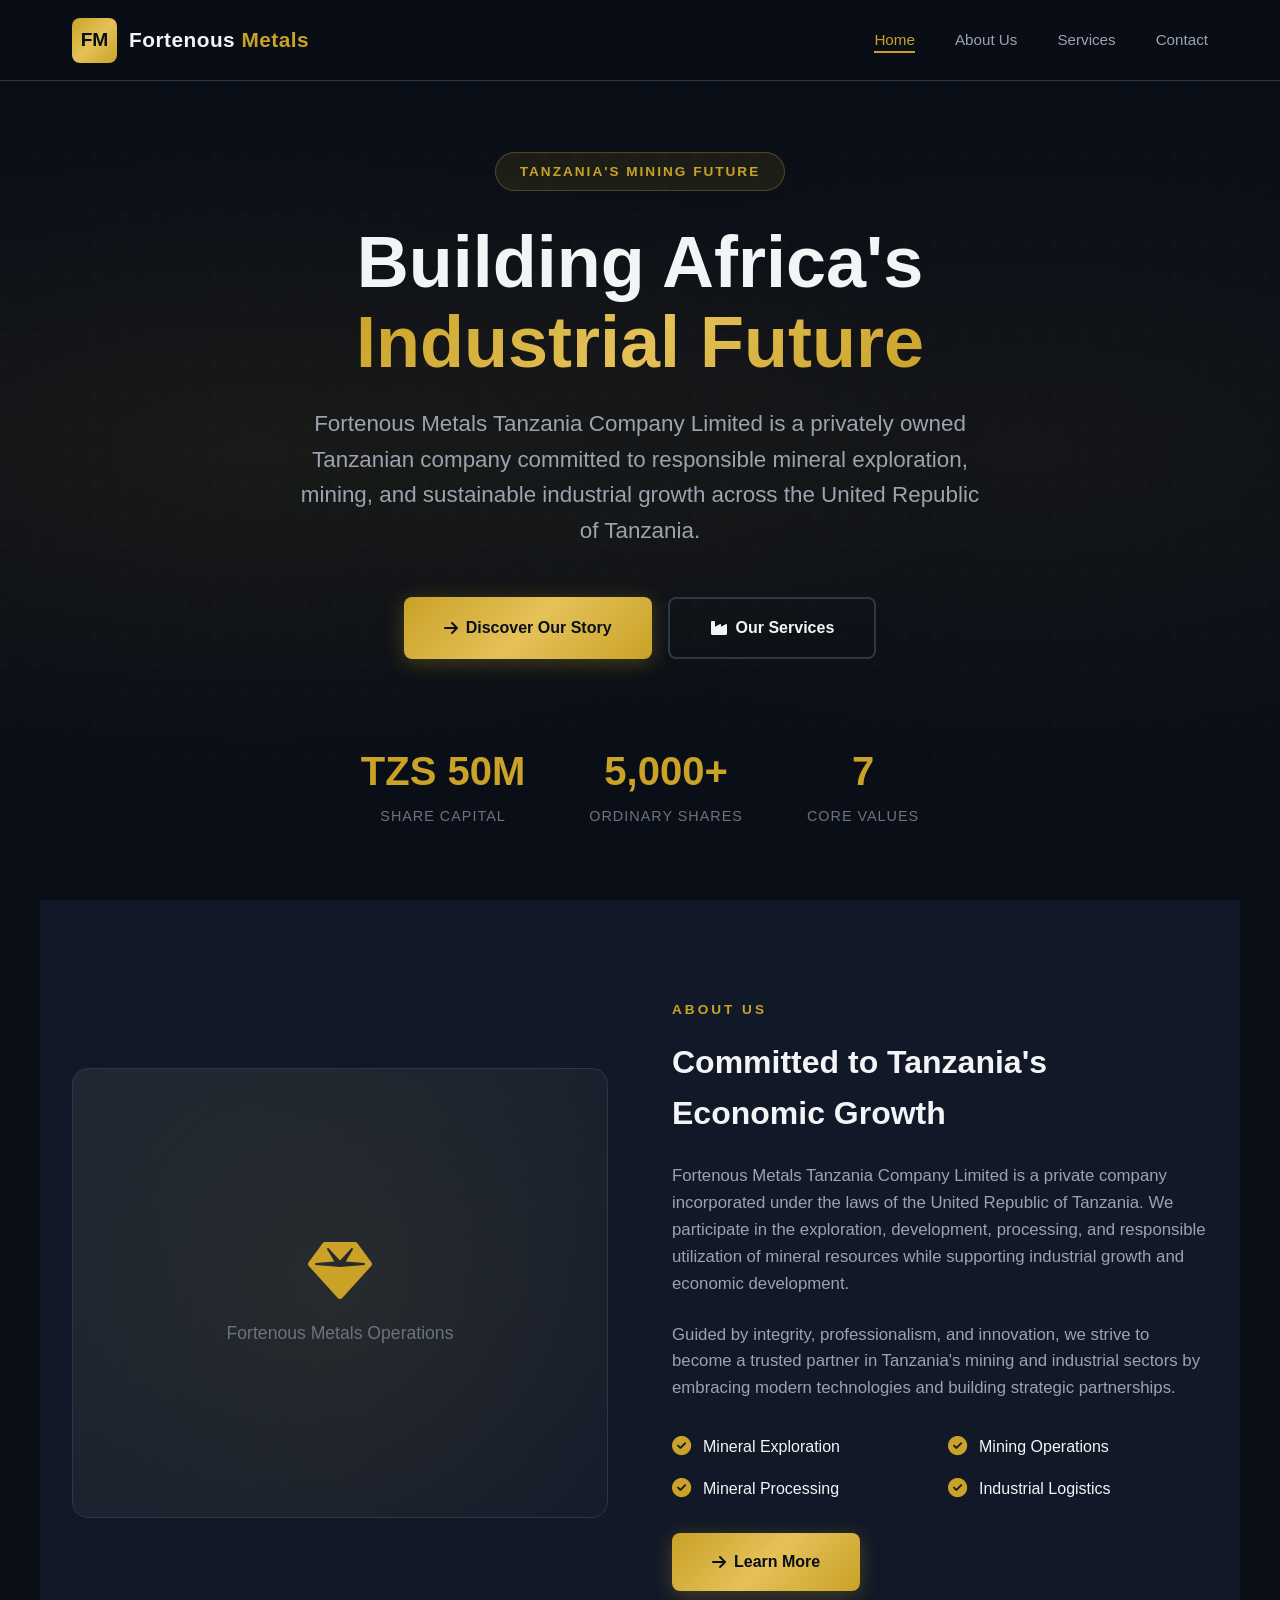
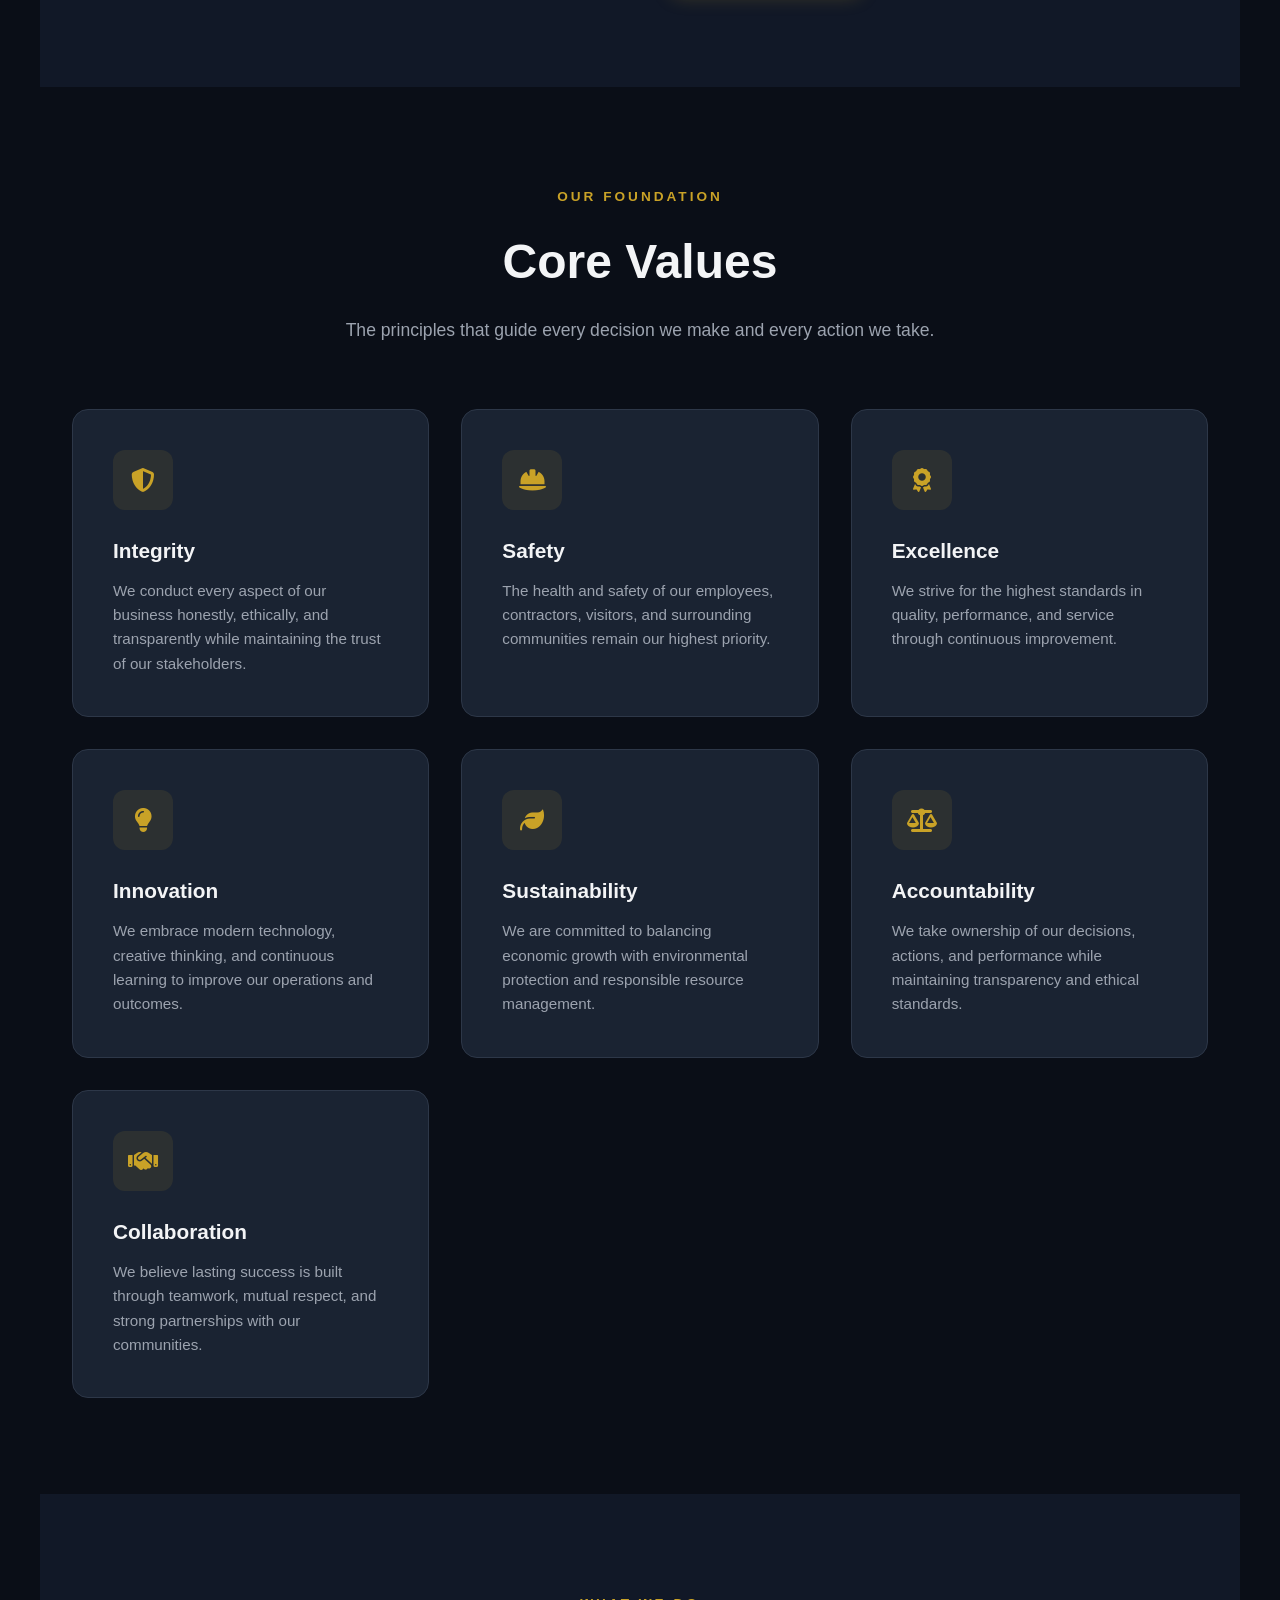
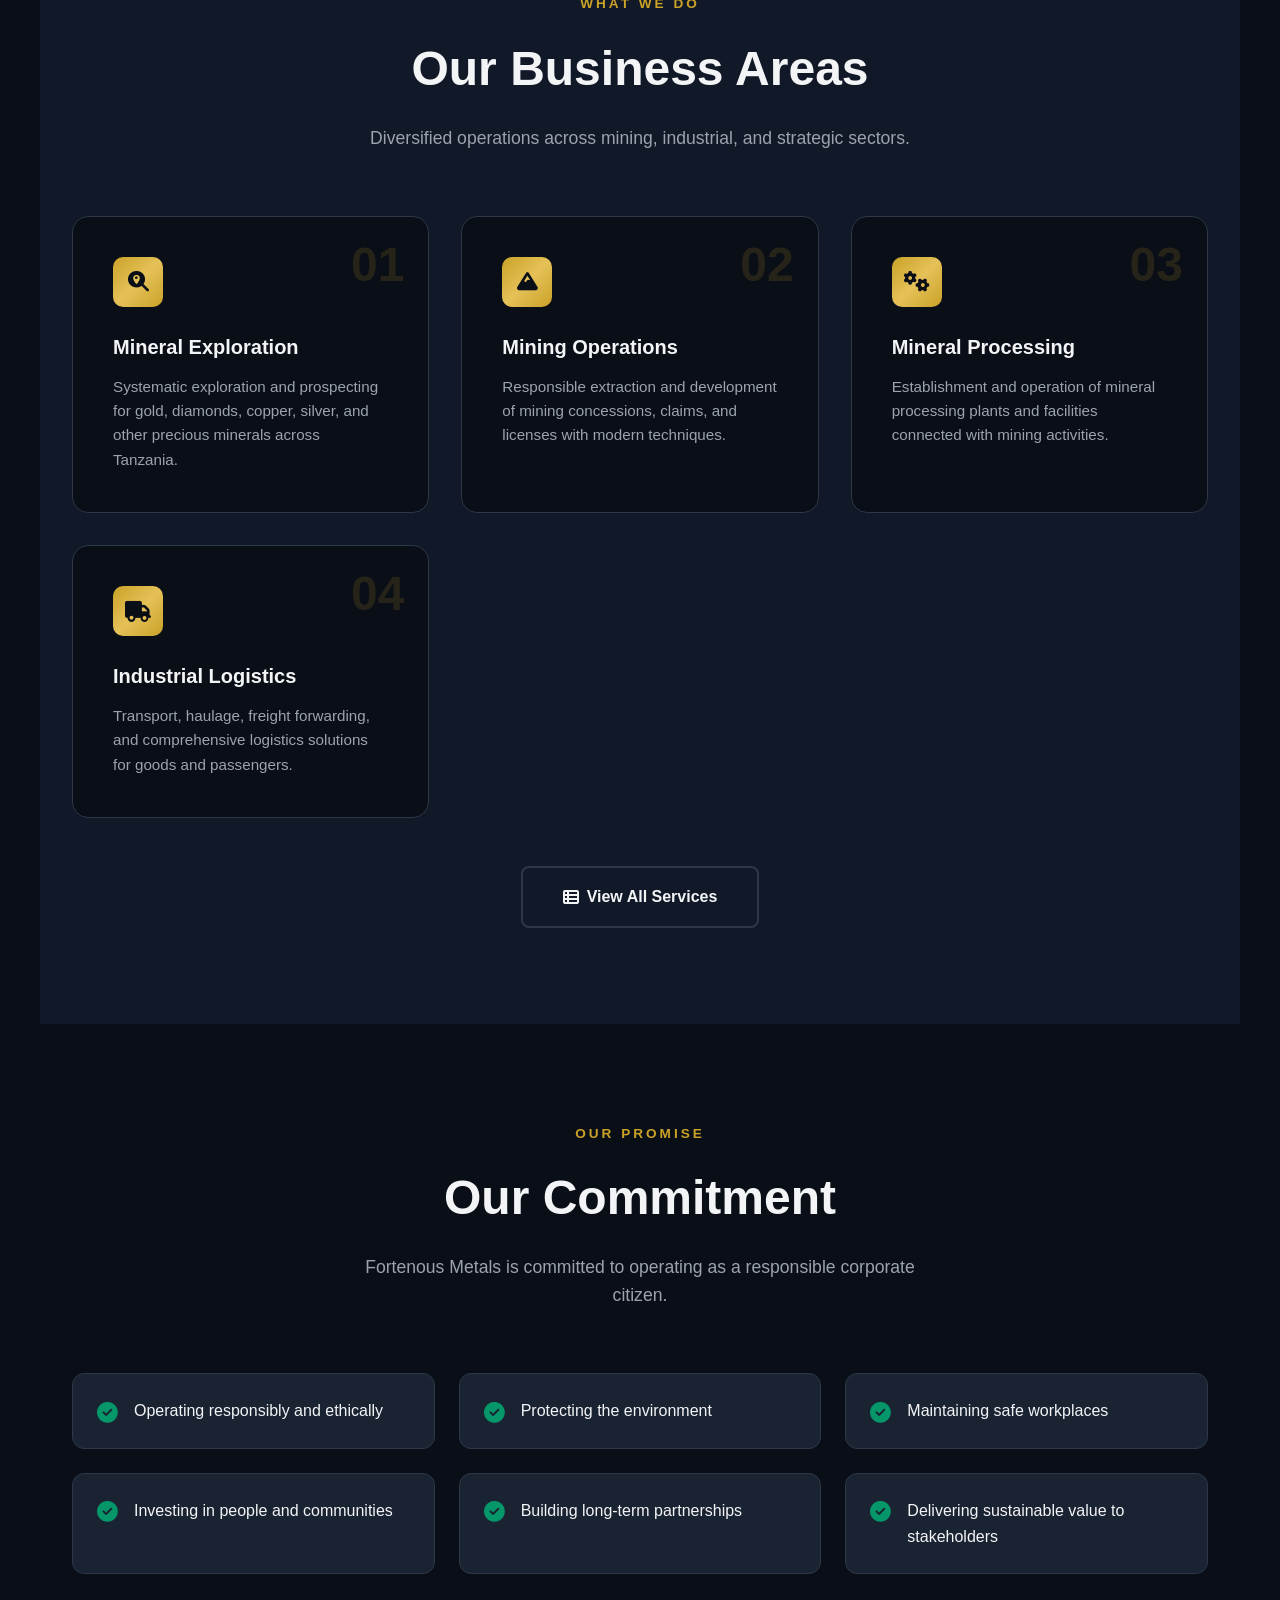
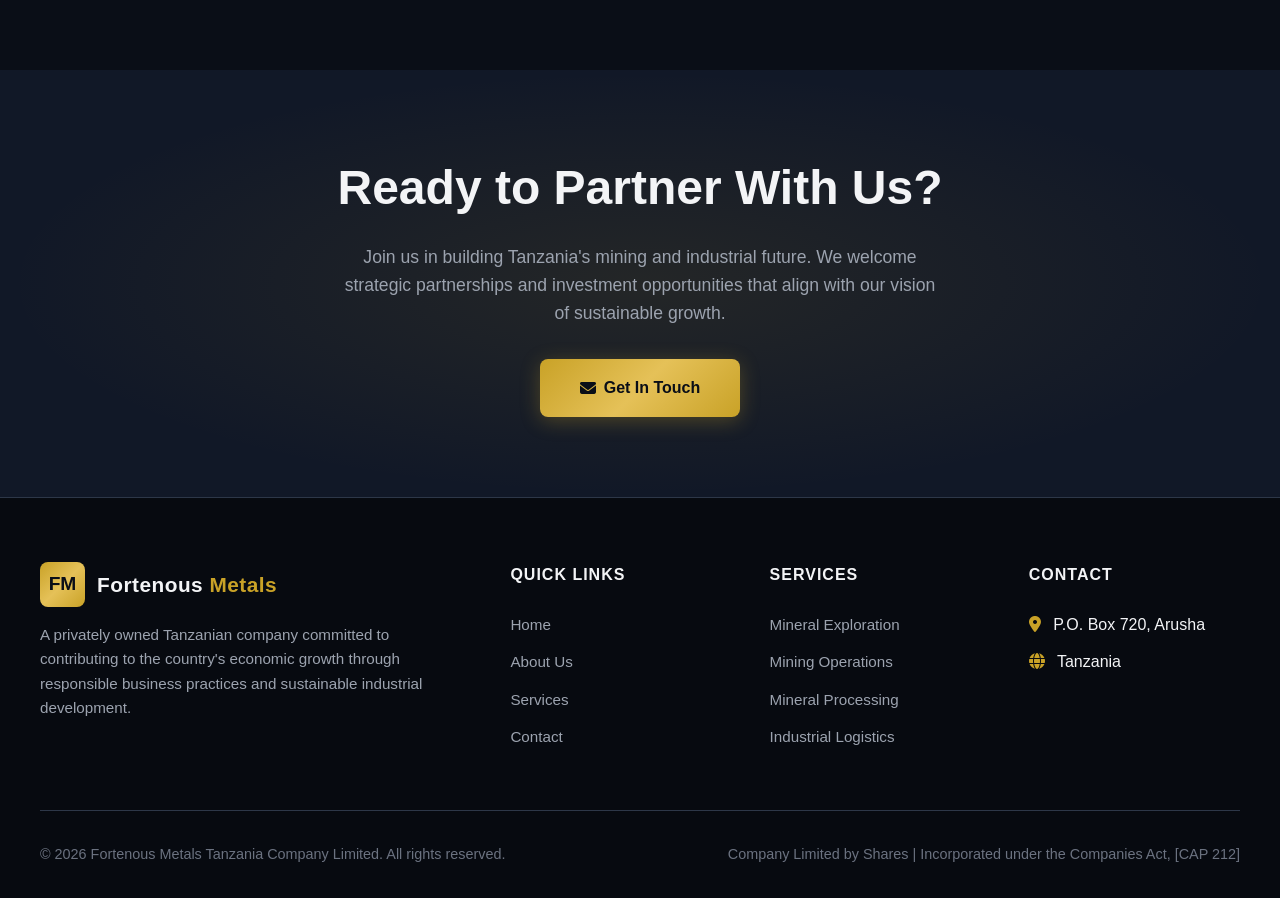
==== index.html @ 37c13853 "Add initial website files" ====
<!DOCTYPE html>
<html lang="en">
<head>
    <meta charset="UTF-8">
    <meta name="viewport" content="width=device-width, initial-scale=1.0">
    <meta name="description" content="Fortenous Metals Tanzania Company Limited - A leading Tanzanian mining and industrial company committed to responsible resource development and sustainable value creation.">
    <title>Fortenous Metals Tanzania | Responsible Mining & Industrial Excellence</title>
    <link rel="stylesheet" href="css/style.css">
    <link rel="stylesheet" href="https://cdnjs.cloudflare.com/ajax/libs/font-awesome/6.5.1/css/all.min.css">
</head>
<body>
    <!-- Navigation -->
    <nav class="navbar">
        <div class="nav-container">
            <a href="index.html" class="logo">
                <div class="logo-icon">FM</div>
                <div class="logo-text">Fortenous <span>Metals</span></div>
            </a>
            <ul class="nav-links" id="navLinks">
                <li><a href="index.html" class="active">Home</a></li>
                <li><a href="about.html">About Us</a></li>
                <li><a href="services.html">Services</a></li>
                <li><a href="contact.html">Contact</a></li>
            </ul>
            <button class="mobile-menu-btn" id="mobileMenuBtn">
                <i class="fas fa-bars"></i>
            </button>
        </div>
    </nav>

    <!-- Hero Section -->
    <section class="hero">
        <div class="hero-content">
            <div class="hero-badge">Tanzania's Mining Future</div>
            <h1>Building Africa's <span class="gold-text">Industrial Future</span></h1>
            <p class="hero-subtitle">
                Fortenous Metals Tanzania Company Limited is a privately owned Tanzanian company 
                committed to responsible mineral exploration, mining, and sustainable industrial growth 
                across the United Republic of Tanzania.
            </p>
            <div class="hero-buttons">
                <a href="about.html" class="btn btn-primary">
                    <i class="fas fa-arrow-right"></i> Discover Our Story
                </a>
                <a href="services.html" class="btn btn-outline">
                    <i class="fas fa-industry"></i> Our Services
                </a>
            </div>
            <div class="hero-stats">
                <div class="stat-item">
                    <span class="stat-number">TZS 50M</span>
                    <span class="stat-label">Share Capital</span>
                </div>
                <div class="stat-item">
                    <span class="stat-number">5,000+</span>
                    <span class="stat-label">Ordinary Shares</span>
                </div>
                <div class="stat-item">
                    <span class="stat-number">7</span>
                    <span class="stat-label">Core Values</span>
                </div>
            </div>
        </div>
    </section>

    <!-- About Preview Section -->
    <section class="section about-section">
        <div class="about-grid">
            <div class="about-image">
                <div class="about-image-placeholder">
                    <i class="fas fa-gem"></i>
                    <span>Fortenous Metals Operations</span>
                </div>
            </div>
            <div class="about-content">
                <span class="section-label">About Us</span>
                <h3>Committed to Tanzania's Economic Growth</h3>
                <p>
                    Fortenous Metals Tanzania Company Limited is a private company incorporated under the laws 
                    of the United Republic of Tanzania. We participate in the exploration, development, processing, 
                    and responsible utilization of mineral resources while supporting industrial growth and economic development.
                </p>
                <p>
                    Guided by integrity, professionalism, and innovation, we strive to become a trusted partner 
                    in Tanzania's mining and industrial sectors by embracing modern technologies and building 
                    strategic partnerships.
                </p>
                <div class="about-features">
                    <div class="about-feature">
                        <i class="fas fa-check-circle"></i>
                        <span>Mineral Exploration</span>
                    </div>
                    <div class="about-feature">
                        <i class="fas fa-check-circle"></i>
                        <span>Mining Operations</span>
                    </div>
                    <div class="about-feature">
                        <i class="fas fa-check-circle"></i>
                        <span>Mineral Processing</span>
                    </div>
                    <div class="about-feature">
                        <i class="fas fa-check-circle"></i>
                        <span>Industrial Logistics</span>
                    </div>
                </div>
                <a href="about.html" class="btn btn-primary" style="margin-top: 2rem;">
                    <i class="fas fa-arrow-right"></i> Learn More
                </a>
            </div>
        </div>
    </section>

    <!-- Core Values Section -->
    <section class="section">
        <div class="section-header">
            <span class="section-label">Our Foundation</span>
            <h2 class="section-title">Core Values</h2>
            <p class="section-subtitle">
                The principles that guide every decision we make and every action we take.
            </p>
        </div>
        <div class="values-grid">
            <div class="value-card reveal">
                <div class="value-icon"><i class="fas fa-shield-alt"></i></div>
                <h3>Integrity</h3>
                <p>We conduct every aspect of our business honestly, ethically, and transparently while maintaining the trust of our stakeholders.</p>
            </div>
            <div class="value-card reveal">
                <div class="value-icon"><i class="fas fa-hard-hat"></i></div>
                <h3>Safety</h3>
                <p>The health and safety of our employees, contractors, visitors, and surrounding communities remain our highest priority.</p>
            </div>
            <div class="value-card reveal">
                <div class="value-icon"><i class="fas fa-award"></i></div>
                <h3>Excellence</h3>
                <p>We strive for the highest standards in quality, performance, and service through continuous improvement.</p>
            </div>
            <div class="value-card reveal">
                <div class="value-icon"><i class="fas fa-lightbulb"></i></div>
                <h3>Innovation</h3>
                <p>We embrace modern technology, creative thinking, and continuous learning to improve our operations and outcomes.</p>
            </div>
            <div class="value-card reveal">
                <div class="value-icon"><i class="fas fa-leaf"></i></div>
                <h3>Sustainability</h3>
                <p>We are committed to balancing economic growth with environmental protection and responsible resource management.</p>
            </div>
            <div class="value-card reveal">
                <div class="value-icon"><i class="fas fa-balance-scale"></i></div>
                <h3>Accountability</h3>
                <p>We take ownership of our decisions, actions, and performance while maintaining transparency and ethical standards.</p>
            </div>
            <div class="value-card reveal">
                <div class="value-icon"><i class="fas fa-handshake"></i></div>
                <h3>Collaboration</h3>
                <p>We believe lasting success is built through teamwork, mutual respect, and strong partnerships with our communities.</p>
            </div>
        </div>
    </section>

    <!-- Services Preview Section -->
    <section class="section services-section">
        <div class="section-header">
            <span class="section-label">What We Do</span>
            <h2 class="section-title">Our Business Areas</h2>
            <p class="section-subtitle">
                Diversified operations across mining, industrial, and strategic sectors.
            </p>
        </div>
        <div class="services-grid">
            <div class="service-card reveal">
                <span class="service-number">01</span>
                <div class="service-icon"><i class="fas fa-search-location"></i></div>
                <h3>Mineral Exploration</h3>
                <p>Systematic exploration and prospecting for gold, diamonds, copper, silver, and other precious minerals across Tanzania.</p>
            </div>
            <div class="service-card reveal">
                <span class="service-number">02</span>
                <div class="service-icon"><i class="fas fa-mountain"></i></div>
                <h3>Mining Operations</h3>
                <p>Responsible extraction and development of mining concessions, claims, and licenses with modern techniques.</p>
            </div>
            <div class="service-card reveal">
                <span class="service-number">03</span>
                <div class="service-icon"><i class="fas fa-cogs"></i></div>
                <h3>Mineral Processing</h3>
                <p>Establishment and operation of mineral processing plants and facilities connected with mining activities.</p>
            </div>
            <div class="service-card reveal">
                <span class="service-number">04</span>
                <div class="service-icon"><i class="fas fa-truck"></i></div>
                <h3>Industrial Logistics</h3>
                <p>Transport, haulage, freight forwarding, and comprehensive logistics solutions for goods and passengers.</p>
            </div>
        </div>
        <div style="text-align: center; margin-top: 3rem;">
            <a href="services.html" class="btn btn-outline">
                <i class="fas fa-th-list"></i> View All Services
            </a>
        </div>
    </section>

    <!-- Commitment Section -->
    <section class="section">
        <div class="section-header">
            <span class="section-label">Our Promise</span>
            <h2 class="section-title">Our Commitment</h2>
            <p class="section-subtitle">
                Fortenous Metals is committed to operating as a responsible corporate citizen.
            </p>
        </div>
        <div class="commitment-grid">
            <div class="commitment-item reveal">
                <i class="fas fa-check-circle"></i>
                <span>Operating responsibly and ethically</span>
            </div>
            <div class="commitment-item reveal">
                <i class="fas fa-check-circle"></i>
                <span>Protecting the environment</span>
            </div>
            <div class="commitment-item reveal">
                <i class="fas fa-check-circle"></i>
                <span>Maintaining safe workplaces</span>
            </div>
            <div class="commitment-item reveal">
                <i class="fas fa-check-circle"></i>
                <span>Investing in people and communities</span>
            </div>
            <div class="commitment-item reveal">
                <i class="fas fa-check-circle"></i>
                <span>Building long-term partnerships</span>
            </div>
            <div class="commitment-item reveal">
                <i class="fas fa-check-circle"></i>
                <span>Delivering sustainable value to stakeholders</span>
            </div>
        </div>
    </section>

    <!-- CTA Section -->
    <section class="cta-section">
        <h2>Ready to Partner With Us?</h2>
        <p>
            Join us in building Tanzania's mining and industrial future. We welcome strategic partnerships 
            and investment opportunities that align with our vision of sustainable growth.
        </p>
        <a href="contact.html" class="btn btn-primary">
            <i class="fas fa-envelope"></i> Get In Touch
        </a>
    </section>

    <!-- Footer -->
    <footer class="footer">
        <div class="footer-grid">
            <div class="footer-brand">
                <a href="index.html" class="logo">
                    <div class="logo-icon">FM</div>
                    <div class="logo-text">Fortenous <span>Metals</span></div>
                </a>
                <p>
                    A privately owned Tanzanian company committed to contributing to the country's 
                    economic growth through responsible business practices and sustainable industrial development.
                </p>
            </div>
            <div class="footer-links">
                <h4>Quick Links</h4>
                <ul>
                    <li><a href="index.html">Home</a></li>
                    <li><a href="about.html">About Us</a></li>
                    <li><a href="services.html">Services</a></li>
                    <li><a href="contact.html">Contact</a></li>
                </ul>
            </div>
            <div class="footer-links">
                <h4>Services</h4>
                <ul>
                    <li><a href="services.html">Mineral Exploration</a></li>
                    <li><a href="services.html">Mining Operations</a></li>
                    <li><a href="services.html">Mineral Processing</a></li>
                    <li><a href="services.html">Industrial Logistics</a></li>
                </ul>
            </div>
            <div class="footer-links">
                <h4>Contact</h4>
                <ul>
                    <li><i class="fas fa-map-marker-alt" style="color: var(--primary-gold); margin-right: 0.5rem;"></i> P.O. Box 720, Arusha</li>
                    <li><i class="fas fa-globe" style="color: var(--primary-gold); margin-right: 0.5rem;"></i> Tanzania</li>
                </ul>
            </div>
        </div>
        <div class="footer-bottom">
            <p>&copy; 2026 Fortenous Metals Tanzania Company Limited. All rights reserved.</p>
            <p>Company Limited by Shares | Incorporated under the Companies Act, [CAP 212]</p>
        </div>
    </footer>

    <script src="js/main.js"></script>
</body>
</html>
---- css/style.css ----
/* ============================================
   FORTENOUS METALS TANZANIA - CORPORATE WEBSITE
   Modern Mining & Industrial Corporate Theme
   ============================================ */

:root {
    --primary-gold: #C9A227;
    --primary-gold-light: #E5C158;
    --primary-gold-dark: #A08220;
    --dark-bg: #0a0e17;
    --dark-secondary: #111827;
    --dark-card: #1a2332;
    --text-primary: #f3f4f6;
    --text-secondary: #9ca3af;
    --text-muted: #6b7280;
    --accent-green: #059669;
    --border-color: #2d3748;
    --gradient-gold: linear-gradient(135deg, #C9A227 0%, #E5C158 50%, #C9A227 100%);
    --shadow-gold: 0 4px 20px rgba(201, 162, 39, 0.3);
    --transition: all 0.3s cubic-bezier(0.4, 0, 0.2, 1);
}

* {
    margin: 0;
    padding: 0;
    box-sizing: border-box;
}

html {
    scroll-behavior: smooth;
}

body {
    font-family: 'Segoe UI', Tahoma, Geneva, Verdana, sans-serif;
    background-color: var(--dark-bg);
    color: var(--text-primary);
    line-height: 1.6;
    overflow-x: hidden;
}

/* Scrollbar */
::-webkit-scrollbar {
    width: 8px;
}

::-webkit-scrollbar-track {
    background: var(--dark-bg);
}

::-webkit-scrollbar-thumb {
    background: var(--primary-gold-dark);
    border-radius: 4px;
}

::-webkit-scrollbar-thumb:hover {
    background: var(--primary-gold);
}

/* ============================================
   NAVIGATION
   ============================================ */
.navbar {
    position: fixed;
    top: 0;
    left: 0;
    width: 100%;
    z-index: 1000;
    background: rgba(10, 14, 23, 0.95);
    backdrop-filter: blur(10px);
    border-bottom: 1px solid var(--border-color);
    transition: var(--transition);
}

.navbar.scrolled {
    box-shadow: 0 4px 30px rgba(0, 0, 0, 0.5);
}

.nav-container {
    max-width: 1200px;
    margin: 0 auto;
    padding: 0 2rem;
    display: flex;
    justify-content: space-between;
    align-items: center;
    height: 80px;
}

.logo {
    display: flex;
    align-items: center;
    gap: 12px;
    text-decoration: none;
}

.logo-icon {
    width: 45px;
    height: 45px;
    background: var(--gradient-gold);
    border-radius: 8px;
    display: flex;
    align-items: center;
    justify-content: center;
    font-weight: 900;
    color: var(--dark-bg);
    font-size: 1.2rem;
}

.logo-text {
    font-size: 1.3rem;
    font-weight: 700;
    color: var(--text-primary);
    letter-spacing: 0.5px;
}

.logo-text span {
    color: var(--primary-gold);
}

.nav-links {
    display: flex;
    list-style: none;
    gap: 2.5rem;
    align-items: center;
}

.nav-links a {
    text-decoration: none;
    color: var(--text-secondary);
    font-weight: 500;
    font-size: 0.95rem;
    transition: var(--transition);
    position: relative;
}

.nav-links a::after {
    content: '';
    position: absolute;
    bottom: -5px;
    left: 0;
    width: 0;
    height: 2px;
    background: var(--primary-gold);
    transition: var(--transition);
}

.nav-links a:hover,
.nav-links a.active {
    color: var(--primary-gold);
}

.nav-links a:hover::after,
.nav-links a.active::after {
    width: 100%;
}

.mobile-menu-btn {
    display: none;
    background: none;
    border: none;
    color: var(--text-primary);
    font-size: 1.5rem;
    cursor: pointer;
}

/* ============================================
   HERO SECTION
   ============================================ */
.hero {
    min-height: 100vh;
    display: flex;
    align-items: center;
    justify-content: center;
    position: relative;
    background: 
        radial-gradient(ellipse at 20% 50%, rgba(201, 162, 39, 0.08) 0%, transparent 50%),
        radial-gradient(ellipse at 80% 50%, rgba(201, 162, 39, 0.05) 0%, transparent 50%),
        var(--dark-bg);
    padding-top: 80px;
    overflow: hidden;
}

.hero::before {
    content: '';
    position: absolute;
    top: 0;
    left: 0;
    right: 0;
    bottom: 0;
    background: url("data:image/svg+xml,%3Csvg width='60' height='60' viewBox='0 0 60 60' xmlns='http://www.w3.org/2000/svg'%3E%3Cg fill='none' fill-rule='evenodd'%3E%3Cg fill='%23C9A227' fill-opacity='0.03'%3E%3Cpath d='M36 34v-4h-2v4h-4v2h4v4h2v-4h4v-2h-4zm0-30V0h-2v4h-4v2h4v4h2V6h4V4h-4zM6 34v-4H4v4H0v2h4v4h2v-4h4v-2H6zM6 4V0H4v4H0v2h4v4h2V6h4V4H6z'/%3E%3C/g%3E%3C/g%3E%3C/svg%3E");
    opacity: 0.5;
}

.hero-content {
    text-align: center;
    max-width: 900px;
    padding: 0 2rem;
    position: relative;
    z-index: 1;
}

.hero-badge {
    display: inline-block;
    padding: 0.5rem 1.5rem;
    background: rgba(201, 162, 39, 0.1);
    border: 1px solid rgba(201, 162, 39, 0.3);
    border-radius: 50px;
    color: var(--primary-gold);
    font-size: 0.85rem;
    font-weight: 600;
    letter-spacing: 2px;
    text-transform: uppercase;
    margin-bottom: 2rem;
    animation: fadeInDown 1s ease;
}

.hero h1 {
    font-size: clamp(2.5rem, 6vw, 4.5rem);
    font-weight: 800;
    line-height: 1.1;
    margin-bottom: 1.5rem;
    animation: fadeInUp 1s ease 0.2s both;
}

.hero h1 .gold-text {
    background: var(--gradient-gold);
    -webkit-background-clip: text;
    -webkit-text-fill-color: transparent;
    background-clip: text;
}

.hero-subtitle {
    font-size: clamp(1.1rem, 2.5vw, 1.4rem);
    color: var(--text-secondary);
    max-width: 700px;
    margin: 0 auto 3rem;
    animation: fadeInUp 1s ease 0.4s both;
}

.hero-buttons {
    display: flex;
    gap: 1rem;
    justify-content: center;
    flex-wrap: wrap;
    animation: fadeInUp 1s ease 0.6s both;
}

.btn {
    display: inline-flex;
    align-items: center;
    gap: 0.5rem;
    padding: 1rem 2.5rem;
    border-radius: 8px;
    font-weight: 600;
    font-size: 1rem;
    text-decoration: none;
    transition: var(--transition);
    cursor: pointer;
    border: none;
}

.btn-primary {
    background: var(--gradient-gold);
    color: var(--dark-bg);
    box-shadow: var(--shadow-gold);
}

.btn-primary:hover {
    transform: translateY(-2px);
    box-shadow: 0 8px 30px rgba(201, 162, 39, 0.4);
}

.btn-outline {
    background: transparent;
    color: var(--text-primary);
    border: 2px solid var(--border-color);
}

.btn-outline:hover {
    border-color: var(--primary-gold);
    color: var(--primary-gold);
    transform: translateY(-2px);
}

.hero-stats {
    display: flex;
    justify-content: center;
    gap: 4rem;
    margin-top: 5rem;
    animation: fadeInUp 1s ease 0.8s both;
}

.stat-item {
    text-align: center;
}

.stat-number {
    font-size: 2.5rem;
    font-weight: 800;
    color: var(--primary-gold);
    display: block;
}

.stat-label {
    font-size: 0.9rem;
    color: var(--text-muted);
    text-transform: uppercase;
    letter-spacing: 1px;
}

/* ============================================
   SECTIONS GENERAL
   ============================================ */
.section {
    padding: 6rem 2rem;
    max-width: 1200px;
    margin: 0 auto;
}

.section-header {
    text-align: center;
    margin-bottom: 4rem;
}

.section-label {
    display: inline-block;
    color: var(--primary-gold);
    font-weight: 600;
    font-size: 0.85rem;
    text-transform: uppercase;
    letter-spacing: 3px;
    margin-bottom: 1rem;
}

.section-title {
    font-size: clamp(2rem, 4vw, 3rem);
    font-weight: 700;
    margin-bottom: 1rem;
}

.section-subtitle {
    color: var(--text-secondary);
    max-width: 600px;
    margin: 0 auto;
    font-size: 1.1rem;
}

/* ============================================
   ABOUT SECTION
   ============================================ */
.about-section {
    background: var(--dark-secondary);
}

.about-grid {
    display: grid;
    grid-template-columns: 1fr 1fr;
    gap: 4rem;
    align-items: center;
}

.about-image {
    position: relative;
}

.about-image-placeholder {
    width: 100%;
    height: 450px;
    background: linear-gradient(135deg, #1a2332 0%, #0f172a 100%);
    border-radius: 16px;
    display: flex;
    flex-direction: column;
    align-items: center;
    justify-content: center;
    border: 1px solid var(--border-color);
    position: relative;
    overflow: hidden;
}

.about-image-placeholder::before {
    content: '';
    position: absolute;
    top: -50%;
    left: -50%;
    width: 200%;
    height: 200%;
    background: radial-gradient(circle, rgba(201, 162, 39, 0.1) 0%, transparent 70%);
    animation: rotate 20s linear infinite;
}

.about-image-placeholder i {
    font-size: 4rem;
    color: var(--primary-gold);
    margin-bottom: 1rem;
    z-index: 1;
}

.about-image-placeholder span {
    color: var(--text-muted);
    font-size: 1.1rem;
    z-index: 1;
}

.about-content h3 {
    font-size: 2rem;
    margin-bottom: 1.5rem;
}

.about-content p {
    color: var(--text-secondary);
    margin-bottom: 1.5rem;
    font-size: 1.05rem;
}

.about-features {
    display: grid;
    grid-template-columns: 1fr 1fr;
    gap: 1rem;
    margin-top: 2rem;
}

.about-feature {
    display: flex;
    align-items: center;
    gap: 0.75rem;
}

.about-feature i {
    color: var(--primary-gold);
    font-size: 1.2rem;
}

.about-feature span {
    color: var(--text-primary);
    font-weight: 500;
}

/* ============================================
   VALUES SECTION
   ============================================ */
.values-grid {
    display: grid;
    grid-template-columns: repeat(auto-fit, minmax(280px, 1fr));
    gap: 2rem;
}

.value-card {
    background: var(--dark-card);
    border: 1px solid var(--border-color);
    border-radius: 16px;
    padding: 2.5rem;
    transition: var(--transition);
    position: relative;
    overflow: hidden;
}

.value-card::before {
    content: '';
    position: absolute;
    top: 0;
    left: 0;
    width: 100%;
    height: 3px;
    background: var(--gradient-gold);
    transform: scaleX(0);
    transform-origin: left;
    transition: var(--transition);
}

.value-card:hover {
    transform: translateY(-5px);
    border-color: rgba(201, 162, 39, 0.3);
    box-shadow: 0 10px 40px rgba(0, 0, 0, 0.3);
}

.value-card:hover::before {
    transform: scaleX(1);
}

.value-icon {
    width: 60px;
    height: 60px;
    background: rgba(201, 162, 39, 0.1);
    border-radius: 12px;
    display: flex;
    align-items: center;
    justify-content: center;
    margin-bottom: 1.5rem;
    font-size: 1.5rem;
    color: var(--primary-gold);
}

.value-card h3 {
    font-size: 1.3rem;
    margin-bottom: 0.75rem;
}

.value-card p {
    color: var(--text-secondary);
    font-size: 0.95rem;
}

/* ============================================
   SERVICES SECTION
   ============================================ */
.services-section {
    background: var(--dark-secondary);
}

.services-grid {
    display: grid;
    grid-template-columns: repeat(auto-fit, minmax(350px, 1fr));
    gap: 2rem;
}

.service-card {
    background: var(--dark-bg);
    border: 1px solid var(--border-color);
    border-radius: 16px;
    padding: 2.5rem;
    transition: var(--transition);
    position: relative;
}

.service-card:hover {
    border-color: var(--primary-gold);
    transform: translateY(-3px);
}

.service-number {
    font-size: 3rem;
    font-weight: 800;
    color: rgba(201, 162, 39, 0.15);
    position: absolute;
    top: 1.5rem;
    right: 1.5rem;
    line-height: 1;
}

.service-icon {
    width: 50px;
    height: 50px;
    background: var(--gradient-gold);
    border-radius: 10px;
    display: flex;
    align-items: center;
    justify-content: center;
    margin-bottom: 1.5rem;
    color: var(--dark-bg);
    font-size: 1.3rem;
}

.service-card h3 {
    font-size: 1.25rem;
    margin-bottom: 0.75rem;
}

.service-card p {
    color: var(--text-secondary);
    font-size: 0.95rem;
}

/* ============================================
   COMMITMENT SECTION
   ============================================ */
.commitment-grid {
    display: grid;
    grid-template-columns: repeat(auto-fit, minmax(300px, 1fr));
    gap: 1.5rem;
}

.commitment-item {
    display: flex;
    align-items: flex-start;
    gap: 1rem;
    padding: 1.5rem;
    background: var(--dark-card);
    border-radius: 12px;
    border: 1px solid var(--border-color);
}

.commitment-item i {
    color: var(--accent-green);
    font-size: 1.3rem;
    margin-top: 0.2rem;
    flex-shrink: 0;
}

.commitment-item span {
    color: var(--text-primary);
    font-weight: 500;
}

/* ============================================
   LEGAL INFO SECTION
   ============================================ */
.legal-section {
    background: var(--dark-secondary);
}

.legal-grid {
    display: grid;
    grid-template-columns: repeat(auto-fit, minmax(280px, 1fr));
    gap: 2rem;
}

.legal-card {
    background: var(--dark-bg);
    border: 1px solid var(--border-color);
    border-radius: 16px;
    padding: 2rem;
}

.legal-card h3 {
    color: var(--primary-gold);
    font-size: 1.1rem;
    margin-bottom: 1rem;
    text-transform: uppercase;
    letter-spacing: 1px;
}

.legal-card p,
.legal-card li {
    color: var(--text-secondary);
    font-size: 0.95rem;
    margin-bottom: 0.5rem;
}

.legal-card ul {
    list-style: none;
    padding: 0;
}

.legal-card ul li {
    padding-left: 1.5rem;
    position: relative;
}

.legal-card ul li::before {
    content: '▸';
    position: absolute;
    left: 0;
    color: var(--primary-gold);
}

.legal-highlight {
    background: rgba(201, 162, 39, 0.1);
    border-left: 3px solid var(--primary-gold);
    padding: 1.5rem;
    border-radius: 0 8px 8px 0;
    margin: 1.5rem 0;
}

.legal-highlight p {
    color: var(--text-primary);
    margin: 0;
    font-weight: 500;
}

/* ============================================
   CONTACT SECTION
   ============================================ */
.contact-grid {
    display: grid;
    grid-template-columns: 1fr 1fr;
    gap: 4rem;
}

.contact-info h3 {
    font-size: 1.8rem;
    margin-bottom: 1rem;
}

.contact-info > p {
    color: var(--text-secondary);
    margin-bottom: 2rem;
}

.contact-details {
    display: flex;
    flex-direction: column;
    gap: 1.5rem;
}

.contact-item {
    display: flex;
    align-items: flex-start;
    gap: 1rem;
}

.contact-item i {
    width: 45px;
    height: 45px;
    background: rgba(201, 162, 39, 0.1);
    border-radius: 10px;
    display: flex;
    align-items: center;
    justify-content: center;
    color: var(--primary-gold);
    font-size: 1.1rem;
    flex-shrink: 0;
}

.contact-item h4 {
    font-size: 1rem;
    margin-bottom: 0.25rem;
}

.contact-item p {
    color: var(--text-secondary);
    font-size: 0.95rem;
}

.contact-form {
    background: var(--dark-card);
    border: 1px solid var(--border-color);
    border-radius: 16px;
    padding: 2.5rem;
}

.form-group {
    margin-bottom: 1.5rem;
}

.form-group label {
    display: block;
    margin-bottom: 0.5rem;
    font-weight: 500;
    font-size: 0.9rem;
}

.form-group input,
.form-group textarea,
.form-group select {
    width: 100%;
    padding: 0.875rem 1rem;
    background: var(--dark-bg);
    border: 1px solid var(--border-color);
    border-radius: 8px;
    color: var(--text-primary);
    font-size: 1rem;
    transition: var(--transition);
    font-family: inherit;
}

.form-group input:focus,
.form-group textarea:focus,
.form-group select:focus {
    outline: none;
    border-color: var(--primary-gold);
    box-shadow: 0 0 0 3px rgba(201, 162, 39, 0.1);
}

.form-group textarea {
    resize: vertical;
    min-height: 120px;
}

/* ============================================
   CTA SECTION
   ============================================ */
.cta-section {
    background: 
        radial-gradient(ellipse at center, rgba(201, 162, 39, 0.1) 0%, transparent 70%),
        var(--dark-secondary);
    text-align: center;
    padding: 5rem 2rem;
}

.cta-section h2 {
    font-size: clamp(2rem, 4vw, 3rem);
    margin-bottom: 1rem;
}

.cta-section p {
    color: var(--text-secondary);
    max-width: 600px;
    margin: 0 auto 2rem;
    font-size: 1.1rem;
}

/* ============================================
   FOOTER
   ============================================ */
.footer {
    background: #070a10;
    border-top: 1px solid var(--border-color);
    padding: 4rem 2rem 2rem;
}

.footer-grid {
    max-width: 1200px;
    margin: 0 auto;
    display: grid;
    grid-template-columns: 2fr 1fr 1fr 1fr;
    gap: 3rem;
    margin-bottom: 3rem;
}

.footer-brand p {
    color: var(--text-secondary);
    margin-top: 1rem;
    font-size: 0.95rem;
}

.footer-links h4 {
    color: var(--text-primary);
    font-size: 1rem;
    margin-bottom: 1.5rem;
    text-transform: uppercase;
    letter-spacing: 1px;
}

.footer-links ul {
    list-style: none;
}

.footer-links li {
    margin-bottom: 0.75rem;
}

.footer-links a {
    color: var(--text-secondary);
    text-decoration: none;
    transition: var(--transition);
    font-size: 0.95rem;
}

.footer-links a:hover {
    color: var(--primary-gold);
}

.footer-bottom {
    max-width: 1200px;
    margin: 0 auto;
    padding-top: 2rem;
    border-top: 1px solid var(--border-color);
    display: flex;
    justify-content: space-between;
    align-items: center;
    flex-wrap: wrap;
    gap: 1rem;
}

.footer-bottom p {
    color: var(--text-muted);
    font-size: 0.9rem;
}

/* ============================================
   ANIMATIONS
   ============================================ */
@keyframes fadeInUp {
    from {
        opacity: 0;
        transform: translateY(30px);
    }
    to {
        opacity: 1;
        transform: translateY(0);
    }
}

@keyframes fadeInDown {
    from {
        opacity: 0;
        transform: translateY(-30px);
    }
    to {
        opacity: 1;
        transform: translateY(0);
    }
}

@keyframes rotate {
    from { transform: rotate(0deg); }
    to { transform: rotate(360deg); }
}

.reveal {
    opacity: 0;
    transform: translateY(30px);
    transition: all 0.8s ease;
}

.reveal.active {
    opacity: 1;
    transform: translateY(0);
}

/* ============================================
   RESPONSIVE
   ============================================ */
@media (max-width: 992px) {
    .about-grid,
    .contact-grid {
        grid-template-columns: 1fr;
    }

    .footer-grid {
        grid-template-columns: 1fr 1fr;
    }

    .hero-stats {
        gap: 2rem;
    }
}

@media (max-width: 768px) {
    .nav-links {
        display: none;
        position: absolute;
        top: 80px;
        left: 0;
        width: 100%;
        background: var(--dark-bg);
        flex-direction: column;
        padding: 2rem;
        gap: 1.5rem;
        border-bottom: 1px solid var(--border-color);
    }

    .nav-links.active {
        display: flex;
    }

    .mobile-menu-btn {
        display: block;
    }

    .hero-stats {
        flex-direction: column;
        gap: 1.5rem;
    }

    .about-features {
        grid-template-columns: 1fr;
    }

    .services-grid {
        grid-template-columns: 1fr;
    }

    .footer-grid {
        grid-template-columns: 1fr;
        gap: 2rem;
    }

    .footer-bottom {
        flex-direction: column;
        text-align: center;
    }
}

@media (max-width: 480px) {
    .section {
        padding: 4rem 1.5rem;
    }

    .hero-buttons {
        flex-direction: column;
        width: 100%;
    }

    .btn {
        width: 100%;
        justify-content: center;
    }
}
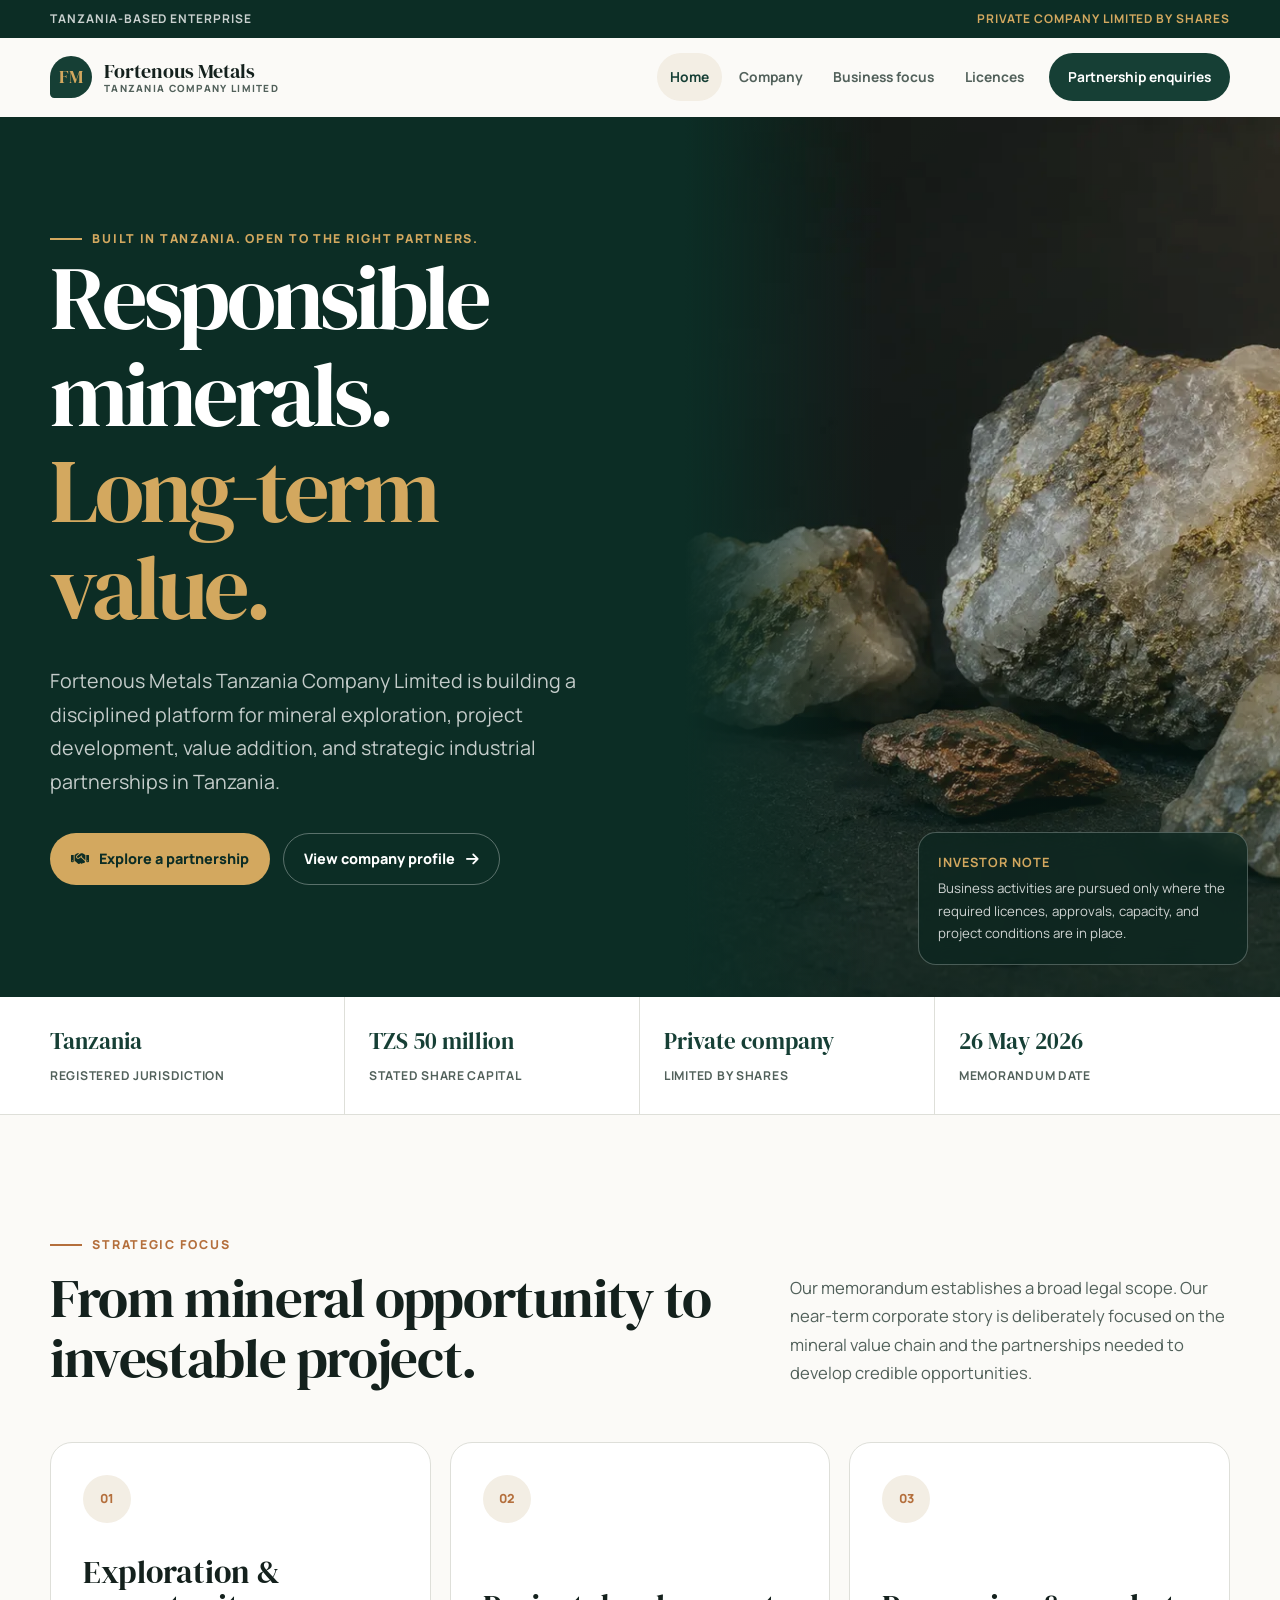
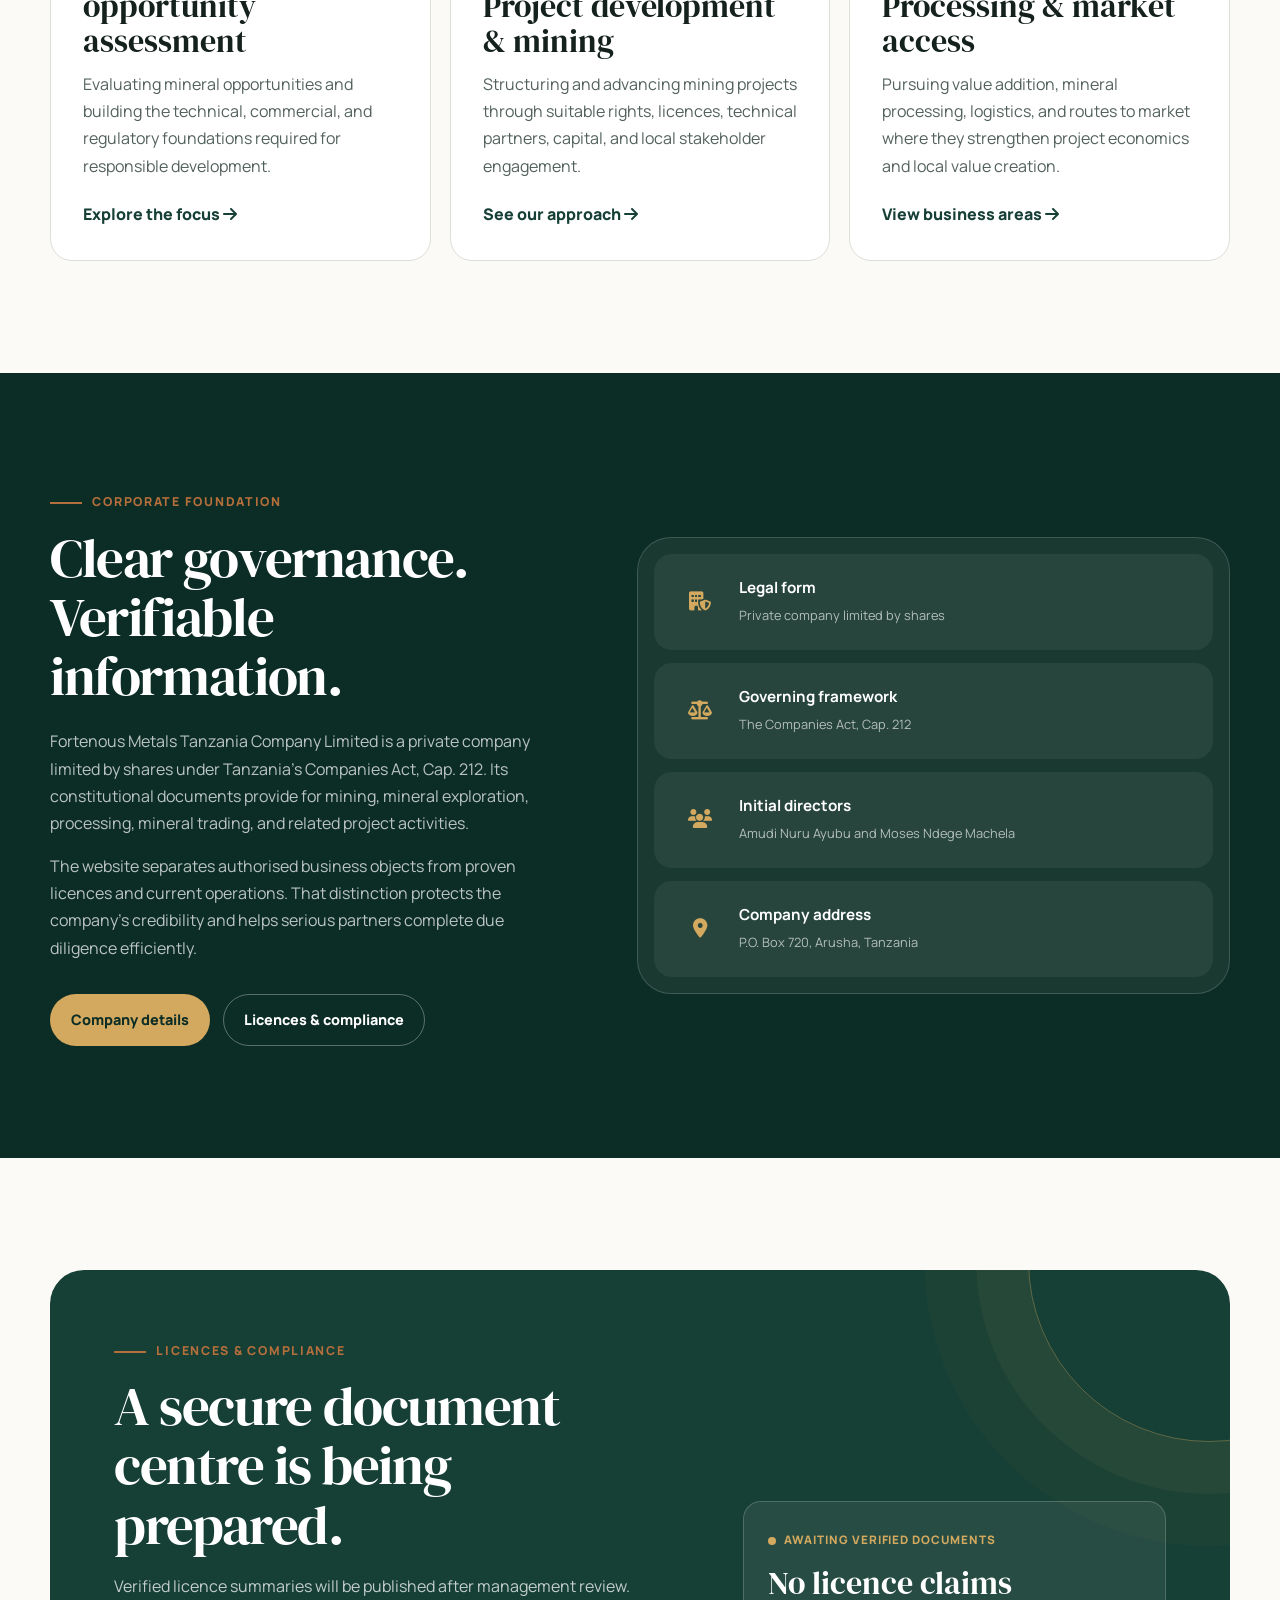
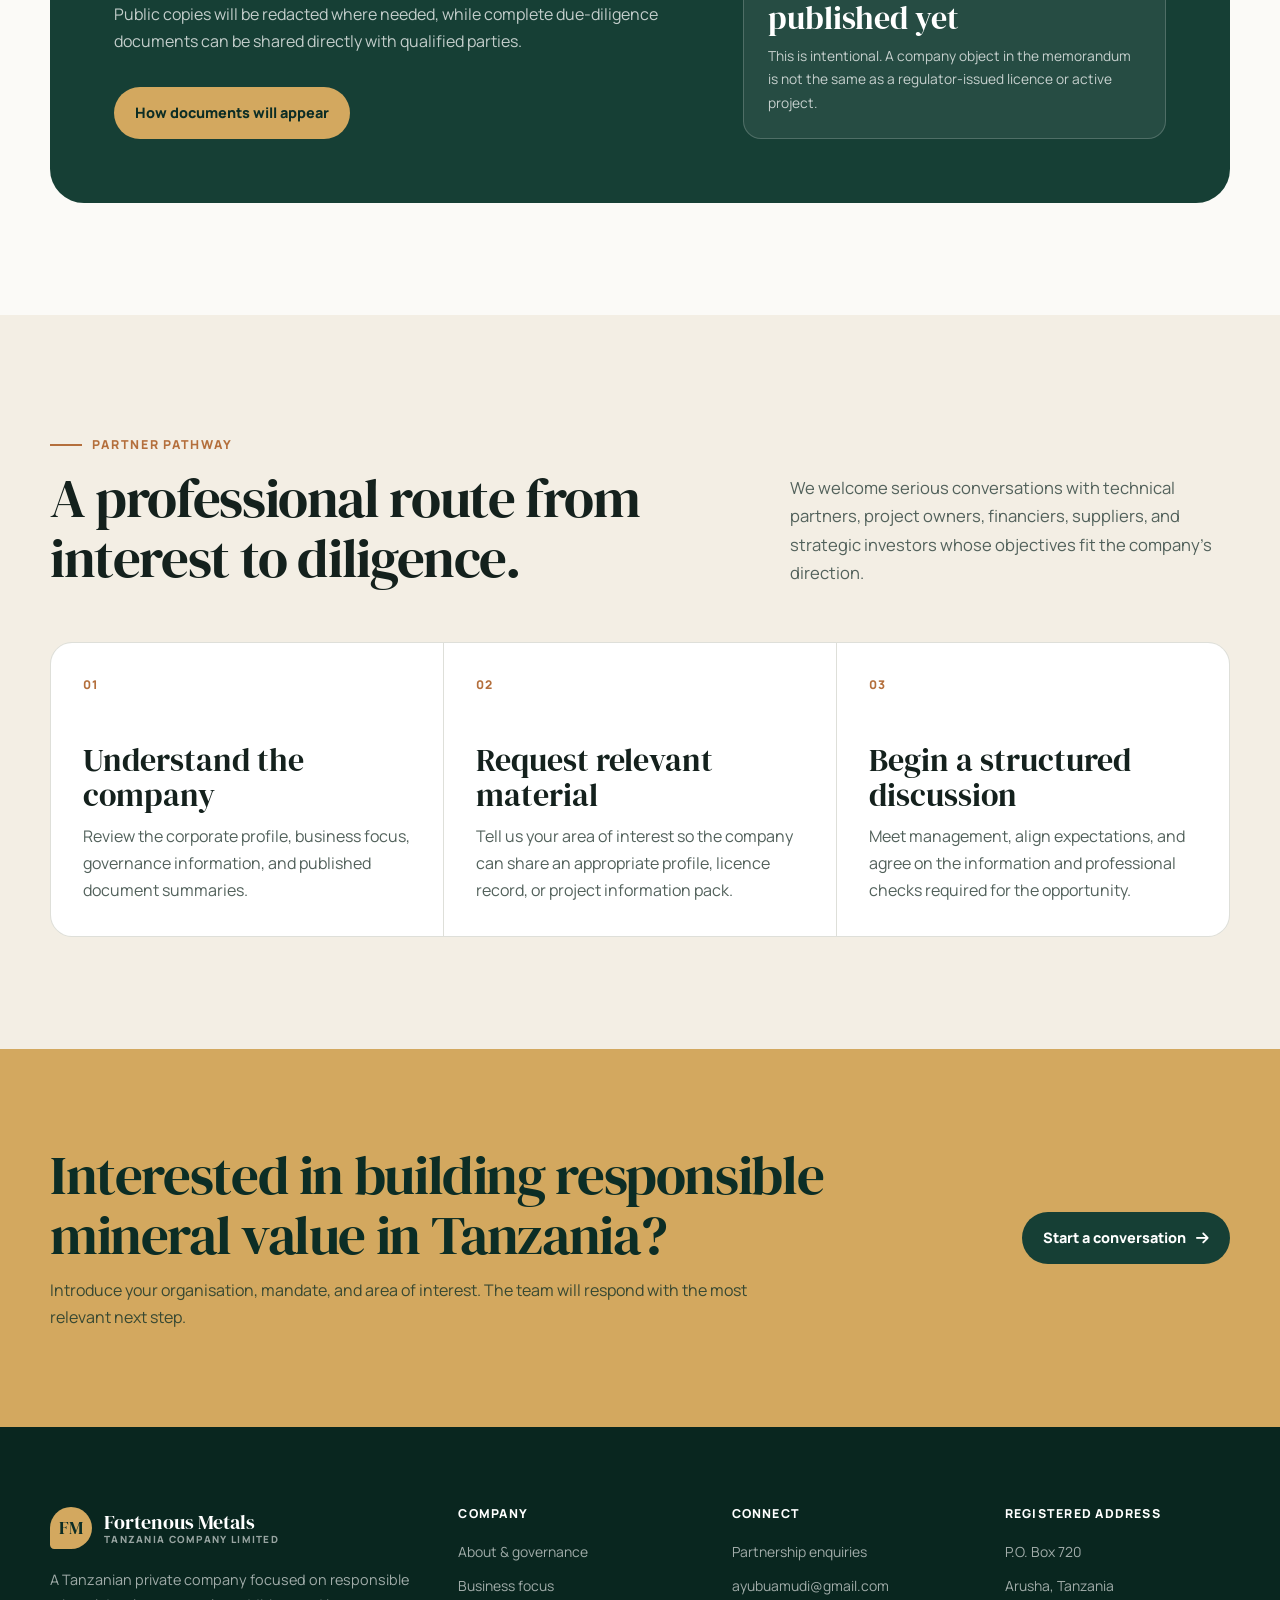
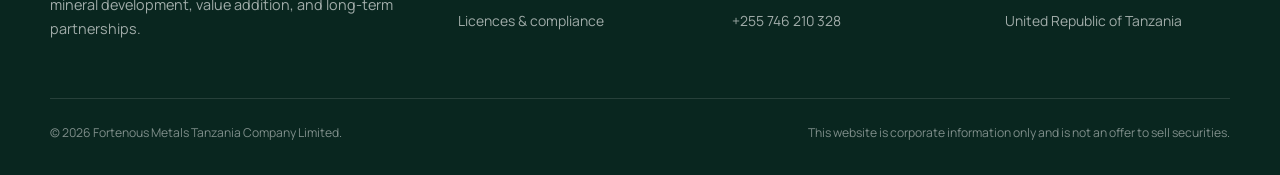
==== commit 5cca6330: "Redesign Fortenous Metals investor website" ====
--- a/index.html
+++ b/index.html
@@ -1,299 +1,88 @@
 <!DOCTYPE html>
 <html lang="en">
 <head>
-    <meta charset="UTF-8">
-    <meta name="viewport" content="width=device-width, initial-scale=1.0">
-    <meta name="description" content="Fortenous Metals Tanzania Company Limited - A leading Tanzanian mining and industrial company committed to responsible resource development and sustainable value creation.">
-    <title>Fortenous Metals Tanzania | Responsible Mining & Industrial Excellence</title>
-    <link rel="stylesheet" href="css/style.css">
-    <link rel="stylesheet" href="https://cdnjs.cloudflare.com/ajax/libs/font-awesome/6.5.1/css/all.min.css">
+  <meta charset="utf-8">
+  <meta name="viewport" content="width=device-width, initial-scale=1">
+  <meta name="description" content="Fortenous Metals Tanzania Company Limited is a Tanzanian private company focused on responsible mineral development, value addition, and strategic partnerships.">
+  <title>Fortenous Metals Tanzania | Responsible Mineral Development</title>
+  <link rel="preconnect" href="https://fonts.googleapis.com">
+  <link rel="preconnect" href="https://fonts.gstatic.com" crossorigin>
+  <link href="https://fonts.googleapis.com/css2?family=DM+Serif+Display&family=Manrope:wght@400;600;700;800&display=swap" rel="stylesheet">
+  <link rel="stylesheet" href="https://cdnjs.cloudflare.com/ajax/libs/font-awesome/6.5.1/css/all.min.css">
+  <link rel="stylesheet" href="css/style.css">
 </head>
 <body>
-    <!-- Navigation -->
-    <nav class="navbar">
-        <div class="nav-container">
-            <a href="index.html" class="logo">
-                <div class="logo-icon">FM</div>
-                <div class="logo-text">Fortenous <span>Metals</span></div>
-            </a>
-            <ul class="nav-links" id="navLinks">
-                <li><a href="index.html" class="active">Home</a></li>
-                <li><a href="about.html">About Us</a></li>
-                <li><a href="services.html">Services</a></li>
-                <li><a href="contact.html">Contact</a></li>
-            </ul>
-            <button class="mobile-menu-btn" id="mobileMenuBtn">
-                <i class="fas fa-bars"></i>
-            </button>
+  <div class="topbar"><div class="container"><span>Tanzania-based enterprise</span><span>Private company limited by shares</span></div></div>
+  <nav class="navbar" aria-label="Primary navigation">
+    <div class="nav-container">
+      <a class="logo" href="index.html" aria-label="Fortenous Metals home"><span class="logo-mark">FM</span><span class="logo-copy"><strong>Fortenous Metals</strong><small>Tanzania Company Limited</small></span></a>
+      <ul class="nav-links" id="navLinks">
+        <li><a class="active" href="index.html">Home</a></li><li><a href="about.html">Company</a></li><li><a href="services.html">Business focus</a></li><li><a href="licences.html">Licences</a></li><li><a class="nav-cta" href="contact.html">Partnership enquiries</a></li>
+      </ul>
+      <button type="button" class="mobile-menu-btn" id="mobileMenuBtn" aria-controls="navLinks" aria-expanded="false" aria-label="Open navigation"><i class="fa-solid fa-bars"></i></button>
+    </div>
+  </nav>
+
+  <main>
+    <section class="hero">
+      <div class="hero-grid">
+        <div class="hero-copy">
+          <span class="eyebrow">Built in Tanzania. Open to the right partners.</span>
+          <h1>Responsible minerals.<br><span>Long-term value.</span></h1>
+          <p class="hero-lead">Fortenous Metals Tanzania Company Limited is building a disciplined platform for mineral exploration, project development, value addition, and strategic industrial partnerships in Tanzania.</p>
+          <div class="hero-actions"><a class="btn btn-primary" href="contact.html"><i class="fa-solid fa-handshake"></i> Explore a partnership</a><a class="btn btn-outline" href="about.html">View company profile <i class="fa-solid fa-arrow-right"></i></a></div>
         </div>
-    </nav>
-
-    <!-- Hero Section -->
-    <section class="hero">
-        <div class="hero-content">
-            <div class="hero-badge">Tanzania's Mining Future</div>
-            <h1>Building Africa's <span class="gold-text">Industrial Future</span></h1>
-            <p class="hero-subtitle">
-                Fortenous Metals Tanzania Company Limited is a privately owned Tanzanian company 
-                committed to responsible mineral exploration, mining, and sustainable industrial growth 
-                across the United Republic of Tanzania.
-            </p>
-            <div class="hero-buttons">
-                <a href="about.html" class="btn btn-primary">
-                    <i class="fas fa-arrow-right"></i> Discover Our Story
-                </a>
-                <a href="services.html" class="btn btn-outline">
-                    <i class="fas fa-industry"></i> Our Services
-                </a>
-            </div>
-            <div class="hero-stats">
-                <div class="stat-item">
-                    <span class="stat-number">TZS 50M</span>
-                    <span class="stat-label">Share Capital</span>
-                </div>
-                <div class="stat-item">
-                    <span class="stat-number">5,000+</span>
-                    <span class="stat-label">Ordinary Shares</span>
-                </div>
-                <div class="stat-item">
-                    <span class="stat-number">7</span>
-                    <span class="stat-label">Core Values</span>
-                </div>
-            </div>
+        <div class="hero-visual">
+          <img src="assets/mineral-hero.webp" alt="Gold-bearing quartz and copper mineral samples representing the company’s mineral focus">
+          <div class="hero-visual-note"><strong>Investor note</strong><p>Business activities are pursued only where the required licences, approvals, capacity, and project conditions are in place.</p></div>
         </div>
+      </div>
     </section>
 
-    <!-- About Preview Section -->
-    <section class="section about-section">
-        <div class="about-grid">
-            <div class="about-image">
-                <div class="about-image-placeholder">
-                    <i class="fas fa-gem"></i>
-                    <span>Fortenous Metals Operations</span>
-                </div>
-            </div>
-            <div class="about-content">
-                <span class="section-label">About Us</span>
-                <h3>Committed to Tanzania's Economic Growth</h3>
-                <p>
-                    Fortenous Metals Tanzania Company Limited is a private company incorporated under the laws 
-                    of the United Republic of Tanzania. We participate in the exploration, development, processing, 
-                    and responsible utilization of mineral resources while supporting industrial growth and economic development.
-                </p>
-                <p>
-                    Guided by integrity, professionalism, and innovation, we strive to become a trusted partner 
-                    in Tanzania's mining and industrial sectors by embracing modern technologies and building 
-                    strategic partnerships.
-                </p>
-                <div class="about-features">
-                    <div class="about-feature">
-                        <i class="fas fa-check-circle"></i>
-                        <span>Mineral Exploration</span>
-                    </div>
-                    <div class="about-feature">
-                        <i class="fas fa-check-circle"></i>
-                        <span>Mining Operations</span>
-                    </div>
-                    <div class="about-feature">
-                        <i class="fas fa-check-circle"></i>
-                        <span>Mineral Processing</span>
-                    </div>
-                    <div class="about-feature">
-                        <i class="fas fa-check-circle"></i>
-                        <span>Industrial Logistics</span>
-                    </div>
-                </div>
-                <a href="about.html" class="btn btn-primary" style="margin-top: 2rem;">
-                    <i class="fas fa-arrow-right"></i> Learn More
-                </a>
-            </div>
-        </div>
-    </section>
+    <section class="trust-strip" aria-label="Company facts"><div class="container trust-grid">
+      <div class="trust-item"><strong>Tanzania</strong><span>Registered jurisdiction</span></div>
+      <div class="trust-item"><strong>TZS 50 million</strong><span>Stated share capital</span></div>
+      <div class="trust-item"><strong>Private company</strong><span>Limited by shares</span></div>
+      <div class="trust-item"><strong>26 May 2026</strong><span>Memorandum date</span></div>
+    </div></section>
 
-    <!-- Core Values Section -->
-    <section class="section">
-        <div class="section-header">
-            <span class="section-label">Our Foundation</span>
-            <h2 class="section-title">Core Values</h2>
-            <p class="section-subtitle">
-                The principles that guide every decision we make and every action we take.
-            </p>
-        </div>
-        <div class="values-grid">
-            <div class="value-card reveal">
-                <div class="value-icon"><i class="fas fa-shield-alt"></i></div>
-                <h3>Integrity</h3>
-                <p>We conduct every aspect of our business honestly, ethically, and transparently while maintaining the trust of our stakeholders.</p>
-            </div>
-            <div class="value-card reveal">
-                <div class="value-icon"><i class="fas fa-hard-hat"></i></div>
-                <h3>Safety</h3>
-                <p>The health and safety of our employees, contractors, visitors, and surrounding communities remain our highest priority.</p>
-            </div>
-            <div class="value-card reveal">
-                <div class="value-icon"><i class="fas fa-award"></i></div>
-                <h3>Excellence</h3>
-                <p>We strive for the highest standards in quality, performance, and service through continuous improvement.</p>
-            </div>
-            <div class="value-card reveal">
-                <div class="value-icon"><i class="fas fa-lightbulb"></i></div>
-                <h3>Innovation</h3>
-                <p>We embrace modern technology, creative thinking, and continuous learning to improve our operations and outcomes.</p>
-            </div>
-            <div class="value-card reveal">
-                <div class="value-icon"><i class="fas fa-leaf"></i></div>
-                <h3>Sustainability</h3>
-                <p>We are committed to balancing economic growth with environmental protection and responsible resource management.</p>
-            </div>
-            <div class="value-card reveal">
-                <div class="value-icon"><i class="fas fa-balance-scale"></i></div>
-                <h3>Accountability</h3>
-                <p>We take ownership of our decisions, actions, and performance while maintaining transparency and ethical standards.</p>
-            </div>
-            <div class="value-card reveal">
-                <div class="value-icon"><i class="fas fa-handshake"></i></div>
-                <h3>Collaboration</h3>
-                <p>We believe lasting success is built through teamwork, mutual respect, and strong partnerships with our communities.</p>
-            </div>
-        </div>
-    </section>
+    <section class="section"><div class="container">
+      <div class="section-heading"><div><span class="eyebrow">Strategic focus</span><h2>From mineral opportunity to investable project.</h2></div><p>Our memorandum establishes a broad legal scope. Our near-term corporate story is deliberately focused on the mineral value chain and the partnerships needed to develop credible opportunities.</p></div>
+      <div class="card-grid">
+        <article class="card reveal"><span class="card-number">01</span><h3>Exploration &amp; opportunity assessment</h3><p>Evaluating mineral opportunities and building the technical, commercial, and regulatory foundations required for responsible development.</p><a href="services.html">Explore the focus <i class="fa-solid fa-arrow-right"></i></a></article>
+        <article class="card reveal"><span class="card-number">02</span><h3>Project development &amp; mining</h3><p>Structuring and advancing mining projects through suitable rights, licences, technical partners, capital, and local stakeholder engagement.</p><a href="services.html">See our approach <i class="fa-solid fa-arrow-right"></i></a></article>
+        <article class="card reveal"><span class="card-number">03</span><h3>Processing &amp; market access</h3><p>Pursuing value addition, mineral processing, logistics, and routes to market where they strengthen project economics and local value creation.</p><a href="services.html">View business areas <i class="fa-solid fa-arrow-right"></i></a></article>
+      </div>
+    </div></section>
 
-    <!-- Services Preview Section -->
-    <section class="section services-section">
-        <div class="section-header">
-            <span class="section-label">What We Do</span>
-            <h2 class="section-title">Our Business Areas</h2>
-            <p class="section-subtitle">
-                Diversified operations across mining, industrial, and strategic sectors.
-            </p>
-        </div>
-        <div class="services-grid">
-            <div class="service-card reveal">
-                <span class="service-number">01</span>
-                <div class="service-icon"><i class="fas fa-search-location"></i></div>
-                <h3>Mineral Exploration</h3>
-                <p>Systematic exploration and prospecting for gold, diamonds, copper, silver, and other precious minerals across Tanzania.</p>
-            </div>
-            <div class="service-card reveal">
-                <span class="service-number">02</span>
-                <div class="service-icon"><i class="fas fa-mountain"></i></div>
-                <h3>Mining Operations</h3>
-                <p>Responsible extraction and development of mining concessions, claims, and licenses with modern techniques.</p>
-            </div>
-            <div class="service-card reveal">
-                <span class="service-number">03</span>
-                <div class="service-icon"><i class="fas fa-cogs"></i></div>
-                <h3>Mineral Processing</h3>
-                <p>Establishment and operation of mineral processing plants and facilities connected with mining activities.</p>
-            </div>
-            <div class="service-card reveal">
-                <span class="service-number">04</span>
-                <div class="service-icon"><i class="fas fa-truck"></i></div>
-                <h3>Industrial Logistics</h3>
-                <p>Transport, haulage, freight forwarding, and comprehensive logistics solutions for goods and passengers.</p>
-            </div>
-        </div>
-        <div style="text-align: center; margin-top: 3rem;">
-            <a href="services.html" class="btn btn-outline">
-                <i class="fas fa-th-list"></i> View All Services
-            </a>
-        </div>
-    </section>
+    <section class="section section--dark"><div class="container split">
+      <div class="split-copy"><span class="eyebrow">Corporate foundation</span><h2>Clear governance. Verifiable information.</h2><p>Fortenous Metals Tanzania Company Limited is a private company limited by shares under Tanzania’s Companies Act, Cap. 212. Its constitutional documents provide for mining, mineral exploration, processing, mineral trading, and related project activities.</p><p>The website separates authorised business objects from proven licences and current operations. That distinction protects the company’s credibility and helps serious partners complete due diligence efficiently.</p><div class="button-row"><a class="btn btn-primary" href="about.html">Company details</a><a class="btn btn-outline" href="licences.html">Licences &amp; compliance</a></div></div>
+      <div class="proof-panel">
+        <div class="proof-row"><i class="fa-solid fa-building-shield"></i><div><strong>Legal form</strong><span>Private company limited by shares</span></div></div>
+        <div class="proof-row"><i class="fa-solid fa-scale-balanced"></i><div><strong>Governing framework</strong><span>The Companies Act, Cap. 212</span></div></div>
+        <div class="proof-row"><i class="fa-solid fa-users"></i><div><strong>Initial directors</strong><span>Amudi Nuru Ayubu and Moses Ndege Machela</span></div></div>
+        <div class="proof-row"><i class="fa-solid fa-location-dot"></i><div><strong>Company address</strong><span>P.O. Box 720, Arusha, Tanzania</span></div></div>
+      </div>
+    </div></section>
 
-    <!-- Commitment Section -->
-    <section class="section">
-        <div class="section-header">
-            <span class="section-label">Our Promise</span>
-            <h2 class="section-title">Our Commitment</h2>
-            <p class="section-subtitle">
-                Fortenous Metals is committed to operating as a responsible corporate citizen.
-            </p>
-        </div>
-        <div class="commitment-grid">
-            <div class="commitment-item reveal">
-                <i class="fas fa-check-circle"></i>
-                <span>Operating responsibly and ethically</span>
-            </div>
-            <div class="commitment-item reveal">
-                <i class="fas fa-check-circle"></i>
-                <span>Protecting the environment</span>
-            </div>
-            <div class="commitment-item reveal">
-                <i class="fas fa-check-circle"></i>
-                <span>Maintaining safe workplaces</span>
-            </div>
-            <div class="commitment-item reveal">
-                <i class="fas fa-check-circle"></i>
-                <span>Investing in people and communities</span>
-            </div>
-            <div class="commitment-item reveal">
-                <i class="fas fa-check-circle"></i>
-                <span>Building long-term partnerships</span>
-            </div>
-            <div class="commitment-item reveal">
-                <i class="fas fa-check-circle"></i>
-                <span>Delivering sustainable value to stakeholders</span>
-            </div>
-        </div>
-    </section>
+    <section class="section"><div class="container licence-preview">
+      <div class="licence-preview-grid"><div><span class="eyebrow">Licences &amp; compliance</span><h2>A secure document centre is being prepared.</h2><p>Verified licence summaries will be published after management review. Public copies will be redacted where needed, while complete due-diligence documents can be shared directly with qualified parties.</p><div class="button-row spacer-top"><a class="btn btn-primary" href="licences.html">How documents will appear</a></div></div><div class="status-card"><span class="status"><span class="status-dot"></span> Awaiting verified documents</span><h3>No licence claims published yet</h3><p>This is intentional. A company object in the memorandum is not the same as a regulator-issued licence or active project.</p></div></div>
+    </div></section>
 
-    <!-- CTA Section -->
-    <section class="cta-section">
-        <h2>Ready to Partner With Us?</h2>
-        <p>
-            Join us in building Tanzania's mining and industrial future. We welcome strategic partnerships 
-            and investment opportunities that align with our vision of sustainable growth.
-        </p>
-        <a href="contact.html" class="btn btn-primary">
-            <i class="fas fa-envelope"></i> Get In Touch
-        </a>
-    </section>
+    <section class="section section--sand"><div class="container">
+      <div class="section-heading"><div><span class="eyebrow">Partner pathway</span><h2>A professional route from interest to diligence.</h2></div><p>We welcome serious conversations with technical partners, project owners, financiers, suppliers, and strategic investors whose objectives fit the company’s direction.</p></div>
+      <div class="steps"><article class="step"><h3>Understand the company</h3><p>Review the corporate profile, business focus, governance information, and published document summaries.</p></article><article class="step"><h3>Request relevant material</h3><p>Tell us your area of interest so the company can share an appropriate profile, licence record, or project information pack.</p></article><article class="step"><h3>Begin a structured discussion</h3><p>Meet management, align expectations, and agree on the information and professional checks required for the opportunity.</p></article></div>
+    </div></section>
 
-    <!-- Footer -->
-    <footer class="footer">
-        <div class="footer-grid">
-            <div class="footer-brand">
-                <a href="index.html" class="logo">
-                    <div class="logo-icon">FM</div>
-                    <div class="logo-text">Fortenous <span>Metals</span></div>
-                </a>
-                <p>
-                    A privately owned Tanzanian company committed to contributing to the country's 
-                    economic growth through responsible business practices and sustainable industrial development.
-                </p>
-            </div>
-            <div class="footer-links">
-                <h4>Quick Links</h4>
-                <ul>
-                    <li><a href="index.html">Home</a></li>
-                    <li><a href="about.html">About Us</a></li>
-                    <li><a href="services.html">Services</a></li>
-                    <li><a href="contact.html">Contact</a></li>
-                </ul>
-            </div>
-            <div class="footer-links">
-                <h4>Services</h4>
-                <ul>
-                    <li><a href="services.html">Mineral Exploration</a></li>
-                    <li><a href="services.html">Mining Operations</a></li>
-                    <li><a href="services.html">Mineral Processing</a></li>
-                    <li><a href="services.html">Industrial Logistics</a></li>
-                </ul>
-            </div>
-            <div class="footer-links">
-                <h4>Contact</h4>
-                <ul>
-                    <li><i class="fas fa-map-marker-alt" style="color: var(--primary-gold); margin-right: 0.5rem;"></i> P.O. Box 720, Arusha</li>
-                    <li><i class="fas fa-globe" style="color: var(--primary-gold); margin-right: 0.5rem;"></i> Tanzania</li>
-                </ul>
-            </div>
-        </div>
-        <div class="footer-bottom">
-            <p>&copy; 2026 Fortenous Metals Tanzania Company Limited. All rights reserved.</p>
-            <p>Company Limited by Shares | Incorporated under the Companies Act, [CAP 212]</p>
-        </div>
-    </footer>
+    <section class="cta"><div class="container cta-inner"><div><h2>Interested in building responsible mineral value in Tanzania?</h2><p>Introduce your organisation, mandate, and area of interest. The team will respond with the most relevant next step.</p></div><a class="btn btn-secondary" href="contact.html">Start a conversation <i class="fa-solid fa-arrow-right"></i></a></div></section>
+  </main>
 
-    <script src="js/main.js"></script>
+  <footer class="footer"><div class="container"><div class="footer-grid">
+    <div><a class="logo" href="index.html"><span class="logo-mark">FM</span><span class="logo-copy"><strong>Fortenous Metals</strong><small>Tanzania Company Limited</small></span></a><p class="footer-about">A Tanzanian private company focused on responsible mineral development, value addition, and long-term partnerships.</p></div>
+    <div><h4>Company</h4><ul><li><a href="about.html">About &amp; governance</a></li><li><a href="services.html">Business focus</a></li><li><a href="licences.html">Licences &amp; compliance</a></li></ul></div>
+    <div><h4>Connect</h4><ul><li><a href="contact.html">Partnership enquiries</a></li><li><a href="mailto:ayubuamudi@gmail.com">ayubuamudi@gmail.com</a></li><li><a href="tel:+255746210328">+255&nbsp;746&nbsp;210&nbsp;328</a></li></ul></div>
+    <div><h4>Registered address</h4><ul><li>P.O. Box 720</li><li>Arusha, Tanzania</li><li>United Republic of Tanzania</li></ul></div>
+  </div><div class="footer-bottom"><p>© <span data-year></span> Fortenous Metals Tanzania Company Limited.</p><p>This website is corporate information only and is not an offer to sell securities.</p></div></div></footer>
+  <script src="js/main.js"></script>
 </body>
-</html>+</html>
--- a/css/style.css
+++ b/css/style.css
@@ -1,968 +1,40 @@
-/* ============================================
-   FORTENOUS METALS TANZANIA - CORPORATE WEBSITE
-   Modern Mining & Industrial Corporate Theme
-   ============================================ */
-
 :root {
-    --primary-gold: #C9A227;
-    --primary-gold-light: #E5C158;
-    --primary-gold-dark: #A08220;
-    --dark-bg: #0a0e17;
-    --dark-secondary: #111827;
-    --dark-card: #1a2332;
-    --text-primary: #f3f4f6;
-    --text-secondary: #9ca3af;
-    --text-muted: #6b7280;
-    --accent-green: #059669;
-    --border-color: #2d3748;
-    --gradient-gold: linear-gradient(135deg, #C9A227 0%, #E5C158 50%, #C9A227 100%);
-    --shadow-gold: 0 4px 20px rgba(201, 162, 39, 0.3);
-    --transition: all 0.3s cubic-bezier(0.4, 0, 0.2, 1);
+  --ink:#14211d;--muted:#52615b;--green:#163f35;--deep:#0c2d25;
+  --copper:#b46f3c;--gold:#d3a85f;--sand:#f3eee4;--paper:#fbfaf7;
+  --white:#fff;--line:#dedfd9;--shadow:0 24px 70px rgba(16,44,36,.11);
+  --r:22px;--max:1180px;--ease:180ms ease;
 }
-
-* {
-    margin: 0;
-    padding: 0;
-    box-sizing: border-box;
-}
-
-html {
-    scroll-behavior: smooth;
-}
-
-body {
-    font-family: 'Segoe UI', Tahoma, Geneva, Verdana, sans-serif;
-    background-color: var(--dark-bg);
-    color: var(--text-primary);
-    line-height: 1.6;
-    overflow-x: hidden;
-}
-
-/* Scrollbar */
-::-webkit-scrollbar {
-    width: 8px;
-}
-
-::-webkit-scrollbar-track {
-    background: var(--dark-bg);
-}
-
-::-webkit-scrollbar-thumb {
-    background: var(--primary-gold-dark);
-    border-radius: 4px;
-}
-
-::-webkit-scrollbar-thumb:hover {
-    background: var(--primary-gold);
-}
-
-/* ============================================
-   NAVIGATION
-   ============================================ */
-.navbar {
-    position: fixed;
-    top: 0;
-    left: 0;
-    width: 100%;
-    z-index: 1000;
-    background: rgba(10, 14, 23, 0.95);
-    backdrop-filter: blur(10px);
-    border-bottom: 1px solid var(--border-color);
-    transition: var(--transition);
-}
-
-.navbar.scrolled {
-    box-shadow: 0 4px 30px rgba(0, 0, 0, 0.5);
-}
-
-.nav-container {
-    max-width: 1200px;
-    margin: 0 auto;
-    padding: 0 2rem;
-    display: flex;
-    justify-content: space-between;
-    align-items: center;
-    height: 80px;
-}
-
-.logo {
-    display: flex;
-    align-items: center;
-    gap: 12px;
-    text-decoration: none;
-}
-
-.logo-icon {
-    width: 45px;
-    height: 45px;
-    background: var(--gradient-gold);
-    border-radius: 8px;
-    display: flex;
-    align-items: center;
-    justify-content: center;
-    font-weight: 900;
-    color: var(--dark-bg);
-    font-size: 1.2rem;
-}
-
-.logo-text {
-    font-size: 1.3rem;
-    font-weight: 700;
-    color: var(--text-primary);
-    letter-spacing: 0.5px;
-}
-
-.logo-text span {
-    color: var(--primary-gold);
-}
-
-.nav-links {
-    display: flex;
-    list-style: none;
-    gap: 2.5rem;
-    align-items: center;
-}
-
-.nav-links a {
-    text-decoration: none;
-    color: var(--text-secondary);
-    font-weight: 500;
-    font-size: 0.95rem;
-    transition: var(--transition);
-    position: relative;
-}
-
-.nav-links a::after {
-    content: '';
-    position: absolute;
-    bottom: -5px;
-    left: 0;
-    width: 0;
-    height: 2px;
-    background: var(--primary-gold);
-    transition: var(--transition);
-}
-
-.nav-links a:hover,
-.nav-links a.active {
-    color: var(--primary-gold);
-}
-
-.nav-links a:hover::after,
-.nav-links a.active::after {
-    width: 100%;
-}
-
-.mobile-menu-btn {
-    display: none;
-    background: none;
-    border: none;
-    color: var(--text-primary);
-    font-size: 1.5rem;
-    cursor: pointer;
-}
-
-/* ============================================
-   HERO SECTION
-   ============================================ */
-.hero {
-    min-height: 100vh;
-    display: flex;
-    align-items: center;
-    justify-content: center;
-    position: relative;
-    background: 
-        radial-gradient(ellipse at 20% 50%, rgba(201, 162, 39, 0.08) 0%, transparent 50%),
-        radial-gradient(ellipse at 80% 50%, rgba(201, 162, 39, 0.05) 0%, transparent 50%),
-        var(--dark-bg);
-    padding-top: 80px;
-    overflow: hidden;
-}
-
-.hero::before {
-    content: '';
-    position: absolute;
-    top: 0;
-    left: 0;
-    right: 0;
-    bottom: 0;
-    background: url("data:image/svg+xml,%3Csvg width='60' height='60' viewBox='0 0 60 60' xmlns='http://www.w3.org/2000/svg'%3E%3Cg fill='none' fill-rule='evenodd'%3E%3Cg fill='%23C9A227' fill-opacity='0.03'%3E%3Cpath d='M36 34v-4h-2v4h-4v2h4v4h2v-4h4v-2h-4zm0-30V0h-2v4h-4v2h4v4h2V6h4V4h-4zM6 34v-4H4v4H0v2h4v4h2v-4h4v-2H6zM6 4V0H4v4H0v2h4v4h2V6h4V4H6z'/%3E%3C/g%3E%3C/g%3E%3C/svg%3E");
-    opacity: 0.5;
-}
-
-.hero-content {
-    text-align: center;
-    max-width: 900px;
-    padding: 0 2rem;
-    position: relative;
-    z-index: 1;
-}
-
-.hero-badge {
-    display: inline-block;
-    padding: 0.5rem 1.5rem;
-    background: rgba(201, 162, 39, 0.1);
-    border: 1px solid rgba(201, 162, 39, 0.3);
-    border-radius: 50px;
-    color: var(--primary-gold);
-    font-size: 0.85rem;
-    font-weight: 600;
-    letter-spacing: 2px;
-    text-transform: uppercase;
-    margin-bottom: 2rem;
-    animation: fadeInDown 1s ease;
-}
-
-.hero h1 {
-    font-size: clamp(2.5rem, 6vw, 4.5rem);
-    font-weight: 800;
-    line-height: 1.1;
-    margin-bottom: 1.5rem;
-    animation: fadeInUp 1s ease 0.2s both;
-}
-
-.hero h1 .gold-text {
-    background: var(--gradient-gold);
-    -webkit-background-clip: text;
-    -webkit-text-fill-color: transparent;
-    background-clip: text;
-}
-
-.hero-subtitle {
-    font-size: clamp(1.1rem, 2.5vw, 1.4rem);
-    color: var(--text-secondary);
-    max-width: 700px;
-    margin: 0 auto 3rem;
-    animation: fadeInUp 1s ease 0.4s both;
-}
-
-.hero-buttons {
-    display: flex;
-    gap: 1rem;
-    justify-content: center;
-    flex-wrap: wrap;
-    animation: fadeInUp 1s ease 0.6s both;
-}
-
-.btn {
-    display: inline-flex;
-    align-items: center;
-    gap: 0.5rem;
-    padding: 1rem 2.5rem;
-    border-radius: 8px;
-    font-weight: 600;
-    font-size: 1rem;
-    text-decoration: none;
-    transition: var(--transition);
-    cursor: pointer;
-    border: none;
-}
-
-.btn-primary {
-    background: var(--gradient-gold);
-    color: var(--dark-bg);
-    box-shadow: var(--shadow-gold);
-}
-
-.btn-primary:hover {
-    transform: translateY(-2px);
-    box-shadow: 0 8px 30px rgba(201, 162, 39, 0.4);
-}
-
-.btn-outline {
-    background: transparent;
-    color: var(--text-primary);
-    border: 2px solid var(--border-color);
-}
-
-.btn-outline:hover {
-    border-color: var(--primary-gold);
-    color: var(--primary-gold);
-    transform: translateY(-2px);
-}
-
-.hero-stats {
-    display: flex;
-    justify-content: center;
-    gap: 4rem;
-    margin-top: 5rem;
-    animation: fadeInUp 1s ease 0.8s both;
-}
-
-.stat-item {
-    text-align: center;
-}
-
-.stat-number {
-    font-size: 2.5rem;
-    font-weight: 800;
-    color: var(--primary-gold);
-    display: block;
-}
-
-.stat-label {
-    font-size: 0.9rem;
-    color: var(--text-muted);
-    text-transform: uppercase;
-    letter-spacing: 1px;
-}
-
-/* ============================================
-   SECTIONS GENERAL
-   ============================================ */
-.section {
-    padding: 6rem 2rem;
-    max-width: 1200px;
-    margin: 0 auto;
-}
-
-.section-header {
-    text-align: center;
-    margin-bottom: 4rem;
-}
-
-.section-label {
-    display: inline-block;
-    color: var(--primary-gold);
-    font-weight: 600;
-    font-size: 0.85rem;
-    text-transform: uppercase;
-    letter-spacing: 3px;
-    margin-bottom: 1rem;
-}
-
-.section-title {
-    font-size: clamp(2rem, 4vw, 3rem);
-    font-weight: 700;
-    margin-bottom: 1rem;
-}
-
-.section-subtitle {
-    color: var(--text-secondary);
-    max-width: 600px;
-    margin: 0 auto;
-    font-size: 1.1rem;
-}
-
-/* ============================================
-   ABOUT SECTION
-   ============================================ */
-.about-section {
-    background: var(--dark-secondary);
-}
-
-.about-grid {
-    display: grid;
-    grid-template-columns: 1fr 1fr;
-    gap: 4rem;
-    align-items: center;
-}
-
-.about-image {
-    position: relative;
-}
-
-.about-image-placeholder {
-    width: 100%;
-    height: 450px;
-    background: linear-gradient(135deg, #1a2332 0%, #0f172a 100%);
-    border-radius: 16px;
-    display: flex;
-    flex-direction: column;
-    align-items: center;
-    justify-content: center;
-    border: 1px solid var(--border-color);
-    position: relative;
-    overflow: hidden;
-}
-
-.about-image-placeholder::before {
-    content: '';
-    position: absolute;
-    top: -50%;
-    left: -50%;
-    width: 200%;
-    height: 200%;
-    background: radial-gradient(circle, rgba(201, 162, 39, 0.1) 0%, transparent 70%);
-    animation: rotate 20s linear infinite;
-}
-
-.about-image-placeholder i {
-    font-size: 4rem;
-    color: var(--primary-gold);
-    margin-bottom: 1rem;
-    z-index: 1;
-}
-
-.about-image-placeholder span {
-    color: var(--text-muted);
-    font-size: 1.1rem;
-    z-index: 1;
-}
-
-.about-content h3 {
-    font-size: 2rem;
-    margin-bottom: 1.5rem;
-}
-
-.about-content p {
-    color: var(--text-secondary);
-    margin-bottom: 1.5rem;
-    font-size: 1.05rem;
-}
-
-.about-features {
-    display: grid;
-    grid-template-columns: 1fr 1fr;
-    gap: 1rem;
-    margin-top: 2rem;
-}
-
-.about-feature {
-    display: flex;
-    align-items: center;
-    gap: 0.75rem;
-}
-
-.about-feature i {
-    color: var(--primary-gold);
-    font-size: 1.2rem;
-}
-
-.about-feature span {
-    color: var(--text-primary);
-    font-weight: 500;
-}
-
-/* ============================================
-   VALUES SECTION
-   ============================================ */
-.values-grid {
-    display: grid;
-    grid-template-columns: repeat(auto-fit, minmax(280px, 1fr));
-    gap: 2rem;
-}
-
-.value-card {
-    background: var(--dark-card);
-    border: 1px solid var(--border-color);
-    border-radius: 16px;
-    padding: 2.5rem;
-    transition: var(--transition);
-    position: relative;
-    overflow: hidden;
-}
-
-.value-card::before {
-    content: '';
-    position: absolute;
-    top: 0;
-    left: 0;
-    width: 100%;
-    height: 3px;
-    background: var(--gradient-gold);
-    transform: scaleX(0);
-    transform-origin: left;
-    transition: var(--transition);
-}
-
-.value-card:hover {
-    transform: translateY(-5px);
-    border-color: rgba(201, 162, 39, 0.3);
-    box-shadow: 0 10px 40px rgba(0, 0, 0, 0.3);
-}
-
-.value-card:hover::before {
-    transform: scaleX(1);
-}
-
-.value-icon {
-    width: 60px;
-    height: 60px;
-    background: rgba(201, 162, 39, 0.1);
-    border-radius: 12px;
-    display: flex;
-    align-items: center;
-    justify-content: center;
-    margin-bottom: 1.5rem;
-    font-size: 1.5rem;
-    color: var(--primary-gold);
-}
-
-.value-card h3 {
-    font-size: 1.3rem;
-    margin-bottom: 0.75rem;
-}
-
-.value-card p {
-    color: var(--text-secondary);
-    font-size: 0.95rem;
-}
-
-/* ============================================
-   SERVICES SECTION
-   ============================================ */
-.services-section {
-    background: var(--dark-secondary);
-}
-
-.services-grid {
-    display: grid;
-    grid-template-columns: repeat(auto-fit, minmax(350px, 1fr));
-    gap: 2rem;
-}
-
-.service-card {
-    background: var(--dark-bg);
-    border: 1px solid var(--border-color);
-    border-radius: 16px;
-    padding: 2.5rem;
-    transition: var(--transition);
-    position: relative;
-}
-
-.service-card:hover {
-    border-color: var(--primary-gold);
-    transform: translateY(-3px);
-}
-
-.service-number {
-    font-size: 3rem;
-    font-weight: 800;
-    color: rgba(201, 162, 39, 0.15);
-    position: absolute;
-    top: 1.5rem;
-    right: 1.5rem;
-    line-height: 1;
-}
-
-.service-icon {
-    width: 50px;
-    height: 50px;
-    background: var(--gradient-gold);
-    border-radius: 10px;
-    display: flex;
-    align-items: center;
-    justify-content: center;
-    margin-bottom: 1.5rem;
-    color: var(--dark-bg);
-    font-size: 1.3rem;
-}
-
-.service-card h3 {
-    font-size: 1.25rem;
-    margin-bottom: 0.75rem;
-}
-
-.service-card p {
-    color: var(--text-secondary);
-    font-size: 0.95rem;
-}
-
-/* ============================================
-   COMMITMENT SECTION
-   ============================================ */
-.commitment-grid {
-    display: grid;
-    grid-template-columns: repeat(auto-fit, minmax(300px, 1fr));
-    gap: 1.5rem;
-}
-
-.commitment-item {
-    display: flex;
-    align-items: flex-start;
-    gap: 1rem;
-    padding: 1.5rem;
-    background: var(--dark-card);
-    border-radius: 12px;
-    border: 1px solid var(--border-color);
-}
-
-.commitment-item i {
-    color: var(--accent-green);
-    font-size: 1.3rem;
-    margin-top: 0.2rem;
-    flex-shrink: 0;
-}
-
-.commitment-item span {
-    color: var(--text-primary);
-    font-weight: 500;
-}
-
-/* ============================================
-   LEGAL INFO SECTION
-   ============================================ */
-.legal-section {
-    background: var(--dark-secondary);
-}
-
-.legal-grid {
-    display: grid;
-    grid-template-columns: repeat(auto-fit, minmax(280px, 1fr));
-    gap: 2rem;
-}
-
-.legal-card {
-    background: var(--dark-bg);
-    border: 1px solid var(--border-color);
-    border-radius: 16px;
-    padding: 2rem;
-}
-
-.legal-card h3 {
-    color: var(--primary-gold);
-    font-size: 1.1rem;
-    margin-bottom: 1rem;
-    text-transform: uppercase;
-    letter-spacing: 1px;
-}
-
-.legal-card p,
-.legal-card li {
-    color: var(--text-secondary);
-    font-size: 0.95rem;
-    margin-bottom: 0.5rem;
-}
-
-.legal-card ul {
-    list-style: none;
-    padding: 0;
-}
-
-.legal-card ul li {
-    padding-left: 1.5rem;
-    position: relative;
-}
-
-.legal-card ul li::before {
-    content: '▸';
-    position: absolute;
-    left: 0;
-    color: var(--primary-gold);
-}
-
-.legal-highlight {
-    background: rgba(201, 162, 39, 0.1);
-    border-left: 3px solid var(--primary-gold);
-    padding: 1.5rem;
-    border-radius: 0 8px 8px 0;
-    margin: 1.5rem 0;
-}
-
-.legal-highlight p {
-    color: var(--text-primary);
-    margin: 0;
-    font-weight: 500;
-}
-
-/* ============================================
-   CONTACT SECTION
-   ============================================ */
-.contact-grid {
-    display: grid;
-    grid-template-columns: 1fr 1fr;
-    gap: 4rem;
-}
-
-.contact-info h3 {
-    font-size: 1.8rem;
-    margin-bottom: 1rem;
-}
-
-.contact-info > p {
-    color: var(--text-secondary);
-    margin-bottom: 2rem;
-}
-
-.contact-details {
-    display: flex;
-    flex-direction: column;
-    gap: 1.5rem;
-}
-
-.contact-item {
-    display: flex;
-    align-items: flex-start;
-    gap: 1rem;
-}
-
-.contact-item i {
-    width: 45px;
-    height: 45px;
-    background: rgba(201, 162, 39, 0.1);
-    border-radius: 10px;
-    display: flex;
-    align-items: center;
-    justify-content: center;
-    color: var(--primary-gold);
-    font-size: 1.1rem;
-    flex-shrink: 0;
-}
-
-.contact-item h4 {
-    font-size: 1rem;
-    margin-bottom: 0.25rem;
-}
-
-.contact-item p {
-    color: var(--text-secondary);
-    font-size: 0.95rem;
-}
-
-.contact-form {
-    background: var(--dark-card);
-    border: 1px solid var(--border-color);
-    border-radius: 16px;
-    padding: 2.5rem;
-}
-
-.form-group {
-    margin-bottom: 1.5rem;
-}
-
-.form-group label {
-    display: block;
-    margin-bottom: 0.5rem;
-    font-weight: 500;
-    font-size: 0.9rem;
-}
-
-.form-group input,
-.form-group textarea,
-.form-group select {
-    width: 100%;
-    padding: 0.875rem 1rem;
-    background: var(--dark-bg);
-    border: 1px solid var(--border-color);
-    border-radius: 8px;
-    color: var(--text-primary);
-    font-size: 1rem;
-    transition: var(--transition);
-    font-family: inherit;
-}
-
-.form-group input:focus,
-.form-group textarea:focus,
-.form-group select:focus {
-    outline: none;
-    border-color: var(--primary-gold);
-    box-shadow: 0 0 0 3px rgba(201, 162, 39, 0.1);
-}
-
-.form-group textarea {
-    resize: vertical;
-    min-height: 120px;
-}
-
-/* ============================================
-   CTA SECTION
-   ============================================ */
-.cta-section {
-    background: 
-        radial-gradient(ellipse at center, rgba(201, 162, 39, 0.1) 0%, transparent 70%),
-        var(--dark-secondary);
-    text-align: center;
-    padding: 5rem 2rem;
-}
-
-.cta-section h2 {
-    font-size: clamp(2rem, 4vw, 3rem);
-    margin-bottom: 1rem;
-}
-
-.cta-section p {
-    color: var(--text-secondary);
-    max-width: 600px;
-    margin: 0 auto 2rem;
-    font-size: 1.1rem;
-}
-
-/* ============================================
-   FOOTER
-   ============================================ */
-.footer {
-    background: #070a10;
-    border-top: 1px solid var(--border-color);
-    padding: 4rem 2rem 2rem;
-}
-
-.footer-grid {
-    max-width: 1200px;
-    margin: 0 auto;
-    display: grid;
-    grid-template-columns: 2fr 1fr 1fr 1fr;
-    gap: 3rem;
-    margin-bottom: 3rem;
-}
-
-.footer-brand p {
-    color: var(--text-secondary);
-    margin-top: 1rem;
-    font-size: 0.95rem;
-}
-
-.footer-links h4 {
-    color: var(--text-primary);
-    font-size: 1rem;
-    margin-bottom: 1.5rem;
-    text-transform: uppercase;
-    letter-spacing: 1px;
-}
-
-.footer-links ul {
-    list-style: none;
-}
-
-.footer-links li {
-    margin-bottom: 0.75rem;
-}
-
-.footer-links a {
-    color: var(--text-secondary);
-    text-decoration: none;
-    transition: var(--transition);
-    font-size: 0.95rem;
-}
-
-.footer-links a:hover {
-    color: var(--primary-gold);
-}
-
-.footer-bottom {
-    max-width: 1200px;
-    margin: 0 auto;
-    padding-top: 2rem;
-    border-top: 1px solid var(--border-color);
-    display: flex;
-    justify-content: space-between;
-    align-items: center;
-    flex-wrap: wrap;
-    gap: 1rem;
-}
-
-.footer-bottom p {
-    color: var(--text-muted);
-    font-size: 0.9rem;
-}
-
-/* ============================================
-   ANIMATIONS
-   ============================================ */
-@keyframes fadeInUp {
-    from {
-        opacity: 0;
-        transform: translateY(30px);
-    }
-    to {
-        opacity: 1;
-        transform: translateY(0);
-    }
-}
-
-@keyframes fadeInDown {
-    from {
-        opacity: 0;
-        transform: translateY(-30px);
-    }
-    to {
-        opacity: 1;
-        transform: translateY(0);
-    }
-}
-
-@keyframes rotate {
-    from { transform: rotate(0deg); }
-    to { transform: rotate(360deg); }
-}
-
-.reveal {
-    opacity: 0;
-    transform: translateY(30px);
-    transition: all 0.8s ease;
-}
-
-.reveal.active {
-    opacity: 1;
-    transform: translateY(0);
-}
-
-/* ============================================
-   RESPONSIVE
-   ============================================ */
-@media (max-width: 992px) {
-    .about-grid,
-    .contact-grid {
-        grid-template-columns: 1fr;
-    }
-
-    .footer-grid {
-        grid-template-columns: 1fr 1fr;
-    }
-
-    .hero-stats {
-        gap: 2rem;
-    }
-}
-
-@media (max-width: 768px) {
-    .nav-links {
-        display: none;
-        position: absolute;
-        top: 80px;
-        left: 0;
-        width: 100%;
-        background: var(--dark-bg);
-        flex-direction: column;
-        padding: 2rem;
-        gap: 1.5rem;
-        border-bottom: 1px solid var(--border-color);
-    }
-
-    .nav-links.active {
-        display: flex;
-    }
-
-    .mobile-menu-btn {
-        display: block;
-    }
-
-    .hero-stats {
-        flex-direction: column;
-        gap: 1.5rem;
-    }
-
-    .about-features {
-        grid-template-columns: 1fr;
-    }
-
-    .services-grid {
-        grid-template-columns: 1fr;
-    }
-
-    .footer-grid {
-        grid-template-columns: 1fr;
-        gap: 2rem;
-    }
-
-    .footer-bottom {
-        flex-direction: column;
-        text-align: center;
-    }
-}
-
-@media (max-width: 480px) {
-    .section {
-        padding: 4rem 1.5rem;
-    }
-
-    .hero-buttons {
-        flex-direction: column;
-        width: 100%;
-    }
-
-    .btn {
-        width: 100%;
-        justify-content: center;
-    }
-}
+*{box-sizing:border-box;margin:0;padding:0}
+html{scroll-behavior:smooth}
+body{background:var(--paper);color:var(--ink);font-family:"Manrope","Segoe UI",sans-serif;line-height:1.7;-webkit-font-smoothing:antialiased}
+body.menu-open{overflow:hidden}img{display:block;max-width:100%}a{color:inherit}button,input,textarea,select{font:inherit}
+h1,h2,h3,h4{font-family:"DM Serif Display",Georgia,serif;font-weight:400;line-height:1.08}
+h1{font-size:clamp(3.1rem,7vw,6.6rem);letter-spacing:-.045em}h2{font-size:clamp(2.2rem,4.3vw,4rem);letter-spacing:-.025em}h3{font-size:clamp(1.45rem,2.5vw,2rem)}p{color:var(--muted)}
+.container{width:min(var(--max),calc(100% - 2rem));margin-inline:auto}.section{padding:7rem 0}.section--sand{background:var(--sand)}.section--dark{background:var(--deep);color:var(--white)}.section--dark p{color:rgba(255,255,255,.72)}
+.eyebrow{color:var(--copper);display:inline-flex;align-items:center;gap:.65rem;font-size:.77rem;font-weight:800;letter-spacing:.14em;text-transform:uppercase}.eyebrow:before{content:"";width:32px;height:2px;background:currentColor}
+.section-heading{display:grid;grid-template-columns:minmax(0,1.1fr) minmax(280px,.7fr);align-items:end;gap:3rem;margin-bottom:3.4rem}.section-heading h2{max-width:740px;margin-top:.8rem}.section-heading>p{font-size:1.04rem}
+.topbar{background:var(--deep);color:rgba(255,255,255,.78);font-size:.75rem;font-weight:700;letter-spacing:.08em;text-transform:uppercase}.topbar .container{display:flex;justify-content:space-between;gap:1rem;padding-block:.55rem}.topbar span:last-child{color:var(--gold)}
+.navbar{position:sticky;z-index:100;top:0;background:rgba(251,250,247,.94);border-bottom:1px solid transparent;backdrop-filter:blur(16px);transition:border-color var(--ease),box-shadow var(--ease)}.navbar.scrolled{border-color:var(--line);box-shadow:0 10px 30px rgba(20,33,29,.06)}
+.nav-container{width:min(var(--max),calc(100% - 2rem));min-height:78px;margin-inline:auto;display:flex;align-items:center;justify-content:space-between;gap:2rem}.logo{display:inline-flex;align-items:center;gap:.75rem;color:var(--ink);text-decoration:none}.logo-mark{width:42px;aspect-ratio:1;display:grid;place-items:center;background:var(--green);border-radius:50% 50% 50% 10%;color:var(--gold);font-family:"DM Serif Display",Georgia,serif;font-size:1.15rem}.logo-copy{display:grid;line-height:1.1}.logo-copy strong{font-family:"DM Serif Display",Georgia,serif;font-size:1.28rem;font-weight:400}.logo-copy small{color:var(--muted);font-size:.62rem;font-weight:800;letter-spacing:.13em;text-transform:uppercase}
+.nav-links{list-style:none;display:flex;align-items:center;gap:.25rem}.nav-links a{display:block;padding:.75rem .82rem;border-radius:999px;color:var(--muted);font-size:.86rem;font-weight:700;text-decoration:none;transition:color var(--ease),background var(--ease)}.nav-links a:hover,.nav-links a.active{background:var(--sand);color:var(--green)}.nav-links .nav-cta{margin-left:.5rem;padding-inline:1.2rem;background:var(--green);color:var(--white)}.nav-links .nav-cta:hover,.nav-links .nav-cta.active{background:var(--deep);color:var(--white)}
+.mobile-menu-btn{width:44px;height:44px;display:none;align-items:center;justify-content:center;border:1px solid var(--line);border-radius:50%;background:transparent;color:var(--ink);cursor:pointer}
+.hero{position:relative;min-height:720px;display:grid;align-items:stretch;overflow:hidden;background:var(--deep);color:var(--white)}.hero-grid{width:min(1380px,100%);margin-inline:auto;display:grid;grid-template-columns:minmax(0,1.07fr) minmax(360px,.93fr)}.hero-copy{display:flex;flex-direction:column;justify-content:center;padding:7rem max(2rem,calc((100vw - var(--max))/2))}.hero .eyebrow,.page-hero .eyebrow{color:var(--gold)}.hero h1 span{color:var(--gold)}.hero-lead{max-width:690px;margin:1.7rem 0 2.2rem;color:rgba(255,255,255,.76);font-size:clamp(1.05rem,1.6vw,1.23rem)}
+.hero-actions,.button-row{display:flex;flex-wrap:wrap;gap:.8rem}.btn{min-height:50px;display:inline-flex;align-items:center;justify-content:center;gap:.65rem;padding:.8rem 1.25rem;border:1px solid transparent;border-radius:999px;cursor:pointer;font-size:.9rem;font-weight:800;text-decoration:none;transition:transform var(--ease),background var(--ease),border-color var(--ease)}.btn:hover{transform:translateY(-2px)}.btn-primary{background:var(--gold);color:var(--deep)}.btn-primary:hover{background:#e1b96e}.btn-secondary{background:var(--green);color:var(--white)}.btn-outline{border-color:rgba(255,255,255,.32);color:var(--white)}.btn-outline:hover{border-color:var(--gold);background:rgba(255,255,255,.06)}.btn-light{background:var(--white);color:var(--deep)}
+.hero-visual{position:relative;min-height:720px;background:linear-gradient(135deg,#244b40,var(--deep))}.hero-visual img{width:100%;height:100%;object-fit:cover;opacity:.86}.hero-visual:after{content:"";position:absolute;inset:0;background:linear-gradient(90deg,var(--deep),transparent 32%),linear-gradient(0deg,rgba(12,45,37,.52),transparent 55%)}.hero-visual-note{position:absolute;z-index:2;right:2rem;bottom:2rem;width:min(330px,calc(100% - 4rem));padding:1.2rem;border:1px solid rgba(255,255,255,.25);border-radius:18px;background:rgba(11,38,31,.74);backdrop-filter:blur(12px)}.hero-visual-note strong{display:block;margin-bottom:.2rem;color:var(--gold);font-size:.8rem;letter-spacing:.08em;text-transform:uppercase}.hero-visual-note p{color:rgba(255,255,255,.8);font-size:.83rem}
+.trust-strip{margin-top:-1px;background:var(--white);border-bottom:1px solid var(--line)}.trust-grid{display:grid;grid-template-columns:repeat(4,1fr)}.trust-item{padding:1.6rem 1.5rem;border-right:1px solid var(--line)}.trust-item:first-child{padding-left:0}.trust-item:last-child{border-right:0}.trust-item strong{display:block;color:var(--green);font-family:"DM Serif Display",Georgia,serif;font-size:1.45rem;font-weight:400}.trust-item span{color:var(--muted);font-size:.76rem;font-weight:700;letter-spacing:.06em;text-transform:uppercase}
+.card-grid{display:grid;grid-template-columns:repeat(3,1fr);gap:1.2rem}.card{min-height:320px;padding:2rem;display:flex;flex-direction:column;border:1px solid var(--line);border-radius:var(--r);background:var(--white);transition:transform var(--ease),box-shadow var(--ease),border-color var(--ease)}.card:hover{transform:translateY(-5px);border-color:rgba(180,111,60,.5);box-shadow:var(--shadow)}.card-number,.card-icon{width:48px;height:48px;display:grid;place-items:center;margin-bottom:auto;border-radius:50%;background:var(--sand);color:var(--copper);font-size:.78rem;font-weight:800}.card h3{margin:2rem 0 .8rem}.card a{margin-top:1.3rem;color:var(--green);font-weight:800;text-decoration:none}
+.card--dark{background:rgba(255,255,255,.07);border-color:rgba(255,255,255,.15);color:var(--white)}.card--dark p{color:rgba(255,255,255,.68)}.spacer-top{margin-top:2rem}.spacer-bottom{margin-bottom:3rem}.form-intro{margin:.6rem 0 1.8rem}
+.split{display:grid;grid-template-columns:minmax(0,.9fr) minmax(0,1.1fr);align-items:center;gap:clamp(3rem,8vw,7rem)}.split-copy h2{margin:.9rem 0 1.4rem}.split-copy p+p{margin-top:1rem}.split-copy .button-row{margin-top:2rem}.proof-panel{display:grid;gap:.8rem;padding:1rem;border:1px solid rgba(255,255,255,.16);border-radius:34px;background:rgba(255,255,255,.06)}.proof-row{padding:1.35rem 1.4rem;display:grid;grid-template-columns:46px 1fr;gap:1rem;align-items:center;border-radius:18px;background:rgba(255,255,255,.06)}.proof-row i{color:var(--gold);font-size:1.2rem;text-align:center}.proof-row strong{display:block;font-size:.95rem}.proof-row span{color:rgba(255,255,255,.65);font-size:.8rem}
+.licence-preview{position:relative;overflow:hidden;padding:clamp(2rem,5vw,4rem);border-radius:34px;background:var(--green);color:var(--white)}.licence-preview:before{content:"";position:absolute;width:360px;height:360px;right:-160px;top:-190px;border:1px solid rgba(211,168,95,.4);border-radius:50%;box-shadow:0 0 0 52px rgba(211,168,95,.05),0 0 0 104px rgba(211,168,95,.03)}.licence-preview-grid{position:relative;display:grid;grid-template-columns:minmax(0,1fr) minmax(300px,.75fr);gap:4rem;align-items:end}.licence-preview h2{margin:.85rem 0 1.2rem;max-width:650px}.licence-preview p{max-width:680px;color:rgba(255,255,255,.74)}.status-card{padding:1.5rem;border:1px solid rgba(255,255,255,.19);border-radius:18px;background:rgba(255,255,255,.07)}.status{display:inline-flex;align-items:center;gap:.55rem;color:var(--gold);font-size:.73rem;font-weight:800;letter-spacing:.08em;text-transform:uppercase}.status-dot{width:8px;height:8px;border-radius:50%;background:var(--gold)}.status-card h3{margin:.8rem 0 .55rem}.status-card p{font-size:.86rem}
+.steps{counter-reset:step;display:grid;grid-template-columns:repeat(3,1fr);gap:1px;overflow:hidden;border:1px solid var(--line);border-radius:var(--r);background:var(--line)}.step{min-height:250px;padding:2rem;background:var(--white)}.step:before{counter-increment:step;content:"0" counter(step);display:block;margin-bottom:3rem;color:var(--copper);font-size:.75rem;font-weight:800;letter-spacing:.12em}.step h3{margin-bottom:.65rem}
+.page-hero{padding:6.5rem 0 5.5rem;background:var(--deep);color:var(--white)}.page-hero-inner{max-width:850px}.page-hero h1{margin:1rem 0 1.4rem;font-size:clamp(3rem,6vw,5.7rem)}.page-hero p{color:rgba(255,255,255,.72);font-size:1.1rem}
+.fact-grid{display:grid;grid-template-columns:repeat(2,1fr);gap:1rem}.fact-card{padding:1.6rem;border:1px solid var(--line);border-radius:18px;background:var(--white)}.fact-card span{display:block;margin-bottom:.5rem;color:var(--copper);font-size:.71rem;font-weight:800;letter-spacing:.1em;text-transform:uppercase}.fact-card strong{display:block;color:var(--green);font-family:"DM Serif Display",Georgia,serif;font-size:1.35rem;font-weight:400;line-height:1.2}.notice{padding:1.25rem 1.4rem;border-left:4px solid var(--gold);border-radius:0 12px 12px 0;background:#fff9ed}.notice strong{color:var(--green)}
+.focus-grid{display:grid;grid-template-columns:repeat(2,1fr);gap:1.2rem}.focus-card{min-height:290px;padding:2.2rem;border-radius:var(--r);background:var(--white);border:1px solid var(--line)}.focus-card i{color:var(--copper);font-size:1.5rem}.focus-card h3{margin:2.2rem 0 .8rem}.tag{display:inline-flex;margin-top:1.2rem;padding:.35rem .7rem;border-radius:999px;background:var(--sand);color:var(--green);font-size:.69rem;font-weight:800;letter-spacing:.06em;text-transform:uppercase}.scope-list{display:grid;grid-template-columns:repeat(3,1fr);gap:1rem}.scope-item{padding:1.5rem;border-top:1px solid var(--line)}.scope-item strong{display:block;margin-bottom:.4rem;color:var(--green)}.scope-item p{font-size:.9rem}
+.document-grid{display:grid;grid-template-columns:repeat(3,1fr);gap:1.2rem}.document-card{min-height:310px;padding:1.8rem;display:flex;flex-direction:column;border:1px solid var(--line);border-radius:var(--r);background:var(--white)}.doc-icon{width:50px;height:64px;display:grid;place-items:center;border:1px solid rgba(180,111,60,.35);border-radius:8px 14px 8px 8px;background:#fffaf4;color:var(--copper);font-size:1.2rem}.document-card h3{margin:auto 0 .8rem}.doc-meta{margin-top:1rem;padding-top:1rem;border-top:1px solid var(--line);color:var(--muted);font-size:.76rem;font-weight:700}.check-list{list-style:none;display:grid;gap:.85rem}.check-list li{display:grid;grid-template-columns:28px 1fr;align-items:start;gap:.7rem;color:var(--muted)}.check-list i{margin-top:.25rem;color:#2f6d56}
+.contact-grid{display:grid;grid-template-columns:minmax(0,.82fr) minmax(0,1.18fr);gap:5rem;align-items:start}.contact-list{list-style:none;display:grid;gap:1.3rem;margin-top:2.2rem}.contact-list li{display:grid;grid-template-columns:45px 1fr;gap:1rem;align-items:start}.contact-list i{width:45px;height:45px;display:grid;place-items:center;border-radius:50%;background:var(--sand);color:var(--copper)}.contact-list strong{display:block;margin-bottom:.2rem}.contact-list a{color:var(--green);text-decoration-thickness:1px;text-underline-offset:3px}.contact-form{padding:clamp(1.5rem,4vw,3rem);border:1px solid var(--line);border-radius:34px;background:var(--white);box-shadow:var(--shadow)}.form-grid{display:grid;grid-template-columns:repeat(2,1fr);gap:1rem}.form-group{margin-bottom:1rem}.form-group--full{grid-column:1/-1}.form-group label{display:block;margin-bottom:.4rem;color:var(--ink);font-size:.8rem;font-weight:800}.form-group input,.form-group textarea,.form-group select{width:100%;padding:.85rem 1rem;border:1px solid var(--line);border-radius:11px;background:var(--paper);color:var(--ink)}.form-group textarea{min-height:145px;resize:vertical}.form-group input:focus,.form-group textarea:focus,.form-group select:focus{outline:3px solid rgba(211,168,95,.28);border-color:var(--gold)}.form-note,#formMessage{margin-top:1rem;color:var(--muted);font-size:.78rem}#formMessage{display:none;padding:.9rem 1rem;border-radius:10px;background:#edf7f2;color:#2f6d56}
+.cta{padding:6rem 0;background:var(--gold)}.cta-inner{display:grid;grid-template-columns:1fr auto;align-items:center;gap:3rem}.cta h2{max-width:780px;color:var(--deep)}.cta p{max-width:720px;margin-top:.8rem;color:rgba(12,45,37,.78)}
+.footer{padding:5rem 0 2rem;background:#09261f;color:var(--white)}.footer-grid{display:grid;grid-template-columns:1.6fr repeat(3,1fr);gap:3rem;padding-bottom:3.5rem}.footer .logo{color:var(--white)}.footer .logo-mark{background:var(--gold);color:var(--deep)}.footer .logo-copy small{color:rgba(255,255,255,.58)}.footer-about{max-width:380px;margin-top:1.2rem;color:rgba(255,255,255,.62);font-size:.9rem}.footer h4{margin-bottom:1.2rem;font-family:"Manrope","Segoe UI",sans-serif;font-size:.77rem;font-weight:800;letter-spacing:.1em;text-transform:uppercase}.footer ul{list-style:none;display:grid;gap:.7rem}.footer li,.footer a{color:rgba(255,255,255,.62);font-size:.87rem;text-decoration:none}.footer a:hover{color:var(--gold)}.footer-bottom{padding-top:1.5rem;display:flex;justify-content:space-between;gap:1rem;border-top:1px solid rgba(255,255,255,.12)}.footer-bottom p{color:rgba(255,255,255,.48);font-size:.76rem}
+.reveal{opacity:0;transform:translateY(18px);transition:opacity 550ms ease,transform 550ms ease}.reveal.active{opacity:1;transform:none}
+@media(max-width:980px){.nav-links{position:fixed;inset:108px 1rem auto;display:none;flex-direction:column;align-items:stretch;padding:1rem;border:1px solid var(--line);border-radius:20px;background:var(--white);box-shadow:var(--shadow)}.nav-links.active{display:flex}.nav-links .nav-cta{margin-left:0;text-align:center}.mobile-menu-btn{display:inline-flex}.hero-grid,.split,.contact-grid,.licence-preview-grid{grid-template-columns:1fr}.hero-copy{padding:6rem max(1.5rem,calc((100vw - var(--max))/2))}.hero-visual{min-height:430px}.trust-grid,.card-grid,.document-grid{grid-template-columns:repeat(2,1fr)}.footer-grid{grid-template-columns:1.5fr 1fr 1fr}.footer-grid>div:last-child{grid-column:2/-1}}
+@media(max-width:720px){.section{padding:5rem 0}.topbar .container{justify-content:center}.topbar span:last-child,.logo-copy small{display:none}.section-heading,.trust-grid,.card-grid,.focus-grid,.scope-list,.document-grid,.fact-grid,.steps,.form-grid,.cta-inner,.footer-grid{grid-template-columns:1fr}.section-heading{gap:1.2rem}.trust-item,.trust-item:first-child{padding:1.2rem 0;border-right:0;border-bottom:1px solid var(--line)}.trust-item:last-child{border-bottom:0}.hero{min-height:auto}.hero-copy{padding:5rem 1rem}.hero-visual{min-height:360px}.card{min-height:280px}.footer-grid>div:last-child{grid-column:auto}.footer-bottom{flex-direction:column}}
+@media(prefers-reduced-motion:reduce){html{scroll-behavior:auto}*,*:before,*:after{animation-duration:.01ms!important;animation-iteration-count:1!important;scroll-behavior:auto!important;transition-duration:.01ms!important}.reveal{opacity:1;transform:none}}
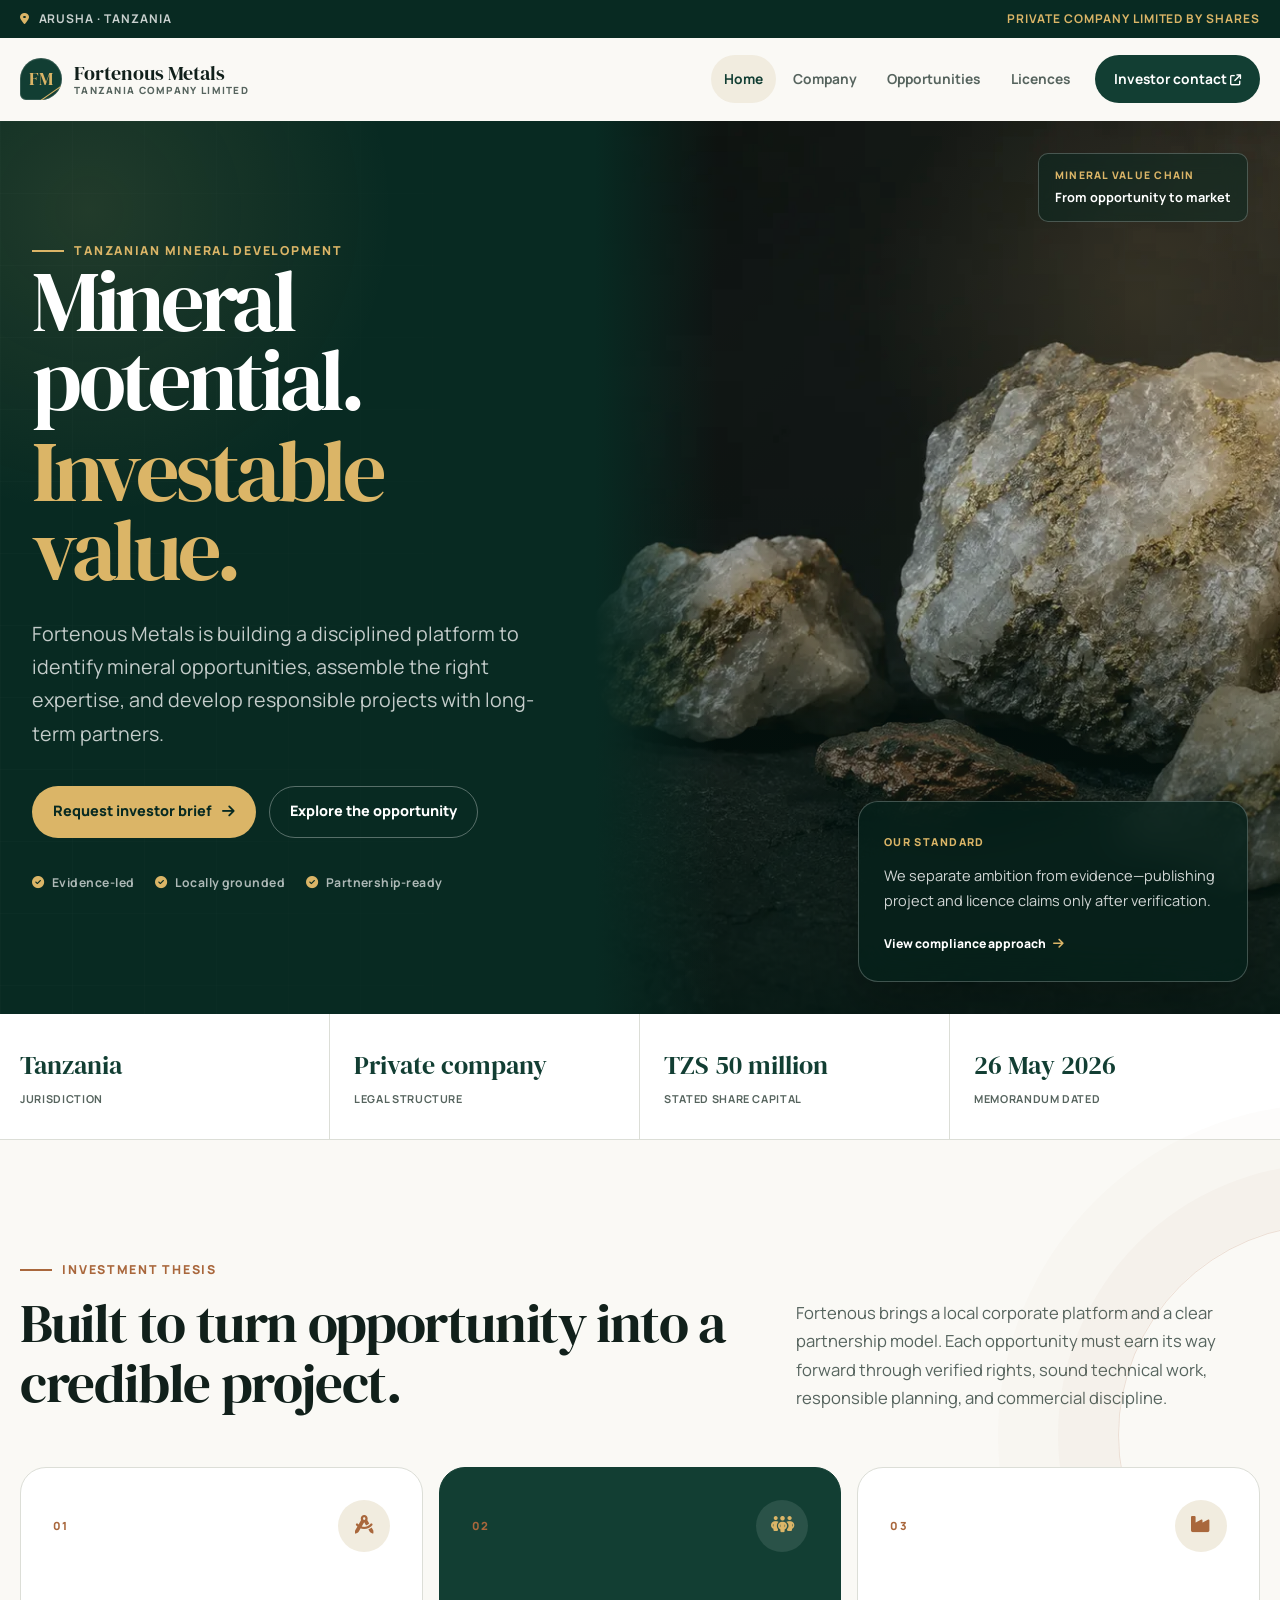
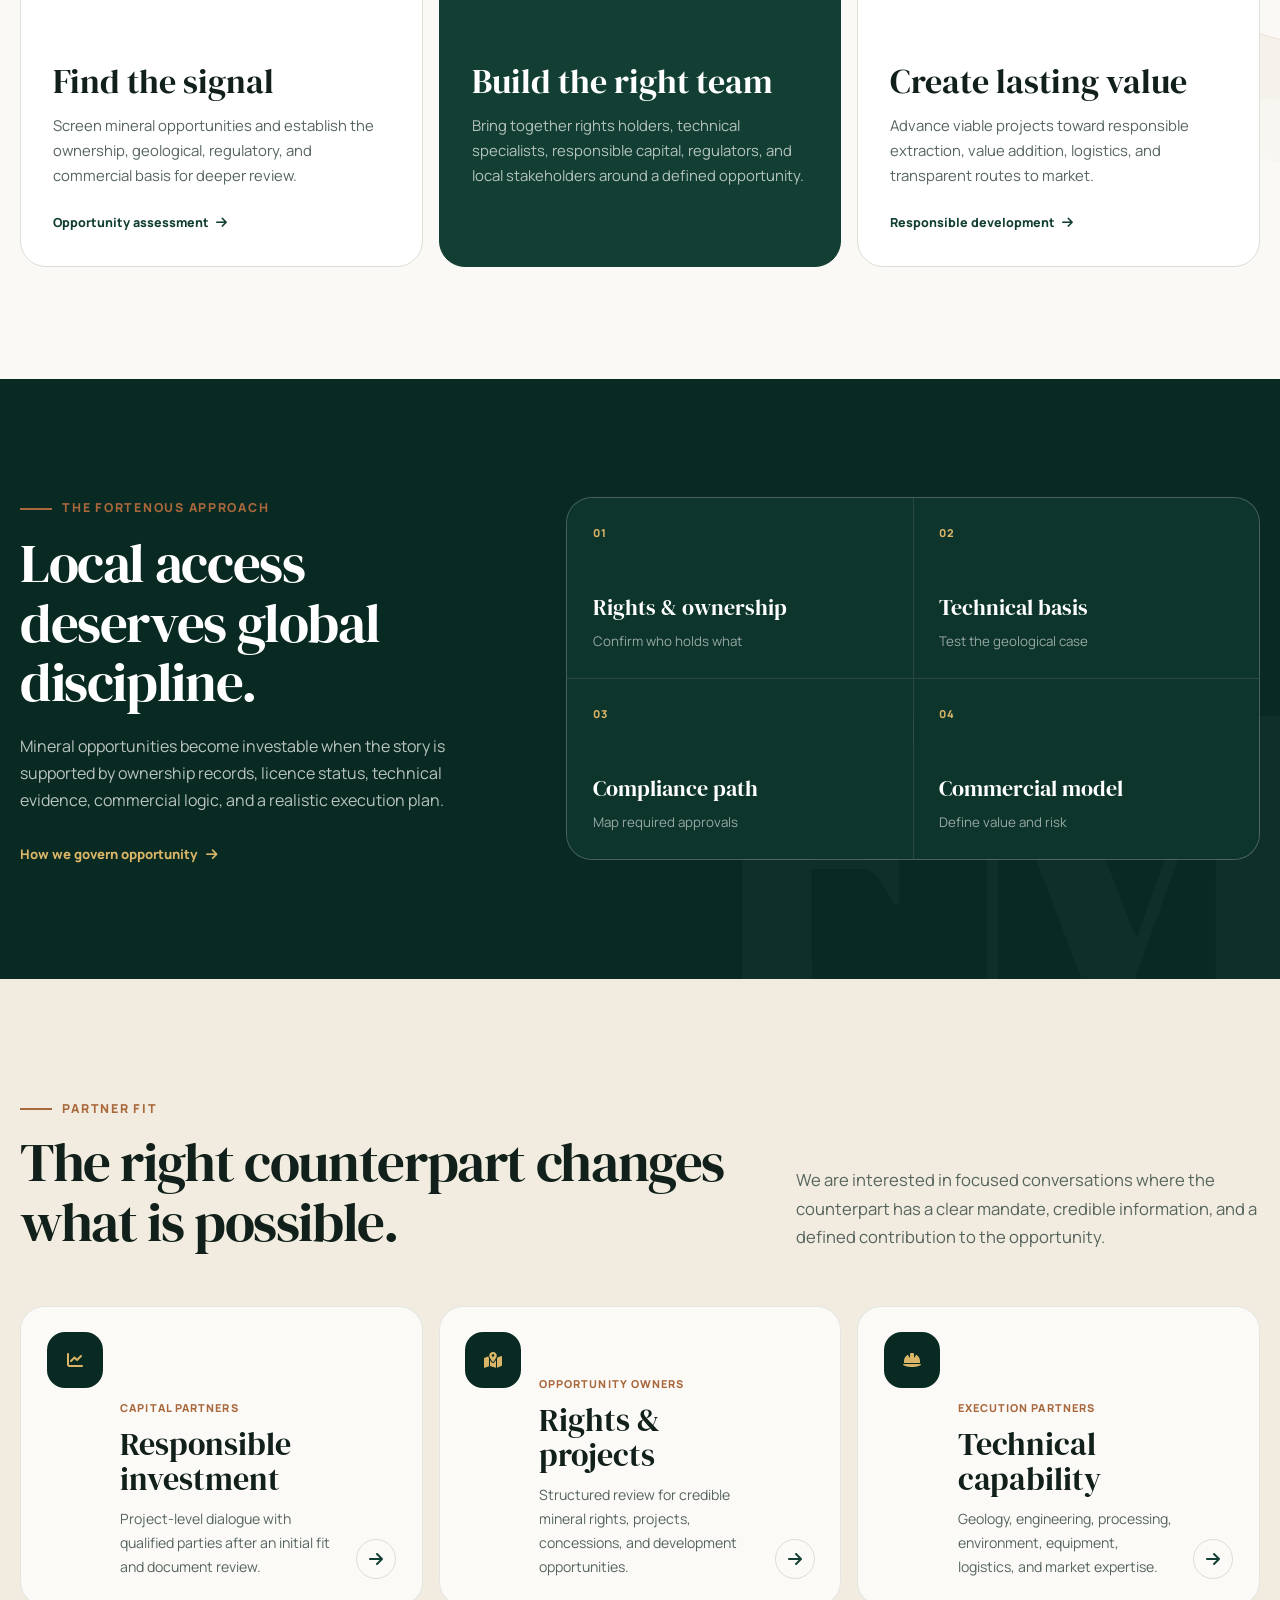
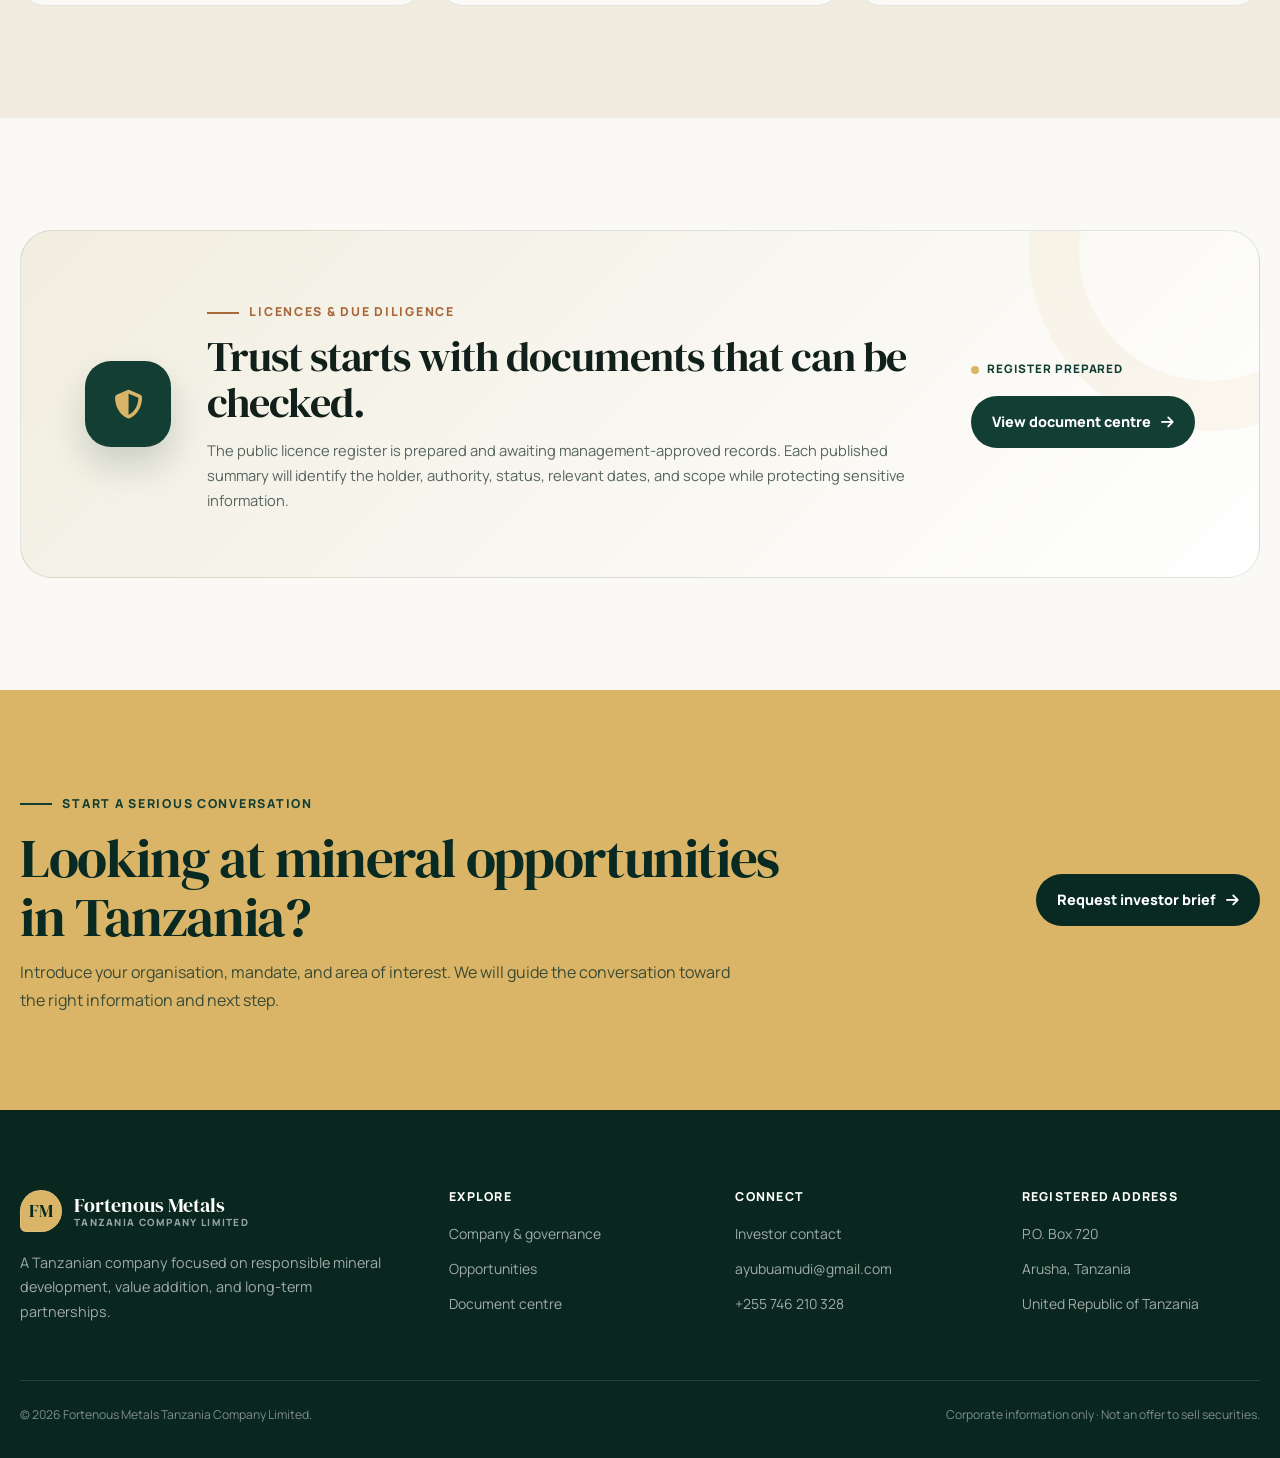
==== commit 142342bd: "Elevate Fortenous investor experience" ====
--- a/index.html
+++ b/index.html
@@ -3,86 +3,104 @@
 <head>
   <meta charset="utf-8">
   <meta name="viewport" content="width=device-width, initial-scale=1">
-  <meta name="description" content="Fortenous Metals Tanzania Company Limited is a Tanzanian private company focused on responsible mineral development, value addition, and strategic partnerships.">
-  <title>Fortenous Metals Tanzania | Responsible Mineral Development</title>
+  <meta name="description" content="Fortenous Metals Tanzania Company Limited is building a responsible platform for mineral opportunity assessment, project development, value addition, and strategic investment partnerships in Tanzania.">
+  <meta name="theme-color" content="#0a2922">
+  <meta property="og:type" content="website">
+  <meta property="og:title" content="Fortenous Metals Tanzania | Mineral Potential. Investable Value.">
+  <meta property="og:description" content="A Tanzanian mineral-development company built for disciplined, long-term partnerships.">
+  <meta property="og:image" content="https://nuru999.github.io/FORTENOUS-METALS/assets/mineral-hero.webp">
+  <meta property="og:url" content="https://nuru999.github.io/FORTENOUS-METALS/">
+  <link rel="canonical" href="https://nuru999.github.io/FORTENOUS-METALS/">
+  <link rel="icon" href="assets/fortenous-mark.svg" type="image/svg+xml">
+  <title>Fortenous Metals Tanzania | Mineral Potential. Investable Value.</title>
   <link rel="preconnect" href="https://fonts.googleapis.com">
   <link rel="preconnect" href="https://fonts.gstatic.com" crossorigin>
-  <link href="https://fonts.googleapis.com/css2?family=DM+Serif+Display&family=Manrope:wght@400;600;700;800&display=swap" rel="stylesheet">
+  <link href="https://fonts.googleapis.com/css2?family=DM+Serif+Display&family=Manrope:wght@400;500;600;700;800&display=swap" rel="stylesheet">
   <link rel="stylesheet" href="https://cdnjs.cloudflare.com/ajax/libs/font-awesome/6.5.1/css/all.min.css">
   <link rel="stylesheet" href="css/style.css">
+  <script type="application/ld+json">
+  {
+    "@context": "https://schema.org",
+    "@type": "Organization",
+    "name": "Fortenous Metals Tanzania Company Limited",
+    "url": "https://nuru999.github.io/FORTENOUS-METALS/",
+    "email": "ayubuamudi@gmail.com",
+    "telephone": "+255746210328",
+    "address": {"@type": "PostalAddress", "postOfficeBoxNumber": "720", "addressLocality": "Arusha", "addressCountry": "TZ"}
+  }
+  </script>
 </head>
-<body>
-  <div class="topbar"><div class="container"><span>Tanzania-based enterprise</span><span>Private company limited by shares</span></div></div>
+<body class="page-home">
+  <a class="skip-link" href="#main-content">Skip to content</a>
+  <div class="scroll-progress" aria-hidden="true"><span></span></div>
+  <div class="topbar"><div class="container"><span><i class="fa-solid fa-location-dot" aria-hidden="true"></i> Arusha · Tanzania</span><span>Private company limited by shares</span></div></div>
   <nav class="navbar" aria-label="Primary navigation">
     <div class="nav-container">
-      <a class="logo" href="index.html" aria-label="Fortenous Metals home"><span class="logo-mark">FM</span><span class="logo-copy"><strong>Fortenous Metals</strong><small>Tanzania Company Limited</small></span></a>
+      <a class="logo" href="index.html" aria-label="Fortenous Metals home"><span class="logo-mark" aria-hidden="true">FM</span><span class="logo-copy"><strong>Fortenous Metals</strong><small>Tanzania Company Limited</small></span></a>
       <ul class="nav-links" id="navLinks">
-        <li><a class="active" href="index.html">Home</a></li><li><a href="about.html">Company</a></li><li><a href="services.html">Business focus</a></li><li><a href="licences.html">Licences</a></li><li><a class="nav-cta" href="contact.html">Partnership enquiries</a></li>
+        <li><a class="active" aria-current="page" href="index.html">Home</a></li><li><a href="about.html">Company</a></li><li><a href="services.html">Opportunities</a></li><li><a href="licences.html">Licences</a></li><li><a class="nav-cta" href="contact.html?subject=investor-brief">Investor contact <i class="fa-solid fa-arrow-up-right-from-square" aria-hidden="true"></i></a></li>
       </ul>
-      <button type="button" class="mobile-menu-btn" id="mobileMenuBtn" aria-controls="navLinks" aria-expanded="false" aria-label="Open navigation"><i class="fa-solid fa-bars"></i></button>
+      <button type="button" class="mobile-menu-btn" id="mobileMenuBtn" aria-controls="navLinks" aria-expanded="false" aria-label="Open navigation"><i class="fa-solid fa-bars" aria-hidden="true"></i></button>
     </div>
   </nav>
 
-  <main>
+  <main id="main-content">
     <section class="hero">
       <div class="hero-grid">
         <div class="hero-copy">
-          <span class="eyebrow">Built in Tanzania. Open to the right partners.</span>
-          <h1>Responsible minerals.<br><span>Long-term value.</span></h1>
-          <p class="hero-lead">Fortenous Metals Tanzania Company Limited is building a disciplined platform for mineral exploration, project development, value addition, and strategic industrial partnerships in Tanzania.</p>
-          <div class="hero-actions"><a class="btn btn-primary" href="contact.html"><i class="fa-solid fa-handshake"></i> Explore a partnership</a><a class="btn btn-outline" href="about.html">View company profile <i class="fa-solid fa-arrow-right"></i></a></div>
+          <span class="eyebrow">Tanzanian mineral development</span>
+          <h1>Mineral potential.<br><span>Investable value.</span></h1>
+          <p class="hero-lead">Fortenous Metals is building a disciplined platform to identify mineral opportunities, assemble the right expertise, and develop responsible projects with long-term partners.</p>
+          <div class="hero-actions"><a class="btn btn-primary" href="contact.html?subject=investor-brief">Request investor brief <i class="fa-solid fa-arrow-right" aria-hidden="true"></i></a><a class="btn btn-outline" href="#investment-thesis">Explore the opportunity</a></div>
+          <div class="hero-principles" aria-label="Company principles"><span><i class="fa-solid fa-circle-check" aria-hidden="true"></i> Evidence-led</span><span><i class="fa-solid fa-circle-check" aria-hidden="true"></i> Locally grounded</span><span><i class="fa-solid fa-circle-check" aria-hidden="true"></i> Partnership-ready</span></div>
         </div>
         <div class="hero-visual">
-          <img src="assets/mineral-hero.webp" alt="Gold-bearing quartz and copper mineral samples representing the company’s mineral focus">
-          <div class="hero-visual-note"><strong>Investor note</strong><p>Business activities are pursued only where the required licences, approvals, capacity, and project conditions are in place.</p></div>
+          <img src="assets/mineral-hero.webp" alt="Gold-bearing quartz and copper mineral samples" width="1400" height="933" fetchpriority="high">
+          <div class="hero-image-shade"></div>
+          <div class="hero-caption"><span>Mineral value chain</span><strong>From opportunity to market</strong></div>
+          <aside class="hero-insight"><span class="insight-index">Our standard</span><p>We separate ambition from evidence—publishing project and licence claims only after verification.</p><a href="licences.html">View compliance approach <i class="fa-solid fa-arrow-right" aria-hidden="true"></i></a></aside>
         </div>
       </div>
     </section>
 
-    <section class="trust-strip" aria-label="Company facts"><div class="container trust-grid">
-      <div class="trust-item"><strong>Tanzania</strong><span>Registered jurisdiction</span></div>
-      <div class="trust-item"><strong>TZS 50 million</strong><span>Stated share capital</span></div>
-      <div class="trust-item"><strong>Private company</strong><span>Limited by shares</span></div>
-      <div class="trust-item"><strong>26 May 2026</strong><span>Memorandum date</span></div>
+    <section class="trust-strip" aria-label="Verified company facts"><div class="container trust-grid">
+      <div class="trust-item"><span>Jurisdiction</span><strong>Tanzania</strong></div><div class="trust-item"><span>Legal structure</span><strong>Private company</strong></div><div class="trust-item"><span>Stated share capital</span><strong>TZS 50 million</strong></div><div class="trust-item"><span>Memorandum dated</span><strong>26 May 2026</strong></div>
     </div></section>
 
-    <section class="section"><div class="container">
-      <div class="section-heading"><div><span class="eyebrow">Strategic focus</span><h2>From mineral opportunity to investable project.</h2></div><p>Our memorandum establishes a broad legal scope. Our near-term corporate story is deliberately focused on the mineral value chain and the partnerships needed to develop credible opportunities.</p></div>
-      <div class="card-grid">
-        <article class="card reveal"><span class="card-number">01</span><h3>Exploration &amp; opportunity assessment</h3><p>Evaluating mineral opportunities and building the technical, commercial, and regulatory foundations required for responsible development.</p><a href="services.html">Explore the focus <i class="fa-solid fa-arrow-right"></i></a></article>
-        <article class="card reveal"><span class="card-number">02</span><h3>Project development &amp; mining</h3><p>Structuring and advancing mining projects through suitable rights, licences, technical partners, capital, and local stakeholder engagement.</p><a href="services.html">See our approach <i class="fa-solid fa-arrow-right"></i></a></article>
-        <article class="card reveal"><span class="card-number">03</span><h3>Processing &amp; market access</h3><p>Pursuing value addition, mineral processing, logistics, and routes to market where they strengthen project economics and local value creation.</p><a href="services.html">View business areas <i class="fa-solid fa-arrow-right"></i></a></article>
+    <section class="section thesis" id="investment-thesis"><div class="container">
+      <div class="section-heading"><div><span class="eyebrow">Investment thesis</span><h2>Built to turn opportunity into a credible project.</h2></div><p>Fortenous brings a local corporate platform and a clear partnership model. Each opportunity must earn its way forward through verified rights, sound technical work, responsible planning, and commercial discipline.</p></div>
+      <div class="thesis-grid">
+        <article class="thesis-card reveal"><div class="thesis-card-top"><span>01</span><i class="fa-solid fa-compass-drafting" aria-hidden="true"></i></div><h3>Find the signal</h3><p>Screen mineral opportunities and establish the ownership, geological, regulatory, and commercial basis for deeper review.</p><a href="services.html#exploration">Opportunity assessment <i class="fa-solid fa-arrow-right" aria-hidden="true"></i></a></article>
+        <article class="thesis-card thesis-card--feature reveal"><div class="thesis-card-top"><span>02</span><i class="fa-solid fa-people-group" aria-hidden="true"></i></div><h3>Build the right team</h3><p>Bring together rights holders, technical specialists, responsible capital, regulators, and local stakeholders around a defined opportunity.</p><a href="services.html#partners">Partnership model <i class="fa-solid fa-arrow-right" aria-hidden="true"></i></a></article>
+        <article class="thesis-card reveal"><div class="thesis-card-top"><span>03</span><i class="fa-solid fa-industry" aria-hidden="true"></i></div><h3>Create lasting value</h3><p>Advance viable projects toward responsible extraction, value addition, logistics, and transparent routes to market.</p><a href="about.html#responsibility">Responsible development <i class="fa-solid fa-arrow-right" aria-hidden="true"></i></a></article>
       </div>
     </div></section>
 
-    <section class="section section--dark"><div class="container split">
-      <div class="split-copy"><span class="eyebrow">Corporate foundation</span><h2>Clear governance. Verifiable information.</h2><p>Fortenous Metals Tanzania Company Limited is a private company limited by shares under Tanzania’s Companies Act, Cap. 212. Its constitutional documents provide for mining, mineral exploration, processing, mineral trading, and related project activities.</p><p>The website separates authorised business objects from proven licences and current operations. That distinction protects the company’s credibility and helps serious partners complete due diligence efficiently.</p><div class="button-row"><a class="btn btn-primary" href="about.html">Company details</a><a class="btn btn-outline" href="licences.html">Licences &amp; compliance</a></div></div>
-      <div class="proof-panel">
-        <div class="proof-row"><i class="fa-solid fa-building-shield"></i><div><strong>Legal form</strong><span>Private company limited by shares</span></div></div>
-        <div class="proof-row"><i class="fa-solid fa-scale-balanced"></i><div><strong>Governing framework</strong><span>The Companies Act, Cap. 212</span></div></div>
-        <div class="proof-row"><i class="fa-solid fa-users"></i><div><strong>Initial directors</strong><span>Amudi Nuru Ayubu and Moses Ndege Machela</span></div></div>
-        <div class="proof-row"><i class="fa-solid fa-location-dot"></i><div><strong>Company address</strong><span>P.O. Box 720, Arusha, Tanzania</span></div></div>
+    <section class="section section--dark snapshot"><div class="container snapshot-grid">
+      <div class="snapshot-copy reveal"><span class="eyebrow">The Fortenous approach</span><h2>Local access deserves global discipline.</h2><p>Mineral opportunities become investable when the story is supported by ownership records, licence status, technical evidence, commercial logic, and a realistic execution plan.</p><a class="text-link" href="about.html">How we govern opportunity <i class="fa-solid fa-arrow-right" aria-hidden="true"></i></a></div>
+      <div class="evidence-matrix reveal" aria-label="Opportunity development framework"><div><span>01</span><strong>Rights &amp; ownership</strong><small>Confirm who holds what</small></div><div><span>02</span><strong>Technical basis</strong><small>Test the geological case</small></div><div><span>03</span><strong>Compliance path</strong><small>Map required approvals</small></div><div><span>04</span><strong>Commercial model</strong><small>Define value and risk</small></div></div>
+    </div></section>
+
+    <section class="section section--sand" id="partners"><div class="container">
+      <div class="section-heading"><div><span class="eyebrow">Partner fit</span><h2>The right counterpart changes what is possible.</h2></div><p>We are interested in focused conversations where the counterpart has a clear mandate, credible information, and a defined contribution to the opportunity.</p></div>
+      <div class="partner-grid">
+        <article class="partner-card reveal"><span class="partner-icon"><i class="fa-solid fa-chart-line" aria-hidden="true"></i></span><div><small>Capital partners</small><h3>Responsible investment</h3><p>Project-level dialogue with qualified parties after an initial fit and document review.</p></div><a href="contact.html?subject=investor-brief" aria-label="Contact Fortenous about responsible investment"><i class="fa-solid fa-arrow-right" aria-hidden="true"></i></a></article>
+        <article class="partner-card reveal"><span class="partner-icon"><i class="fa-solid fa-map-location-dot" aria-hidden="true"></i></span><div><small>Opportunity owners</small><h3>Rights &amp; projects</h3><p>Structured review for credible mineral rights, projects, concessions, and development opportunities.</p></div><a href="contact.html?subject=project" aria-label="Introduce a mineral opportunity"><i class="fa-solid fa-arrow-right" aria-hidden="true"></i></a></article>
+        <article class="partner-card reveal"><span class="partner-icon"><i class="fa-solid fa-helmet-safety" aria-hidden="true"></i></span><div><small>Execution partners</small><h3>Technical capability</h3><p>Geology, engineering, processing, environment, equipment, logistics, and market expertise.</p></div><a href="contact.html?subject=technical" aria-label="Discuss a technical partnership"><i class="fa-solid fa-arrow-right" aria-hidden="true"></i></a></article>
       </div>
     </div></section>
 
-    <section class="section"><div class="container licence-preview">
-      <div class="licence-preview-grid"><div><span class="eyebrow">Licences &amp; compliance</span><h2>A secure document centre is being prepared.</h2><p>Verified licence summaries will be published after management review. Public copies will be redacted where needed, while complete due-diligence documents can be shared directly with qualified parties.</p><div class="button-row spacer-top"><a class="btn btn-primary" href="licences.html">How documents will appear</a></div></div><div class="status-card"><span class="status"><span class="status-dot"></span> Awaiting verified documents</span><h3>No licence claims published yet</h3><p>This is intentional. A company object in the memorandum is not the same as a regulator-issued licence or active project.</p></div></div>
+    <section class="section"><div class="container diligence-panel reveal">
+      <div class="diligence-mark"><i class="fa-solid fa-shield-halved" aria-hidden="true"></i></div><div><span class="eyebrow">Licences &amp; due diligence</span><h2>Trust starts with documents that can be checked.</h2><p>The public licence register is prepared and awaiting management-approved records. Each published summary will identify the holder, authority, status, relevant dates, and scope while protecting sensitive information.</p></div><div class="diligence-action"><span class="status"><span class="status-dot"></span> Register prepared</span><a class="btn btn-secondary" href="licences.html">View document centre <i class="fa-solid fa-arrow-right" aria-hidden="true"></i></a></div>
     </div></section>
 
-    <section class="section section--sand"><div class="container">
-      <div class="section-heading"><div><span class="eyebrow">Partner pathway</span><h2>A professional route from interest to diligence.</h2></div><p>We welcome serious conversations with technical partners, project owners, financiers, suppliers, and strategic investors whose objectives fit the company’s direction.</p></div>
-      <div class="steps"><article class="step"><h3>Understand the company</h3><p>Review the corporate profile, business focus, governance information, and published document summaries.</p></article><article class="step"><h3>Request relevant material</h3><p>Tell us your area of interest so the company can share an appropriate profile, licence record, or project information pack.</p></article><article class="step"><h3>Begin a structured discussion</h3><p>Meet management, align expectations, and agree on the information and professional checks required for the opportunity.</p></article></div>
-    </div></section>
-
-    <section class="cta"><div class="container cta-inner"><div><h2>Interested in building responsible mineral value in Tanzania?</h2><p>Introduce your organisation, mandate, and area of interest. The team will respond with the most relevant next step.</p></div><a class="btn btn-secondary" href="contact.html">Start a conversation <i class="fa-solid fa-arrow-right"></i></a></div></section>
+    <section class="cta"><div class="container cta-inner"><div><span class="eyebrow">Start a serious conversation</span><h2>Looking at mineral opportunities in Tanzania?</h2><p>Introduce your organisation, mandate, and area of interest. We will guide the conversation toward the right information and next step.</p></div><a class="btn btn-dark" href="contact.html?subject=investor-brief">Request investor brief <i class="fa-solid fa-arrow-right" aria-hidden="true"></i></a></div></section>
   </main>
 
-  <footer class="footer"><div class="container"><div class="footer-grid">
-    <div><a class="logo" href="index.html"><span class="logo-mark">FM</span><span class="logo-copy"><strong>Fortenous Metals</strong><small>Tanzania Company Limited</small></span></a><p class="footer-about">A Tanzanian private company focused on responsible mineral development, value addition, and long-term partnerships.</p></div>
-    <div><h4>Company</h4><ul><li><a href="about.html">About &amp; governance</a></li><li><a href="services.html">Business focus</a></li><li><a href="licences.html">Licences &amp; compliance</a></li></ul></div>
-    <div><h4>Connect</h4><ul><li><a href="contact.html">Partnership enquiries</a></li><li><a href="mailto:ayubuamudi@gmail.com">ayubuamudi@gmail.com</a></li><li><a href="tel:+255746210328">+255&nbsp;746&nbsp;210&nbsp;328</a></li></ul></div>
-    <div><h4>Registered address</h4><ul><li>P.O. Box 720</li><li>Arusha, Tanzania</li><li>United Republic of Tanzania</li></ul></div>
-  </div><div class="footer-bottom"><p>© <span data-year></span> Fortenous Metals Tanzania Company Limited.</p><p>This website is corporate information only and is not an offer to sell securities.</p></div></div></footer>
+  <footer class="footer"><div class="container">
+    <div class="footer-grid"><div><a class="logo" href="index.html"><span class="logo-mark" aria-hidden="true">FM</span><span class="logo-copy"><strong>Fortenous Metals</strong><small>Tanzania Company Limited</small></span></a><p class="footer-about">A Tanzanian company focused on responsible mineral development, value addition, and long-term partnerships.</p></div><div><h4>Explore</h4><ul><li><a href="about.html">Company &amp; governance</a></li><li><a href="services.html">Opportunities</a></li><li><a href="licences.html">Document centre</a></li></ul></div><div><h4>Connect</h4><ul><li><a href="contact.html?subject=investor-brief">Investor contact</a></li><li><a href="mailto:ayubuamudi@gmail.com">ayubuamudi@gmail.com</a></li><li><a href="tel:+255746210328">+255&nbsp;746&nbsp;210&nbsp;328</a></li></ul></div><div><h4>Registered address</h4><ul><li>P.O. Box 720</li><li>Arusha, Tanzania</li><li>United Republic of Tanzania</li></ul></div></div>
+    <div class="footer-bottom"><p>© <span data-year></span> Fortenous Metals Tanzania Company Limited.</p><p>Corporate information only · Not an offer to sell securities.</p></div>
+  </div></footer>
   <script src="js/main.js"></script>
 </body>
 </html>
--- a/css/style.css
+++ b/css/style.css
@@ -38,3 +38,125 @@
 @media(max-width:980px){.nav-links{position:fixed;inset:108px 1rem auto;display:none;flex-direction:column;align-items:stretch;padding:1rem;border:1px solid var(--line);border-radius:20px;background:var(--white);box-shadow:var(--shadow)}.nav-links.active{display:flex}.nav-links .nav-cta{margin-left:0;text-align:center}.mobile-menu-btn{display:inline-flex}.hero-grid,.split,.contact-grid,.licence-preview-grid{grid-template-columns:1fr}.hero-copy{padding:6rem max(1.5rem,calc((100vw - var(--max))/2))}.hero-visual{min-height:430px}.trust-grid,.card-grid,.document-grid{grid-template-columns:repeat(2,1fr)}.footer-grid{grid-template-columns:1.5fr 1fr 1fr}.footer-grid>div:last-child{grid-column:2/-1}}
 @media(max-width:720px){.section{padding:5rem 0}.topbar .container{justify-content:center}.topbar span:last-child,.logo-copy small{display:none}.section-heading,.trust-grid,.card-grid,.focus-grid,.scope-list,.document-grid,.fact-grid,.steps,.form-grid,.cta-inner,.footer-grid{grid-template-columns:1fr}.section-heading{gap:1.2rem}.trust-item,.trust-item:first-child{padding:1.2rem 0;border-right:0;border-bottom:1px solid var(--line)}.trust-item:last-child{border-bottom:0}.hero{min-height:auto}.hero-copy{padding:5rem 1rem}.hero-visual{min-height:360px}.card{min-height:280px}.footer-grid>div:last-child{grid-column:auto}.footer-bottom{flex-direction:column}}
 @media(prefers-reduced-motion:reduce){html{scroll-behavior:auto}*,*:before,*:after{animation-duration:.01ms!important;animation-iteration-count:1!important;scroll-behavior:auto!important;transition-duration:.01ms!important}.reveal{opacity:1;transform:none}}
+
+/* 2026 investor experience */
+:root{
+  --ink:#11201b;
+  --muted:#56645e;
+  --green:#123e33;
+  --deep:#082a22;
+  --copper:#a9673c;
+  --gold:#dbb567;
+  --sand:#f1ecdf;
+  --paper:#faf9f5;
+  --line:#dcded7;
+  --shadow:0 28px 80px rgba(8,42,34,.12);
+  --max:1240px;
+}
+
+::selection{background:var(--gold);color:var(--deep)}
+body{overflow-x:hidden}
+a:focus-visible,button:focus-visible,input:focus-visible,textarea:focus-visible,select:focus-visible{outline:3px solid var(--gold);outline-offset:4px}
+.skip-link{position:fixed;z-index:999;left:1rem;top:1rem;padding:.8rem 1rem;border-radius:10px;background:var(--gold);color:var(--deep);font-weight:800;text-decoration:none;transform:translateY(-180%);transition:transform var(--ease)}
+.skip-link:focus{transform:none}
+.scroll-progress{position:fixed;z-index:300;top:0;left:0;width:100%;height:3px;pointer-events:none}
+.scroll-progress span{display:block;width:0;height:100%;background:var(--gold);box-shadow:0 0 14px rgba(219,181,103,.5)}
+.topbar i{margin-right:.35rem;color:var(--gold)}
+.navbar{background:rgba(250,249,245,.92)}
+.nav-container{min-height:82px}
+.logo-mark{position:relative;isolation:isolate;overflow:hidden;border-radius:50% 50% 50% 14%;box-shadow:inset 0 0 0 1px rgba(255,255,255,.14)}
+.logo-mark:after{content:"";position:absolute;z-index:-1;width:34px;height:1px;right:-10px;bottom:9px;background:var(--gold);transform:rotate(-35deg)}
+.nav-links .nav-cta i{font-size:.7rem}
+
+.page-home .hero{min-height:760px;background:var(--deep)}
+.page-home .hero-grid{width:min(1480px,100%);grid-template-columns:minmax(0,.93fr) minmax(480px,1.07fr)}
+.page-home .hero-copy{position:relative;isolation:isolate;padding-top:7.5rem;padding-bottom:7.5rem;background:radial-gradient(circle at 15% 10%,rgba(219,181,103,.12),transparent 32%),var(--deep)}
+.page-home .hero-copy:before{content:"";position:absolute;z-index:-1;inset:0;opacity:.12;background-image:linear-gradient(rgba(255,255,255,.13) 1px,transparent 1px),linear-gradient(90deg,rgba(255,255,255,.13) 1px,transparent 1px);background-size:72px 72px;mask-image:linear-gradient(90deg,#000,transparent)}
+.page-home .hero h1{max-width:780px;font-size:clamp(3.65rem,6.75vw,7.25rem);line-height:.91;letter-spacing:-.05em}
+.page-home .hero h1 span{display:inline-block;margin-top:.15em;color:var(--gold)}
+.hero-principles{display:flex;flex-wrap:wrap;gap:.7rem 1.3rem;margin-top:2.2rem;color:rgba(255,255,255,.67);font-size:.76rem;font-weight:700;letter-spacing:.04em}
+.hero-principles i{margin-right:.3rem;color:var(--gold)}
+.page-home .hero-visual{min-height:760px;overflow:hidden}
+.page-home .hero-visual img{transition:transform 1.2s cubic-bezier(.2,.7,.2,1);filter:saturate(.82) contrast(1.04)}
+.page-home .hero-visual:hover img{transform:scale(1.025)}
+.page-home .hero-visual:after{z-index:1;background:linear-gradient(90deg,var(--deep),transparent 18%),linear-gradient(0deg,rgba(4,25,20,.8),transparent 60%)}
+.hero-image-shade{position:absolute;z-index:1;inset:0;background:radial-gradient(circle at 80% 20%,rgba(219,181,103,.12),transparent 30%);pointer-events:none}
+.hero-caption{position:absolute;z-index:2;top:2rem;right:2rem;padding:.8rem 1rem;border:1px solid rgba(255,255,255,.22);border-radius:10px;background:rgba(8,42,34,.48);backdrop-filter:blur(12px)}
+.hero-caption span,.hero-caption strong{display:block}.hero-caption span{color:var(--gold);font-size:.65rem;font-weight:800;letter-spacing:.12em;text-transform:uppercase}.hero-caption strong{margin-top:.15rem;font-size:.8rem}
+.hero-insight{position:absolute;z-index:2;right:2rem;bottom:2rem;width:min(390px,calc(100% - 4rem));padding:1.55rem;border:1px solid rgba(255,255,255,.23);border-radius:20px;background:rgba(6,34,27,.79);box-shadow:0 24px 50px rgba(0,0,0,.2);backdrop-filter:blur(18px)}
+.hero-insight .insight-index{color:var(--gold);font-size:.68rem;font-weight:800;letter-spacing:.13em;text-transform:uppercase}.hero-insight p{margin:.55rem 0 1rem;color:rgba(255,255,255,.82);font-size:.91rem}.hero-insight a{color:var(--white);font-size:.76rem;font-weight:800;text-decoration:none}.hero-insight a i{margin-left:.35rem;color:var(--gold);transition:transform var(--ease)}.hero-insight a:hover i{transform:translateX(4px)}
+.page-home .trust-item{display:flex;flex-direction:column-reverse;gap:.15rem;padding-block:1.9rem}.page-home .trust-item strong{font-size:1.65rem}.page-home .trust-item span{font-size:.68rem}
+
+.thesis{position:relative}.thesis:before{content:"";position:absolute;width:420px;height:420px;top:10%;right:-260px;border:1px solid rgba(169,103,60,.18);border-radius:50%;box-shadow:0 0 0 60px rgba(169,103,60,.03),0 0 0 120px rgba(169,103,60,.02)}
+.thesis-grid{position:relative;display:grid;grid-template-columns:repeat(3,1fr);gap:1rem}
+.thesis-card{min-height:400px;padding:2rem;display:flex;flex-direction:column;border:1px solid var(--line);border-radius:26px;background:var(--white);transition:transform 240ms ease,box-shadow 240ms ease,border-color 240ms ease}
+.thesis-card:hover{transform:translateY(-7px);border-color:rgba(169,103,60,.38);box-shadow:var(--shadow)}
+.thesis-card--feature{background:var(--green);color:var(--white);border-color:var(--green)}.thesis-card--feature p{color:rgba(255,255,255,.69)}.thesis-card--feature a{color:var(--gold)}
+.thesis-card-top{display:flex;align-items:center;justify-content:space-between}.thesis-card-top span{color:var(--copper);font-size:.7rem;font-weight:800;letter-spacing:.12em}.thesis-card-top i{width:52px;height:52px;display:grid;place-items:center;border-radius:50%;background:var(--sand);color:var(--copper);font-size:1.15rem}.thesis-card--feature .thesis-card-top i{background:rgba(255,255,255,.1);color:var(--gold)}
+.thesis-card h3{margin:auto 0 .8rem;font-size:2.15rem}.thesis-card p{font-size:.93rem}.thesis-card a{margin-top:1.5rem;color:var(--green);font-size:.78rem;font-weight:800;text-decoration:none}.thesis-card a i{margin-left:.25rem;transition:transform var(--ease)}.thesis-card a:hover i{transform:translateX(4px)}
+
+.snapshot{position:relative;overflow:hidden}.snapshot:after{content:"FM";position:absolute;right:-.08em;bottom:-.24em;color:rgba(255,255,255,.028);font-family:"DM Serif Display",Georgia,serif;font-size:min(36vw,34rem);line-height:1;pointer-events:none}
+.snapshot-grid{position:relative;z-index:1;display:grid;grid-template-columns:minmax(0,.78fr) minmax(440px,1.22fr);gap:clamp(3rem,8vw,8rem);align-items:center}
+.snapshot-copy h2{margin:.9rem 0 1.3rem}.snapshot-copy p{max-width:600px}.text-link{display:inline-flex;align-items:center;gap:.55rem;margin-top:1.8rem;color:var(--gold);font-size:.82rem;font-weight:800;text-decoration:none}.text-link i{transition:transform var(--ease)}.text-link:hover i{transform:translateX(5px)}
+.evidence-matrix{display:grid;grid-template-columns:repeat(2,1fr);gap:1px;border:1px solid rgba(255,255,255,.14);border-radius:26px;overflow:hidden;background:rgba(255,255,255,.14)}
+.evidence-matrix div{min-height:180px;padding:1.6rem;display:flex;flex-direction:column;background:#0d352c}.evidence-matrix span{color:var(--gold);font-size:.68rem;font-weight:800;letter-spacing:.12em}.evidence-matrix strong{margin:auto 0 .2rem;font-family:"DM Serif Display",Georgia,serif;font-size:1.35rem;font-weight:400}.evidence-matrix small{color:rgba(255,255,255,.57)}
+
+.partner-grid{display:grid;grid-template-columns:repeat(3,1fr);gap:1rem}
+.partner-card{min-height:300px;padding:1.6rem;display:grid;grid-template-columns:56px 1fr auto;gap:1.1rem;align-items:start;border:1px solid rgba(18,62,51,.1);border-radius:24px;background:rgba(255,255,255,.72);transition:background var(--ease),transform var(--ease),box-shadow var(--ease)}
+.partner-card:hover{background:var(--white);transform:translateY(-4px);box-shadow:0 18px 50px rgba(8,42,34,.08)}
+.partner-icon{width:56px;height:56px;display:grid;place-items:center;border-radius:18px;background:var(--deep);color:var(--gold)}
+.partner-card div{align-self:end}.partner-card small{color:var(--copper);font-size:.68rem;font-weight:800;letter-spacing:.1em;text-transform:uppercase}.partner-card h3{margin:.45rem 0 .7rem}.partner-card p{font-size:.88rem}.partner-card>a{width:40px;height:40px;display:grid;place-items:center;align-self:end;border:1px solid var(--line);border-radius:50%;color:var(--green);text-decoration:none;transition:background var(--ease),color var(--ease),transform var(--ease)}.partner-card>a:hover{background:var(--green);color:var(--white);transform:rotate(-35deg)}
+
+.diligence-panel{position:relative;display:grid;grid-template-columns:90px minmax(0,1fr) auto;gap:2rem;align-items:center;padding:clamp(2rem,5vw,4rem);overflow:hidden;border:1px solid rgba(18,62,51,.12);border-radius:32px;background:linear-gradient(135deg,#f1eddf,#fff)}
+.diligence-panel:after{content:"";position:absolute;width:260px;height:260px;right:-130px;top:-160px;border:50px solid rgba(219,181,103,.09);border-radius:50%;pointer-events:none}
+.diligence-mark{width:86px;height:86px;display:grid;place-items:center;border-radius:26px;background:var(--green);color:var(--gold);font-size:1.8rem;box-shadow:0 18px 35px rgba(8,42,34,.17)}
+.diligence-panel h2{margin:.7rem 0 .8rem;font-size:clamp(2rem,3.3vw,3.2rem)}.diligence-panel p{max-width:720px;font-size:.92rem}.diligence-action{position:relative;z-index:1;display:grid;justify-items:start;gap:1rem}.diligence-action .status{color:var(--green)}
+.btn-dark{background:var(--deep);color:var(--white)}.btn-dark:hover{background:#051d18}
+.cta .eyebrow{margin-bottom:.8rem;color:var(--green)}
+
+.page-hero{position:relative;isolation:isolate;overflow:hidden;padding:7.5rem 0 6.5rem;background:radial-gradient(circle at 85% 20%,rgba(219,181,103,.16),transparent 26%),var(--deep)}
+.page-hero:before{content:"";position:absolute;z-index:-1;inset:0;opacity:.12;background-image:linear-gradient(rgba(255,255,255,.12) 1px,transparent 1px),linear-gradient(90deg,rgba(255,255,255,.12) 1px,transparent 1px);background-size:76px 76px;mask-image:linear-gradient(90deg,#000,transparent 76%)}
+.page-hero-inner{position:relative}.page-hero-inner:after{content:"";position:absolute;width:140px;height:140px;right:-20%;top:10%;border:1px solid rgba(219,181,103,.32);border-radius:50%;box-shadow:0 0 0 34px rgba(219,181,103,.04),0 0 0 68px rgba(219,181,103,.03)}
+.page-hero h1{font-size:clamp(3.3rem,6.5vw,6.25rem);line-height:.95}.page-hero p{max-width:760px}
+.card,.focus-card,.fact-card,.document-card{box-shadow:0 1px 0 rgba(8,42,34,.02)}
+.focus-card,.document-card,.fact-card{transition:transform 220ms ease,box-shadow 220ms ease,border-color 220ms ease}.focus-card:hover,.document-card:hover,.fact-card:hover{transform:translateY(-5px);border-color:rgba(169,103,60,.36);box-shadow:0 20px 55px rgba(8,42,34,.09)}
+.focus-card i{width:54px;height:54px;display:grid;place-items:center;border-radius:17px;background:var(--sand)}
+.notice{border-left:0;border-radius:16px;background:#fff7e6;box-shadow:inset 4px 0 0 var(--gold)}
+.contact-form{position:relative;overflow:hidden}.contact-form:before{content:"";position:absolute;width:200px;height:200px;right:-120px;top:-120px;border:35px solid rgba(219,181,103,.08);border-radius:50%;pointer-events:none}
+
+@media(max-width:1100px){
+  .page-home .hero-grid{grid-template-columns:minmax(0,1fr) minmax(420px,.9fr)}
+  .page-home .hero h1{font-size:clamp(3.5rem,6.4vw,5.7rem)}
+  .diligence-panel{grid-template-columns:74px 1fr}.diligence-mark{width:72px;height:72px}.diligence-action{grid-column:2}
+  .partner-card{grid-template-columns:50px 1fr}.partner-card>a{grid-column:2}
+}
+
+@media(max-width:980px){
+  .scroll-progress{display:none}
+  .page-home .hero-grid,.snapshot-grid{grid-template-columns:1fr}
+  .page-home .hero-copy{min-height:650px}.page-home .hero-visual{min-height:540px}
+  .thesis-grid{grid-template-columns:repeat(2,1fr)}.thesis-card:last-child{grid-column:1/-1;min-height:330px}
+  .partner-grid{grid-template-columns:1fr}.partner-card{min-height:230px;grid-template-columns:56px 1fr auto}.partner-card>a{grid-column:auto}
+  .evidence-matrix{max-width:760px}
+}
+
+@media(max-width:720px){
+  .page-home .hero-copy{min-height:auto;padding:5.5rem 1rem}.page-home .hero h1{font-size:clamp(3.3rem,16vw,5rem)}.page-home .hero-lead{font-size:1rem}
+  .page-home .hero-visual{min-height:470px}.hero-caption{top:1rem;right:1rem}.hero-insight{right:1rem;bottom:1rem;width:calc(100% - 2rem)}
+  .hero-principles{display:grid;grid-template-columns:repeat(2,auto);justify-content:start}
+  .page-home .trust-grid{grid-template-columns:repeat(2,1fr)}.page-home .trust-item,.page-home .trust-item:first-child{padding:1.2rem;border-right:1px solid var(--line);border-bottom:1px solid var(--line)}.page-home .trust-item:nth-child(2n){padding-left:1rem;border-right:0}.page-home .trust-item:nth-last-child(-n+2){border-bottom:0}.page-home .trust-item strong{font-size:1.25rem}
+  .thesis-grid{grid-template-columns:1fr}.thesis-card,.thesis-card:last-child{grid-column:auto;min-height:330px}
+  .evidence-matrix{grid-template-columns:1fr}.evidence-matrix div{min-height:140px}
+  .partner-card{min-height:260px;grid-template-columns:52px 1fr}.partner-card>a{grid-column:2}
+  .diligence-panel{grid-template-columns:1fr}.diligence-action{grid-column:auto}.diligence-mark{width:64px;height:64px;border-radius:20px}
+  .page-hero{padding:5.7rem 0 5rem}.page-hero-inner:after{display:none}
+}
+
+@media(max-width:430px){
+  .hero-actions .btn{width:100%}.hero-principles{grid-template-columns:1fr}.page-home .hero-visual{min-height:500px}
+  .page-home .trust-grid{grid-template-columns:1fr}.page-home .trust-item,.page-home .trust-item:first-child,.page-home .trust-item:nth-child(2n){padding:1rem 0;border-right:0;border-bottom:1px solid var(--line)}.page-home .trust-item:last-child{border-bottom:0}
+  .partner-card{padding:1.3rem}
+}
+
+.error-page{min-height:100vh;display:grid;place-items:center;padding:2rem;background:radial-gradient(circle at 80% 20%,rgba(219,181,103,.14),transparent 28%),var(--deep);color:var(--white)}
+.error-page>div{width:min(680px,100%)}.error-page .logo{margin-bottom:clamp(4rem,12vh,8rem);color:var(--white)}.error-code{display:block;color:var(--gold);font-size:.75rem;font-weight:800;letter-spacing:.2em}.error-page h1{margin:.7rem 0 1.2rem;font-size:clamp(3.5rem,10vw,7.5rem)}.error-page p{max-width:560px;margin-bottom:2rem;color:rgba(255,255,255,.68);font-size:1.05rem}
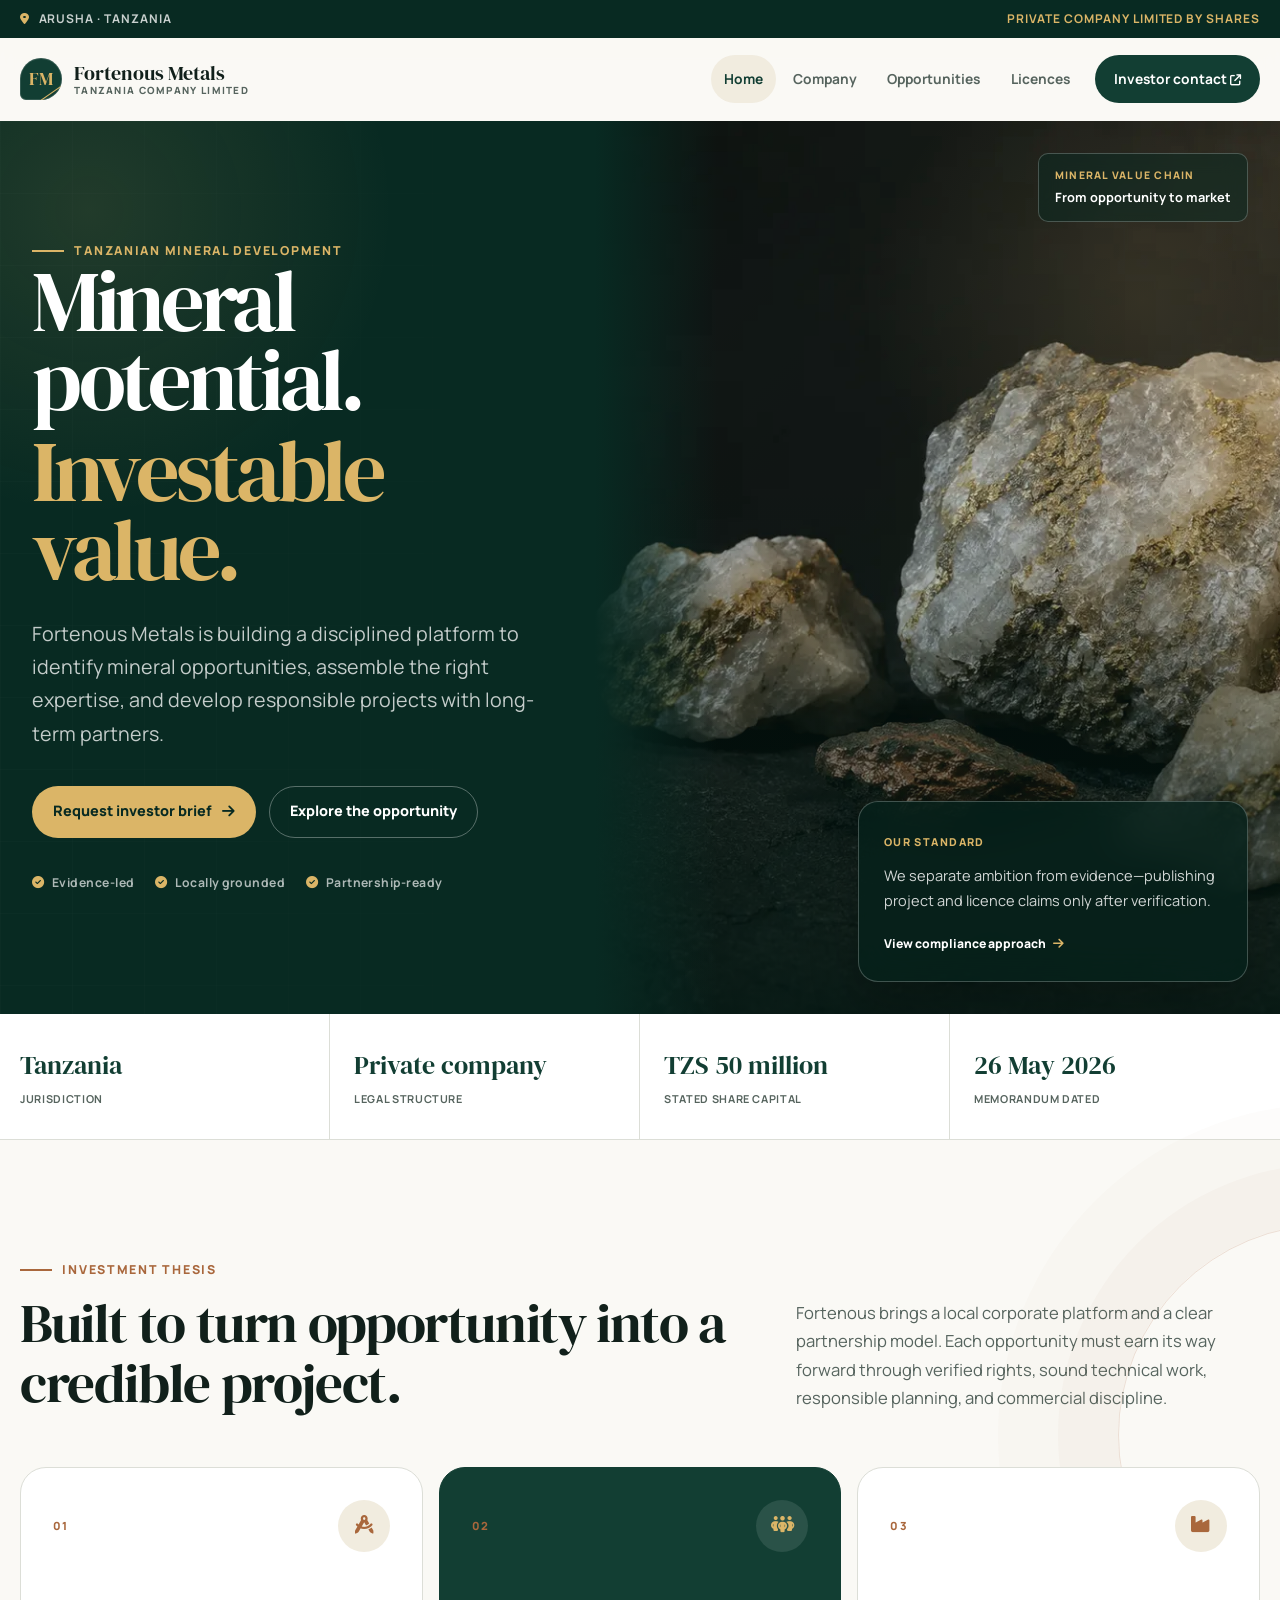
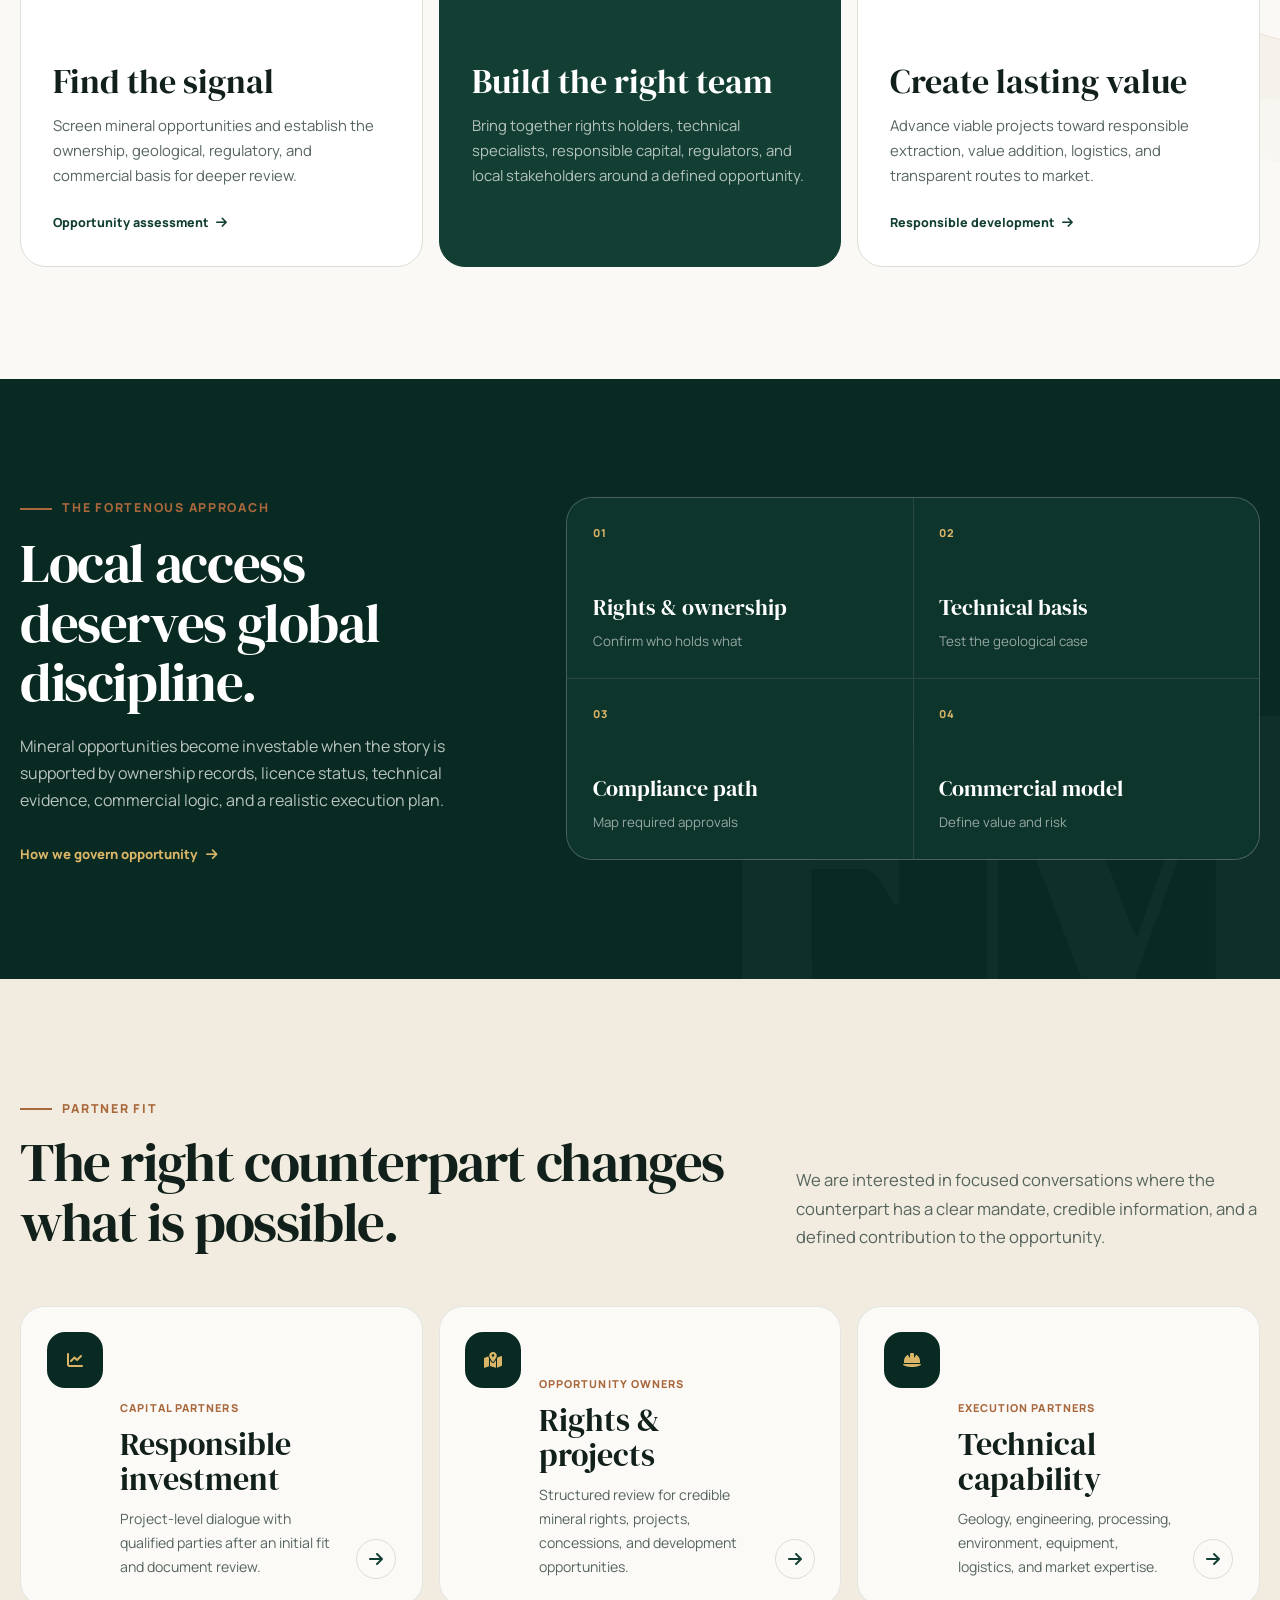
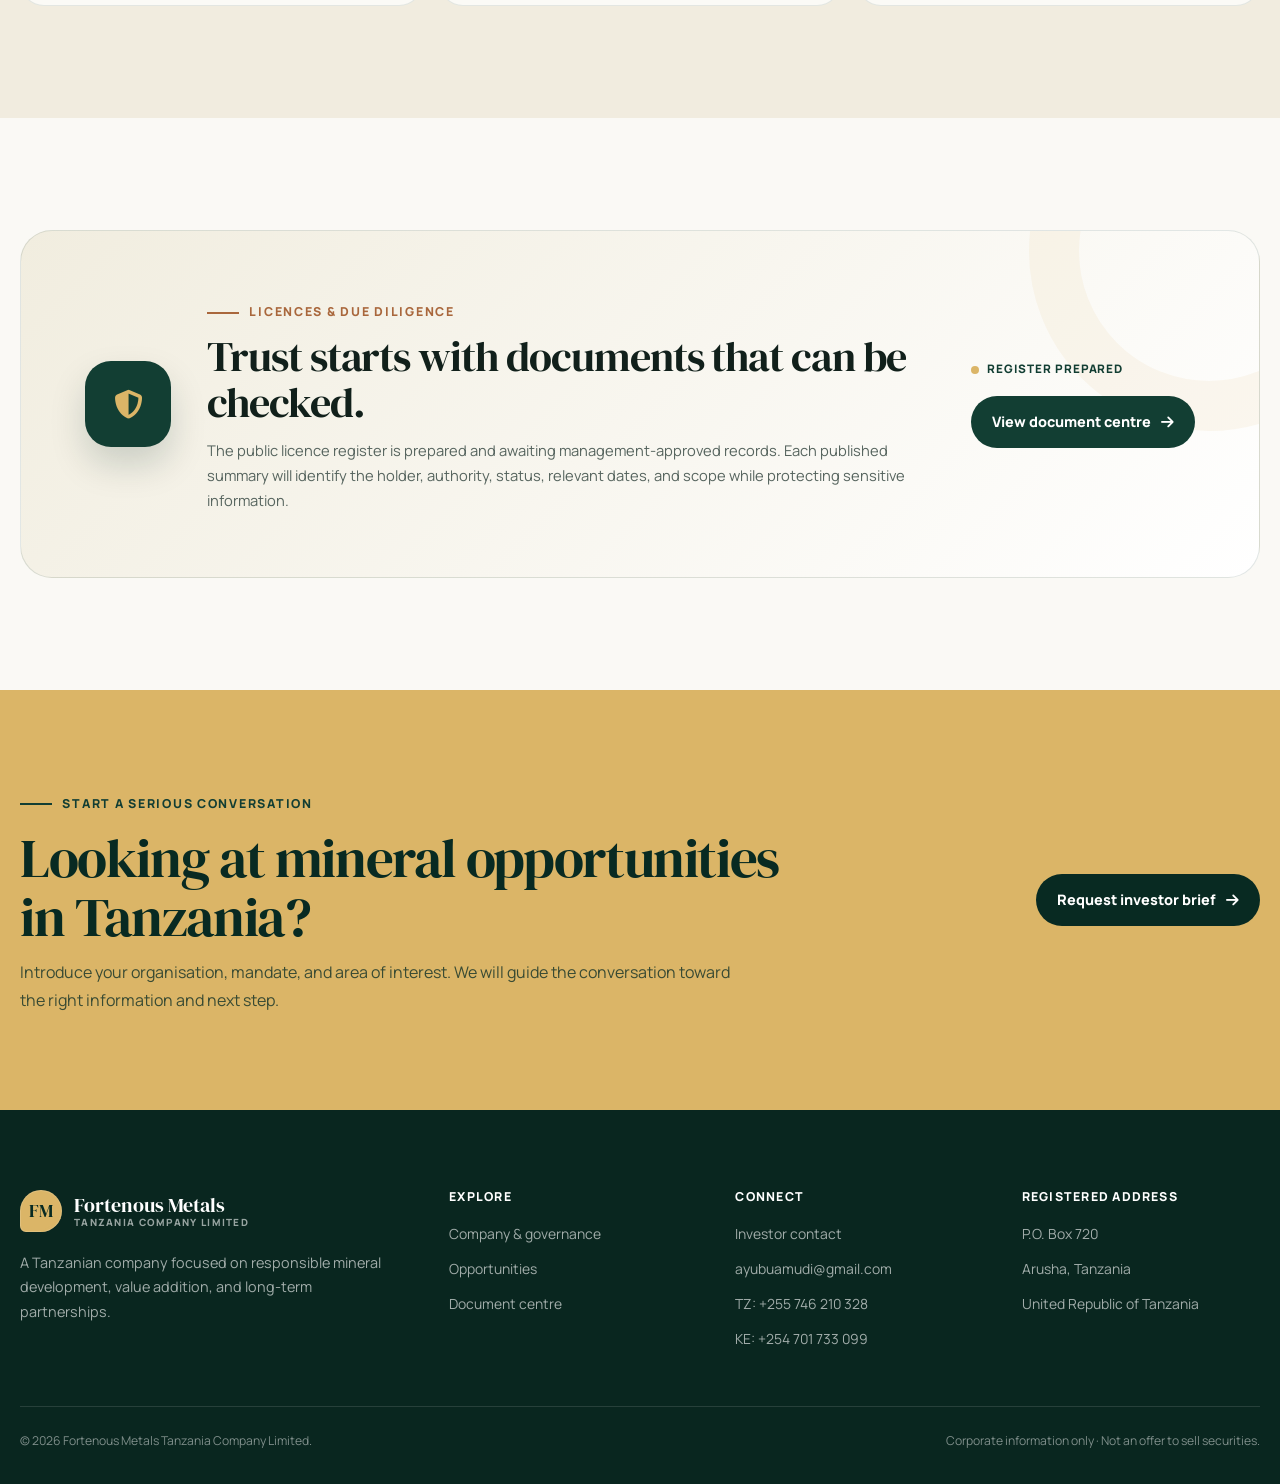
==== commit ac9e2837: "Add Kenyan contact number" ====
--- a/index.html
+++ b/index.html
@@ -98,7 +98,7 @@
   </main>
 
   <footer class="footer"><div class="container">
-    <div class="footer-grid"><div><a class="logo" href="index.html"><span class="logo-mark" aria-hidden="true">FM</span><span class="logo-copy"><strong>Fortenous Metals</strong><small>Tanzania Company Limited</small></span></a><p class="footer-about">A Tanzanian company focused on responsible mineral development, value addition, and long-term partnerships.</p></div><div><h4>Explore</h4><ul><li><a href="about.html">Company &amp; governance</a></li><li><a href="services.html">Opportunities</a></li><li><a href="licences.html">Document centre</a></li></ul></div><div><h4>Connect</h4><ul><li><a href="contact.html?subject=investor-brief">Investor contact</a></li><li><a href="mailto:ayubuamudi@gmail.com">ayubuamudi@gmail.com</a></li><li><a href="tel:+255746210328">+255&nbsp;746&nbsp;210&nbsp;328</a></li></ul></div><div><h4>Registered address</h4><ul><li>P.O. Box 720</li><li>Arusha, Tanzania</li><li>United Republic of Tanzania</li></ul></div></div>
+    <div class="footer-grid"><div><a class="logo" href="index.html"><span class="logo-mark" aria-hidden="true">FM</span><span class="logo-copy"><strong>Fortenous Metals</strong><small>Tanzania Company Limited</small></span></a><p class="footer-about">A Tanzanian company focused on responsible mineral development, value addition, and long-term partnerships.</p></div><div><h4>Explore</h4><ul><li><a href="about.html">Company &amp; governance</a></li><li><a href="services.html">Opportunities</a></li><li><a href="licences.html">Document centre</a></li></ul></div><div><h4>Connect</h4><ul><li><a href="contact.html?subject=investor-brief">Investor contact</a></li><li><a href="mailto:ayubuamudi@gmail.com">ayubuamudi@gmail.com</a></li><li><a href="tel:+255746210328">TZ: +255&nbsp;746&nbsp;210&nbsp;328</a></li><li><a href="tel:+254701733099">KE: +254&nbsp;701&nbsp;733&nbsp;099</a></li></ul></div><div><h4>Registered address</h4><ul><li>P.O. Box 720</li><li>Arusha, Tanzania</li><li>United Republic of Tanzania</li></ul></div></div>
     <div class="footer-bottom"><p>© <span data-year></span> Fortenous Metals Tanzania Company Limited.</p><p>Corporate information only · Not an offer to sell securities.</p></div>
   </div></footer>
   <script src="js/main.js"></script>
